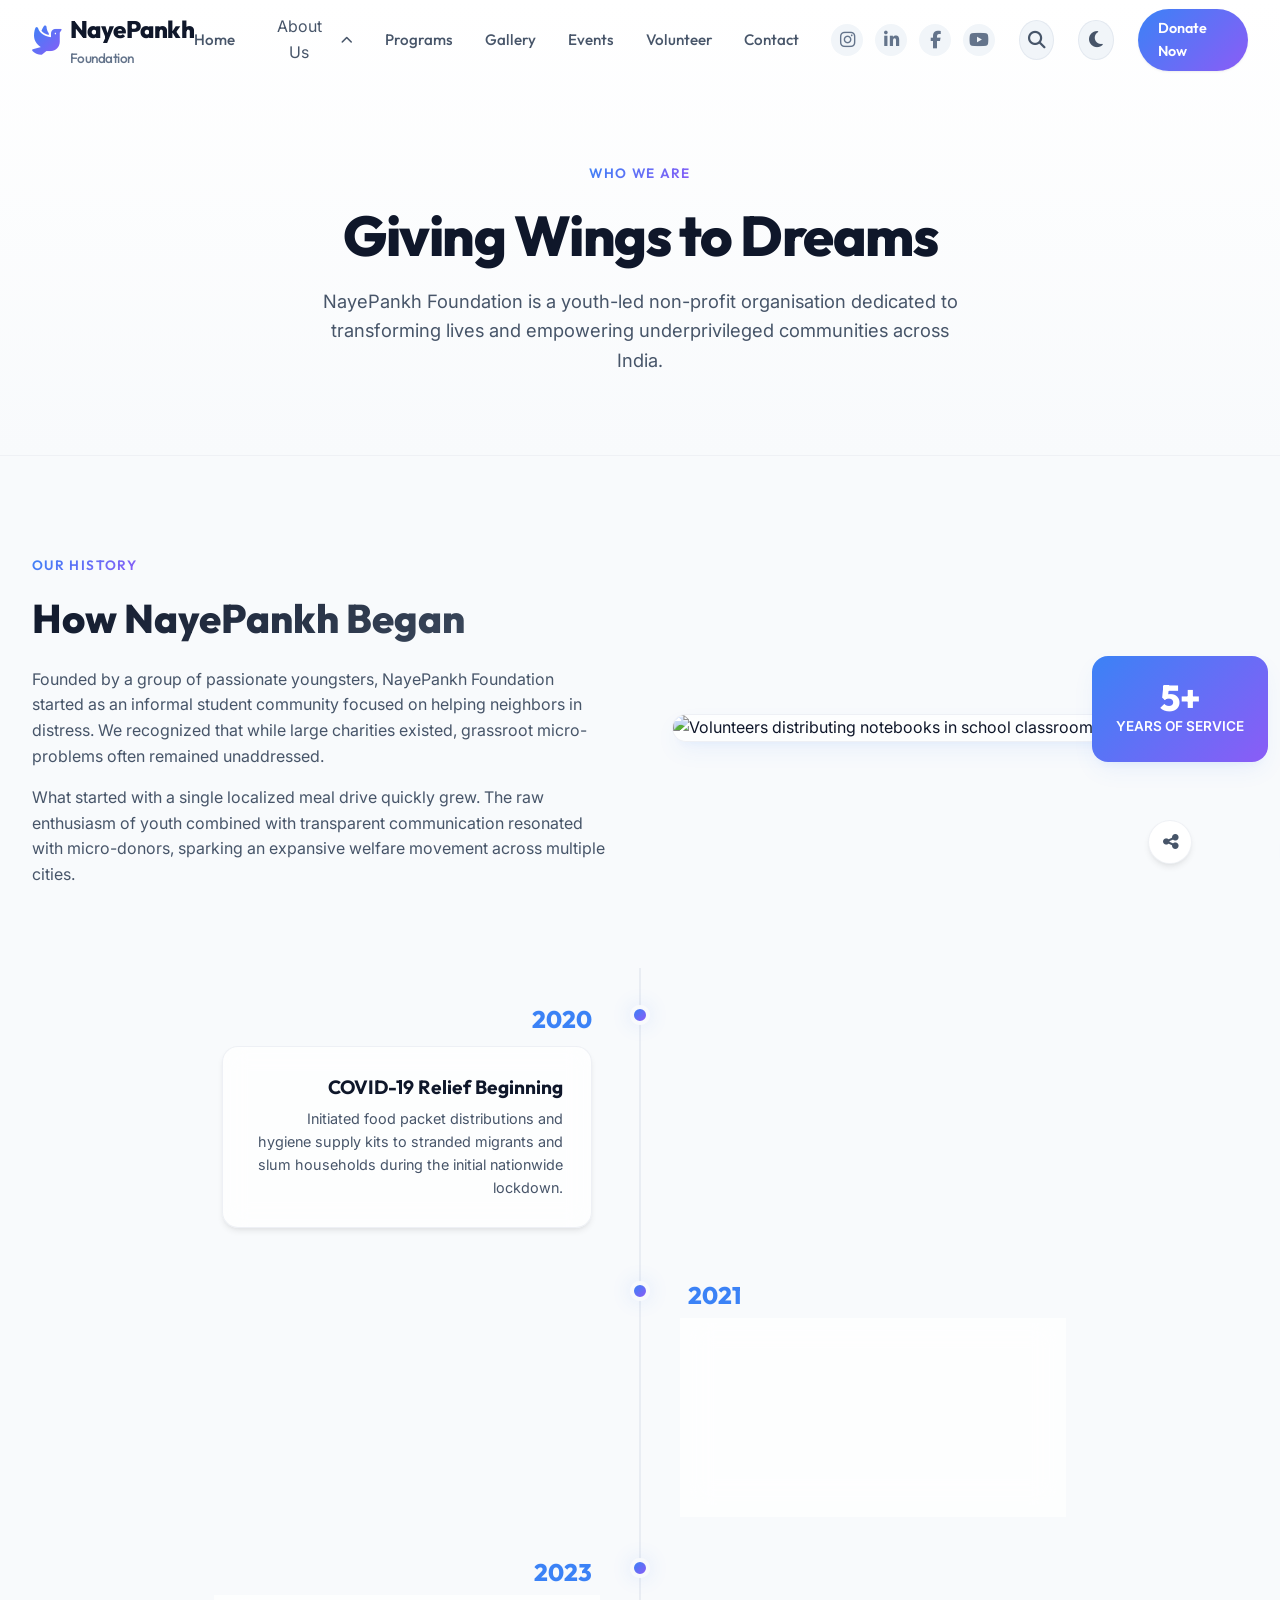
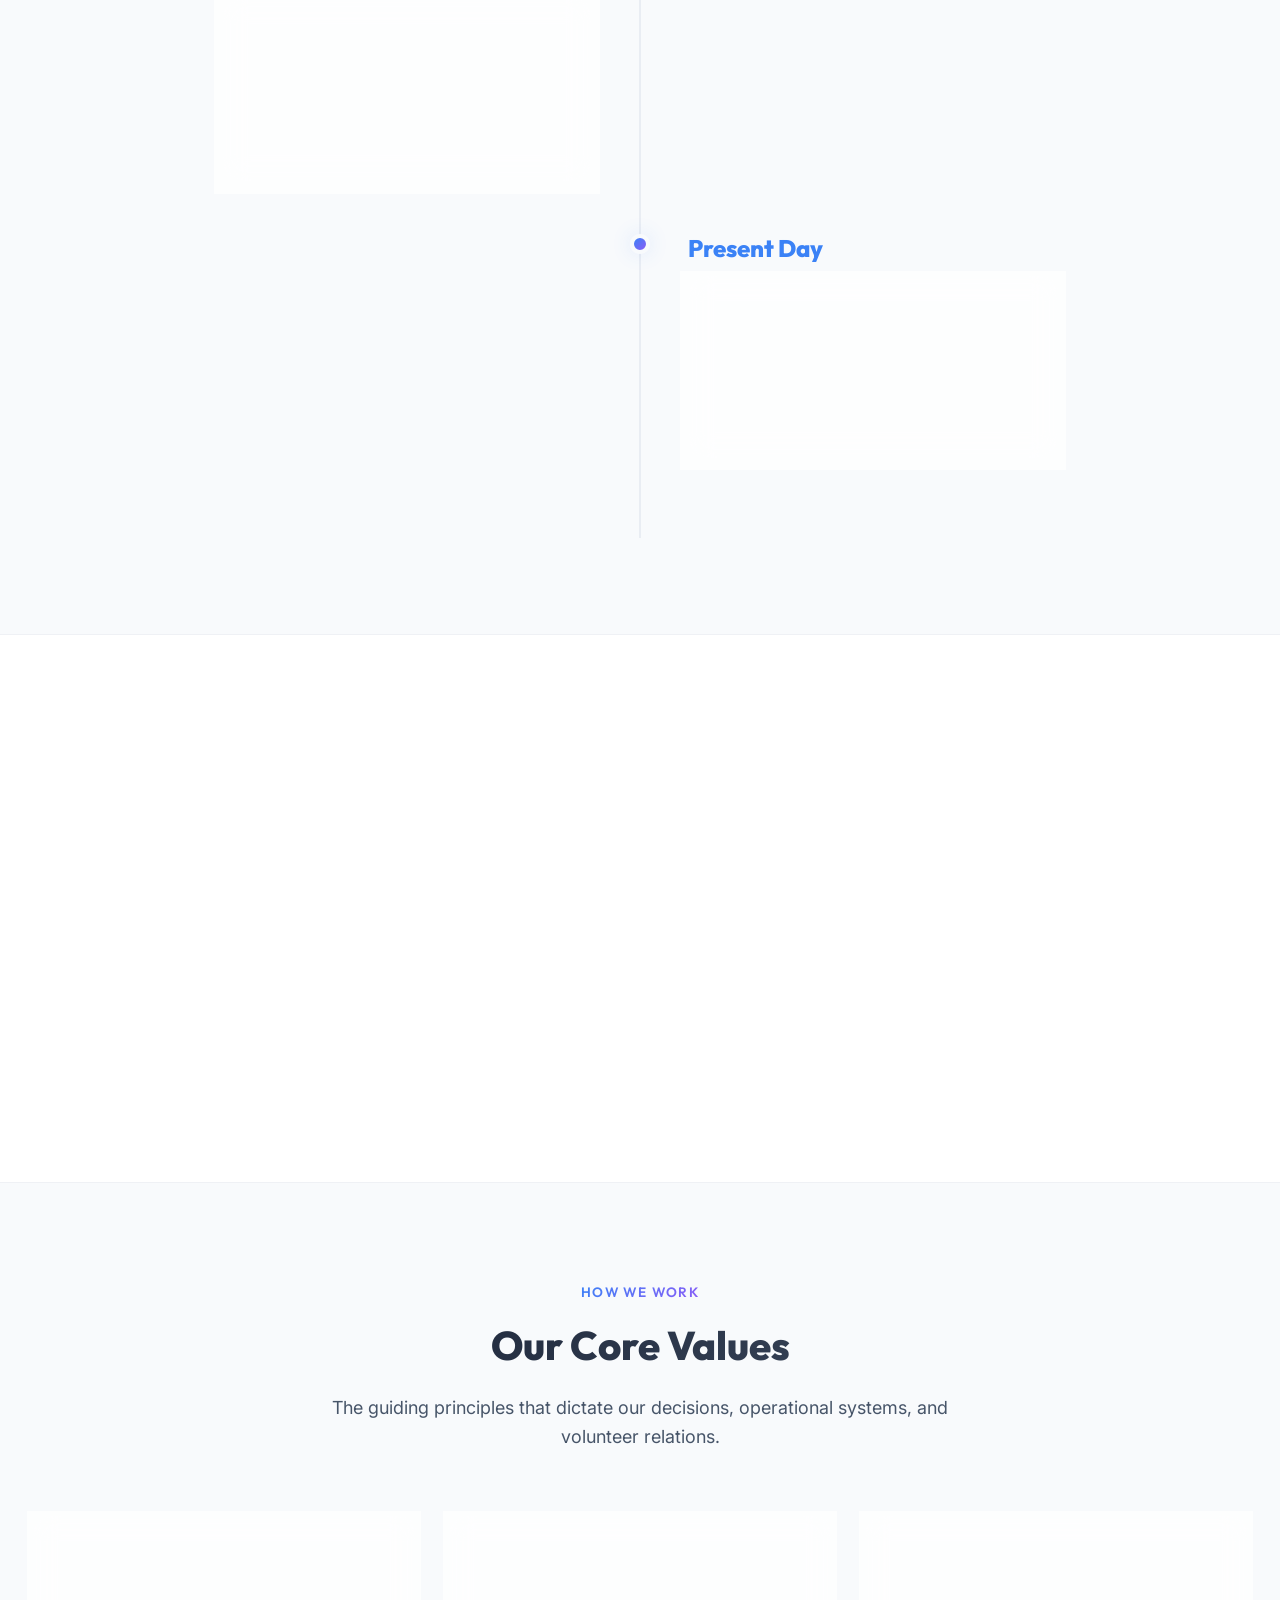
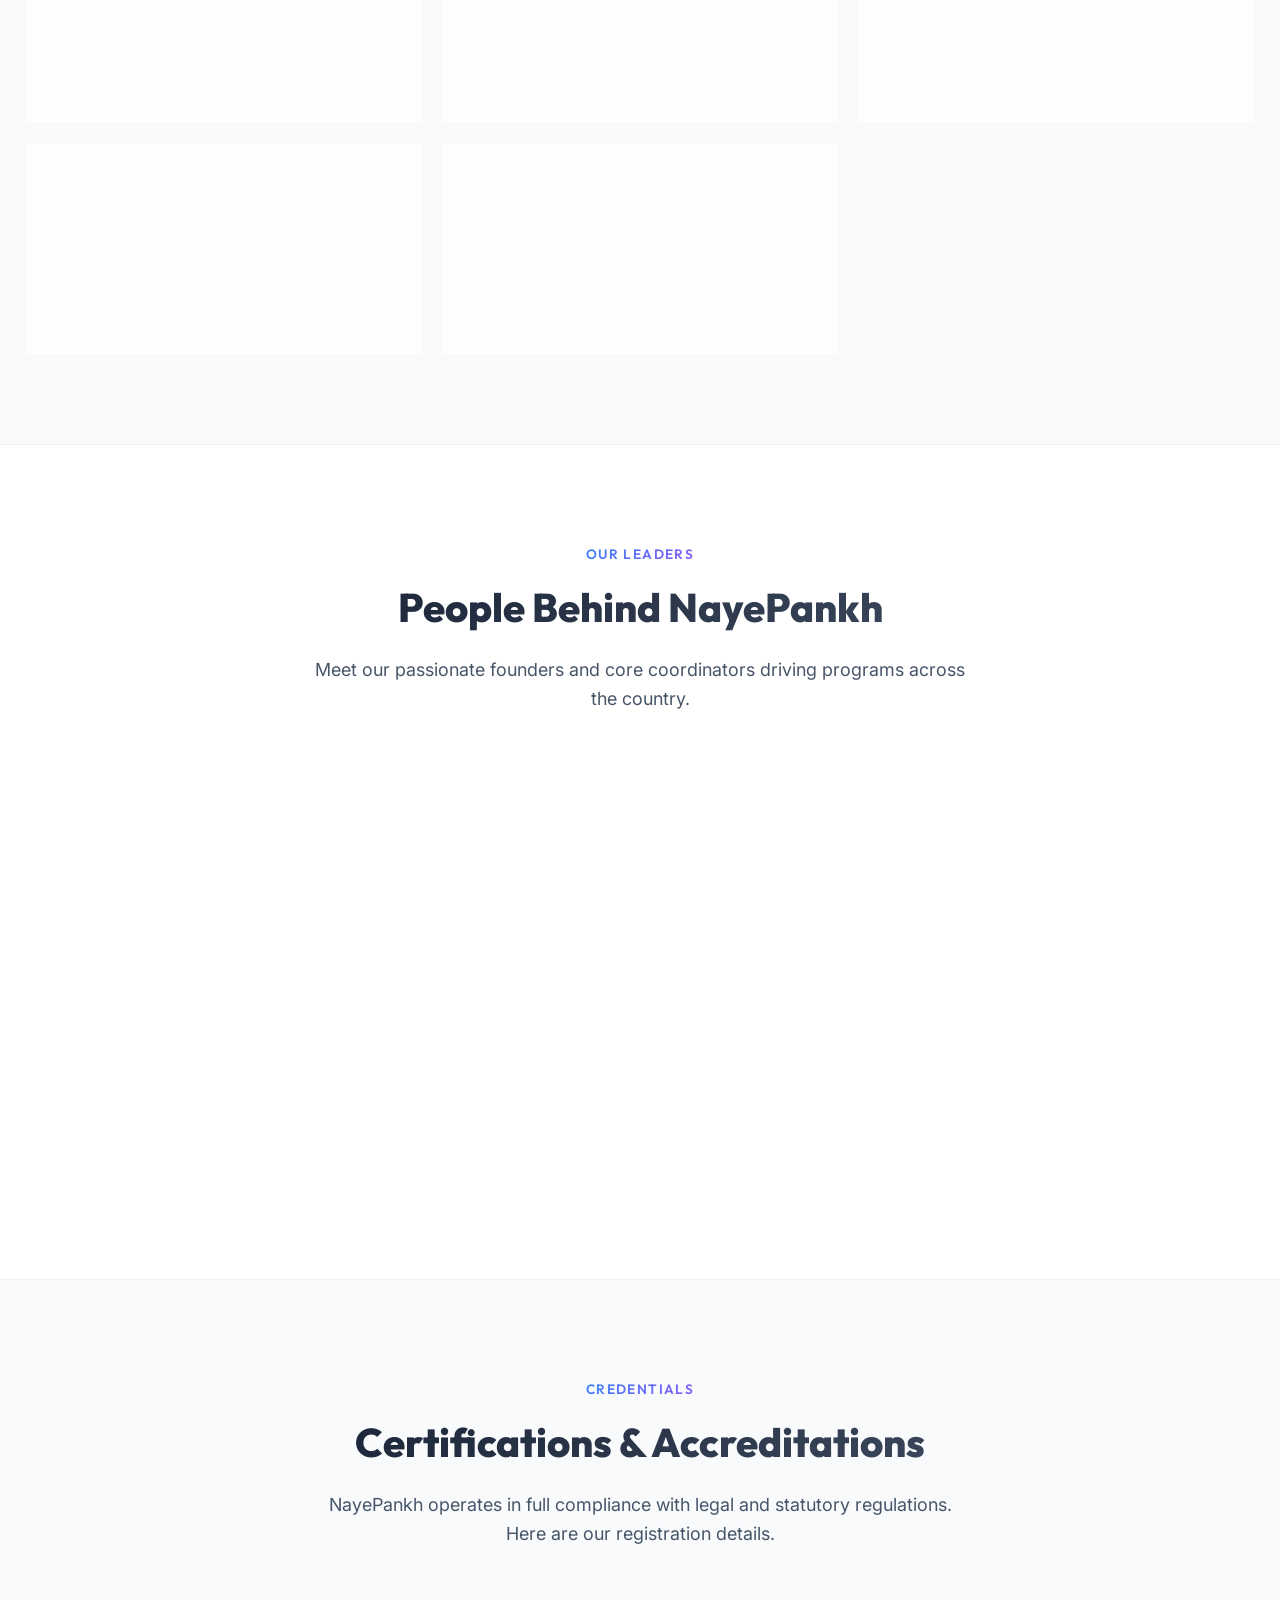
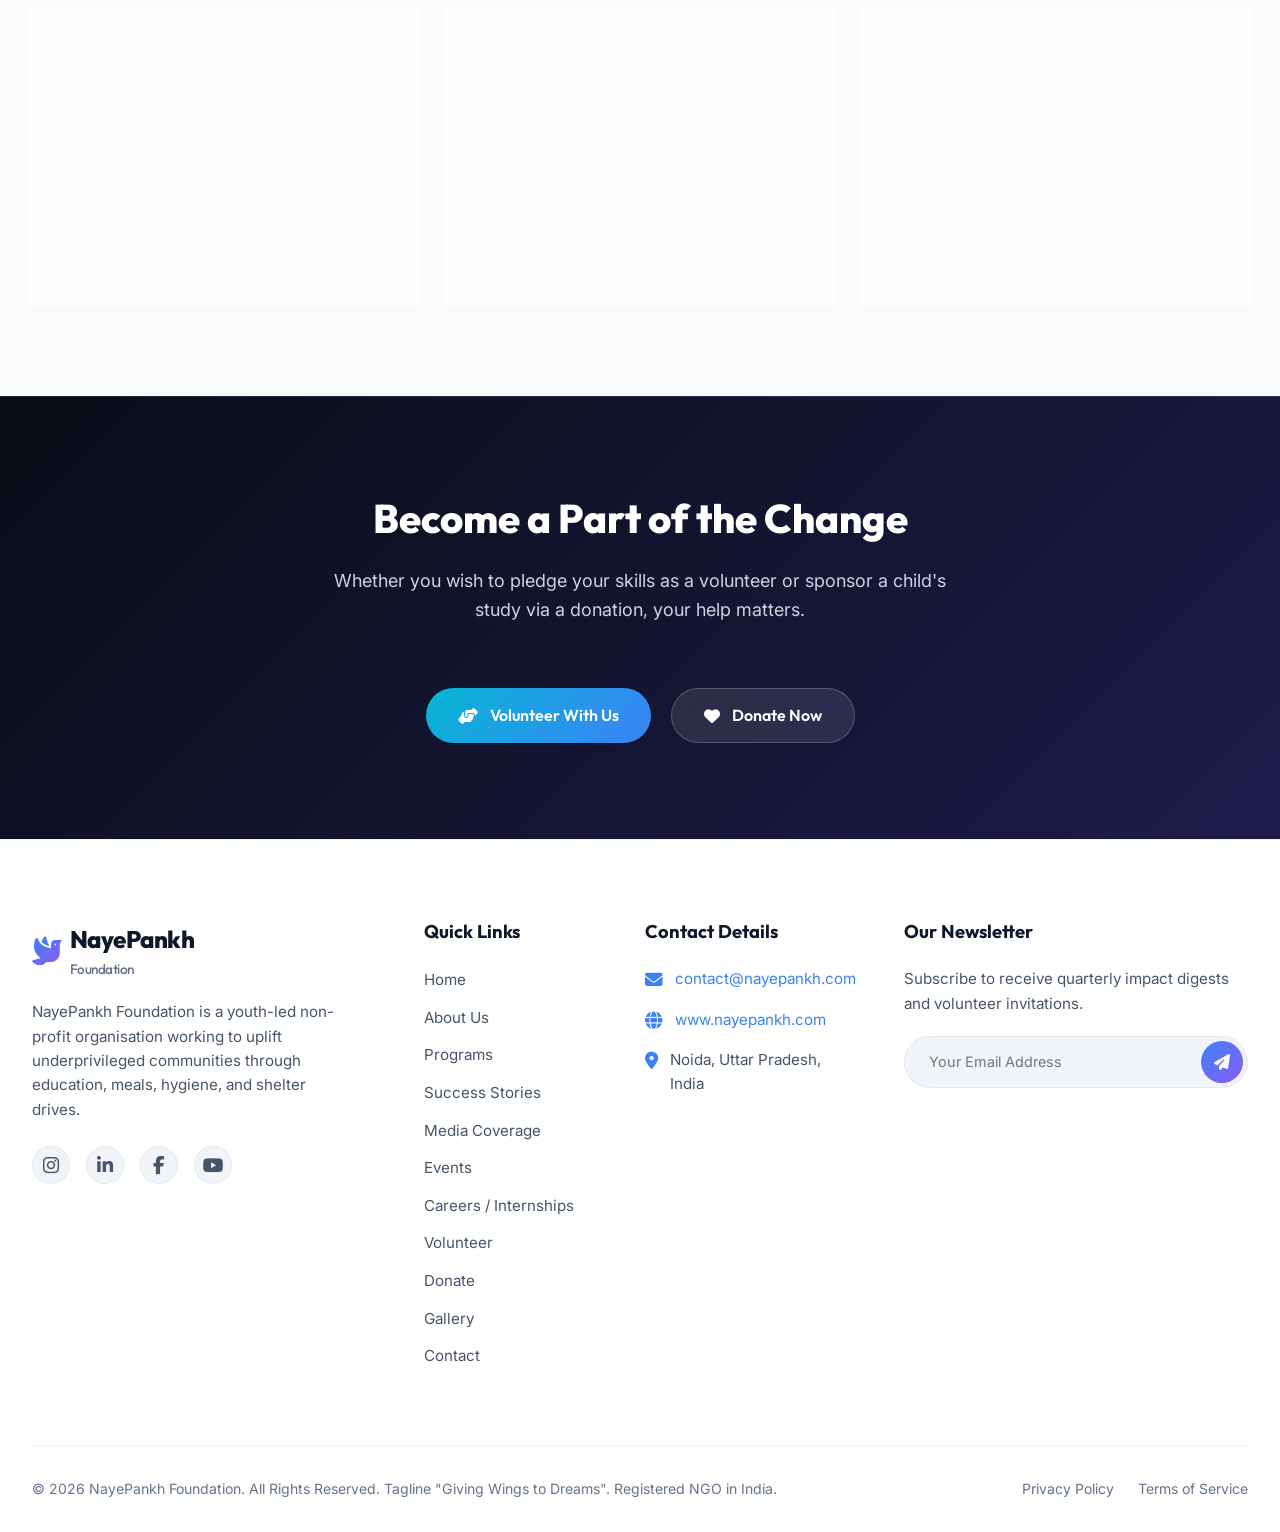
==== about.html @ 55ff9024 "feat: complete NayePankh Foundation website with responsive design and interactive features" ====
<!DOCTYPE html>
<html lang="en" data-theme="light">
<head>
    <meta charset="UTF-8">
    <meta name="viewport" content="width=device-width, initial-scale=1.0">
    <title>About Us | NayePankh Foundation - Giving Wings to Dreams</title>
    <meta name="description" content="Discover the story, mission, vision, and core values of NayePankh Foundation. Learn about our team and legal registrations that drive our community welfare programs.">
    
    <!-- Open Graph Tags (SEO) -->
    <meta property="og:title" content="About Us | NayePankh Foundation">
    <meta property="og:description" content="Learn about our youth-led movement working towards food security, kid education, and women empowerment.">
    <meta property="og:image" content="images/hero_illustration.png">
    <meta property="og:url" content="https://www.nayepankh.com/about.html">
    <meta property="og:type" content="website">

    <!-- CSS Stylesheets -->
    <link rel="stylesheet" href="css/style.css">
    <link rel="stylesheet" href="css/responsive.css">

    <!-- Font Awesome Icons (CDN) -->
    <link rel="stylesheet" href="https://cdnjs.cloudflare.com/ajax/libs/font-awesome/6.4.0/css/all.min.css">
    
    <!-- AOS Animation Library (CSS CDN) -->
    <link rel="stylesheet" href="https://cdnjs.cloudflare.com/ajax/libs/aos/2.3.4/aos.css">
</head>
<body>

    <!-- Scroll Progress Bar -->
    <div class="scroll-progress-bar"></div>

    <!-- Page Loader Screen -->
    <div id="preloader">
        <div class="loader-spinner"></div>
        <div class="loader-logo gradient-text">NayePankh</div>
    </div>

    <!-- Navigation Header -->
    <header class="header">
        <div class="container header-container">
            <a href="index.html" class="logo" id="header-logo" aria-label="NayePankh Foundation Home">
                <i class="fa-solid fa-dove"></i>
                <div>
                    <div>NayePankh</div>
                    <div class="logo-sub">Foundation</div>
                </div>
            </a>
            
            <nav class="nav-menu" id="navigation-menu" aria-label="Main navigation menu">
                <a href="index.html" class="nav-link" id="nav-home">Home</a>
                
                <div class="nav-item dropdown">
                    <button class="dropdown-toggle-btn active" aria-expanded="false" aria-controls="about-dropdown-menu" id="nav-about">
                        About Us <i class="fa-solid fa-chevron-down dropdown-arrow"></i>
                    </button>
                    <div class="dropdown-menu" id="about-dropdown-menu" aria-labelledby="nav-about">
                        <a href="about.html" class="dropdown-item active">Who We Are</a>
                        <a href="success-stories.html" class="dropdown-item">Success Stories</a>
                        <a href="media-coverage.html" class="dropdown-item">Media Coverage</a>
                        <a href="careers.html" class="dropdown-item">Careers / Internships</a>
                    </div>
                </div>

                <a href="programs.html" class="nav-link" id="nav-programs">Programs</a>
                <a href="gallery.html" class="nav-link" id="nav-gallery">Gallery</a>
                <a href="events.html" class="nav-link" id="nav-events">Events</a>
                <a href="volunteer.html" class="nav-link" id="nav-volunteer">Volunteer</a>
                <a href="contact.html" class="nav-link" id="nav-contact">Contact</a>
                
                <div class="nav-actions">
                    <div class="nav-socials">
                        <a href="https://www.instagram.com/nayepankhfoundation" target="_blank" rel="noopener noreferrer" aria-label="Instagram"><i class="fa-brands fa-instagram"></i></a>
                        <a href="https://www.linkedin.com/company/nayepankh" target="_blank" rel="noopener noreferrer" aria-label="LinkedIn"><i class="fa-brands fa-linkedin-in"></i></a>
                        <a href="https://facebook.com/nayepankhfoundation" target="_blank" rel="noopener noreferrer" aria-label="Facebook"><i class="fa-brands fa-facebook-f"></i></a>
                        <a href="https://youtube.com/@nayepankhfoundation" target="_blank" rel="noopener noreferrer" aria-label="YouTube"><i class="fa-brands fa-youtube"></i></a>
                    </div>
                    <button class="search-btn" aria-label="Search site"><i class="fa-solid fa-magnifying-glass"></i></button>
                    <button class="theme-toggle-btn" aria-label="Switch Theme"><i class="fa-solid fa-moon"></i><i class="fa-solid fa-sun"></i></button>
                    <a href="donate.html" class="btn btn-primary btn-sm ripple-btn">Donate Now</a>
                </div>
            </nav>

            <button class="hamburger-toggle" aria-controls="navigation-menu" aria-expanded="false" aria-label="Toggle mobile menu">
                <span></span>
                <span></span>
                <span></span>
            </button>
        </div>
    </header>

    <!-- Subpage Hero Section -->
    <section class="subpage-hero">
        <div class="blob-container">
            <div class="blob blob-1"></div>
        </div>
        <div class="container text-center" data-aos="fade-up">
            <span class="section-tag">Who We Are</span>
            <h1 class="subpage-hero-title">Giving Wings to Dreams</h1>
            <p class="subpage-hero-subtitle">NayePankh Foundation is a youth-led non-profit organisation dedicated to transforming lives and empowering underprivileged communities across India.</p>
        </div>
    </section>

    <!-- Organization Story & Timeline -->
    <section class="about-story-section section" id="story">
        <div class="container">
            <div class="story-grid">
                <div class="story-content-wrap" data-aos="fade-right">
                    <span class="section-tag">Our History</span>
                    <h2 class="section-title" style="text-align: left;">How NayePankh Began</h2>
                    <p>Founded by a group of passionate youngsters, NayePankh Foundation started as an informal student community focused on helping neighbors in distress. We recognized that while large charities existed, grassroot micro-problems often remained unaddressed.</p>
                    <p>What started with a single localized meal drive quickly grew. The raw enthusiasm of youth combined with transparent communication resonated with micro-donors, sparking an expansive welfare movement across multiple cities.</p>
                </div>
                
                <div class="story-image-wrap" data-aos="fade-left">
                    <img src="https://images.unsplash.com/photo-1529156069898-49953e39b3ac?auto=format&fit=crop&w=800&q=80" alt="Volunteers distributing notebooks in school classroom" class="glass-card">
                    <div class="story-image-badge">
                        <div class="badge-num">5+</div>
                        <div class="badge-text">Years of Service</div>
                    </div>
                </div>
            </div>

            <!-- Interactive Timeline -->
            <div class="timeline">
                
                <!-- Timeline Item 1 -->
                <div class="timeline-item" data-aos="fade-up">
                    <div class="timeline-dot"></div>
                    <div class="timeline-year">2020</div>
                    <div class="timeline-card glass-card">
                        <h3>COVID-19 Relief Beginning</h3>
                        <p>Initiated food packet distributions and hygiene supply kits to stranded migrants and slum households during the initial nationwide lockdown.</p>
                    </div>
                </div>
                
                <!-- Timeline Item 2 -->
                <div class="timeline-item" data-aos="fade-up">
                    <div class="timeline-dot"></div>
                    <div class="timeline-year">2021</div>
                    <div class="timeline-card glass-card">
                        <h3>Official Foundation Registration</h3>
                        <p>Registered legally as a non-profit organization under trust acts, laying structural roots and recruiting over 500 college student volunteers.</p>
                    </div>
                </div>
                
                <!-- Timeline Item 3 -->
                <div class="timeline-item" data-aos="fade-up">
                    <div class="timeline-dot"></div>
                    <div class="timeline-year">2023</div>
                    <div class="timeline-card glass-card">
                        <h3>Multi-City Community Expansion</h3>
                        <p>Launched structured sponsorship programs sponsoring education for underprivileged children and expanded relief works to 5+ major cities.</p>
                    </div>
                </div>
                
                <!-- Timeline Item 4 -->
                <div class="timeline-item" data-aos="fade-up">
                    <div class="timeline-dot"></div>
                    <div class="timeline-year">Present Day</div>
                    <div class="timeline-card glass-card">
                        <h3>200k+ Lives Touched</h3>
                        <p>Empowered by a network of 10,000+ volunteers, running regular kitchen drives, sanitary supply chains, and structured academic mentorship setups.</p>
                    </div>
                </div>
                
            </div>
        </div>
    </section>

    <!-- Mission & Vision Section -->
    <section class="section" style="background: var(--bg-secondary); border-top: 1px solid var(--card-border); border-bottom: 1px solid var(--card-border);">
        <div class="container">
            <div class="mission-vision-grid">
                <div class="mv-card glass-card" data-aos="fade-right">
                    <i class="fa-solid fa-bullseye mv-icon"></i>
                    <h3>Our Mission</h3>
                    <p>To identify underprivileged, vulnerable sections of society and empower them through sustainable education support, clean nutritional meals, basic healthcare awareness, and gender-inclusive programs, enabling them to lead independent and dignified lives.</p>
                </div>
                
                <div class="mv-card glass-card" data-aos="fade-left">
                    <i class="fa-solid fa-eye mv-icon"></i>
                    <h3>Our Vision</h3>
                    <p>To establish a society where every child gets quality schooling, no human sleeps hungry, women live with hygienic support and dignity, and the youth lead social reform programs to build self-reliant communities across the nation.</p>
                </div>
            </div>
        </div>
    </section>

    <!-- Core Values -->
    <section class="section" id="values">
        <div class="container">
            <div class="text-center">
                <span class="section-tag">How We Work</span>
                <h2 class="section-title">Our Core Values</h2>
                <p class="section-subtitle">The guiding principles that dictate our decisions, operational systems, and volunteer relations.</p>
            </div>
            
            <div class="why-grid">
                <div class="why-card glass-card hover-lift glow-border" data-aos="fade-up" data-aos-delay="0">
                    <i class="fa-solid fa-gavel why-icon"></i>
                    <div class="why-text">
                        <h3>Integrity</h3>
                        <p>Maintaining high moral standards in all programs, ensuring actions match promises made to beneficiaries and donors.</p>
                    </div>
                </div>
                <div class="why-card glass-card hover-lift glow-border" data-aos="fade-up" data-aos-delay="100">
                    <i class="fa-solid fa-hands-holding-child why-icon"></i>
                    <div class="why-text">
                        <h3>Compassion</h3>
                        <p>Upholding deep empathy and respect for the communities we serve, treating every individual with utmost kindness.</p>
                    </div>
                </div>
                <div class="why-card glass-card hover-lift glow-border" data-aos="fade-up" data-aos-delay="200">
                    <i class="fa-solid fa-chart-pie why-icon"></i>
                    <div class="why-text">
                        <h3>Transparency</h3>
                        <p>Pledging open ledger systems, visible utilization of funds, and structured periodic impact audits for high trust.</p>
                    </div>
                </div>
                <div class="why-card glass-card hover-lift glow-border" data-aos="fade-up" data-aos-delay="300">
                    <i class="fa-solid fa-users-line why-icon"></i>
                    <div class="why-text">
                        <h3>Empowerment</h3>
                        <p>Fostering self-reliance rather than perpetual dependence, helping children and women unlock their true capabilities.</p>
                    </div>
                </div>
                <div class="why-card glass-card hover-lift glow-border" data-aos="fade-up" data-aos-delay="400">
                    <i class="fa-solid fa-handshake-angle why-icon"></i>
                    <div class="why-text">
                        <h3>Service</h3>
                        <p>Selfless dedication to social reform, prioritizing community upliftment above individual gains and institutional profits.</p>
                    </div>
                </div>
            </div>
        </div>
    </section>

    <!-- Team Section -->
    <section class="section" id="team" style="background: var(--bg-secondary); border-top: 1px solid var(--card-border); border-bottom: 1px solid var(--card-border);">
        <div class="container">
            <div class="text-center">
                <span class="section-tag">Our Leaders</span>
                <h2 class="section-title">People Behind NayePankh</h2>
                <p class="section-subtitle">Meet our passionate founders and core coordinators driving programs across the country.</p>
            </div>
            
            <div class="team-grid">
                <!-- Team Member 1 -->
                <div class="team-card glass-card" data-aos="fade-up" data-aos-delay="0">
                    <div class="team-img-wrap">
                        <img src="https://images.unsplash.com/photo-1507003211169-0a1dd7228f2d?auto=format&fit=crop&w=400&q=80" alt="Prashant Shukla - Founder">
                        <div class="team-socials-overlay">
                            <a href="https://linkedin.com/company/nayepankh" target="_blank" rel="noopener noreferrer" aria-label="LinkedIn"><i class="fa-brands fa-linkedin-in"></i></a>
                            <a href="https://facebook.com/nayepankhfoundation" target="_blank" rel="noopener noreferrer" aria-label="Facebook"><i class="fa-brands fa-facebook-f"></i></a>
                            <a href="https://www.instagram.com/nayepankhfoundation" target="_blank" rel="noopener noreferrer" aria-label="Instagram"><i class="fa-brands fa-instagram"></i></a>
                        </div>
                    </div>
                    <div class="team-info">
                        <h3 class="team-name">Prashant Shukla</h3>
                        <p class="team-role">Founder & President</p>
                    </div>
                </div>
                
                <!-- Team Member 2 -->
                <div class="team-card glass-card" data-aos="fade-up" data-aos-delay="100">
                    <div class="team-img-wrap">
                        <img src="https://images.unsplash.com/photo-1573496359142-b8d87734a5a2?auto=format&fit=crop&w=400&q=80" alt="Anjali Mishra - Operations Head">
                        <div class="team-socials-overlay">
                            <a href="https://linkedin.com/company/nayepankh" target="_blank" rel="noopener noreferrer" aria-label="LinkedIn"><i class="fa-brands fa-linkedin-in"></i></a>
                            <a href="https://facebook.com/nayepankhfoundation" target="_blank" rel="noopener noreferrer" aria-label="Facebook"><i class="fa-brands fa-facebook-f"></i></a>
                            <a href="https://www.instagram.com/nayepankhfoundation" target="_blank" rel="noopener noreferrer" aria-label="Instagram"><i class="fa-brands fa-instagram"></i></a>
                        </div>
                    </div>
                    <div class="team-info">
                        <h3 class="team-name">Anjali Mishra</h3>
                        <p class="team-role">Head of Operations</p>
                    </div>
                </div>
                
                <!-- Team Member 3 -->
                <div class="team-card glass-card" data-aos="fade-up" data-aos-delay="200">
                    <div class="team-img-wrap">
                        <img src="https://images.unsplash.com/photo-1500648767791-00dcc994a43e?auto=format&fit=crop&w=400&q=80" alt="Yash Vardhan - Communications Coordinator">
                        <div class="team-socials-overlay">
                            <a href="https://linkedin.com/company/nayepankh" target="_blank" rel="noopener noreferrer" aria-label="LinkedIn"><i class="fa-brands fa-linkedin-in"></i></a>
                            <a href="https://facebook.com/nayepankhfoundation" target="_blank" rel="noopener noreferrer" aria-label="Facebook"><i class="fa-brands fa-facebook-f"></i></a>
                            <a href="https://www.instagram.com/nayepankhfoundation" target="_blank" rel="noopener noreferrer" aria-label="Instagram"><i class="fa-brands fa-instagram"></i></a>
                        </div>
                    </div>
                    <div class="team-info">
                        <h3 class="team-name">Yash Vardhan</h3>
                        <p class="team-role">Communications Coordinator</p>
                    </div>
                </div>
            </div>
        </div>
    </section>

    <!-- NGO Certifications and Registration -->
    <section class="section" id="certifications">
        <div class="container">
            <div class="text-center">
                <span class="section-tag">Credentials</span>
                <h2 class="section-title">Certifications & Accreditations</h2>
                <p class="section-subtitle">NayePankh operates in full compliance with legal and statutory regulations. Here are our registration details.</p>
            </div>
            
            <div class="certs-grid">
                <div class="cert-card glass-card" data-aos="zoom-in" data-aos-delay="0">
                    <i class="fa-solid fa-file-signature cert-icon"></i>
                    <h3>NGO Registration</h3>
                    <p>Registered under Section 60 of the Indian Trusts Act, 1882. Officially registered as a Public Charitable Trust driving social welfare.</p>
                </div>
                
                <div class="cert-card glass-card" data-aos="zoom-in" data-aos-delay="100">
                    <i class="fa-solid fa-percent cert-icon"></i>
                    <h3>80G Certification</h3>
                    <p>All donations made to NayePankh Foundation qualify for tax deductions under Section 80G of the Income Tax Act (Placeholder/Applicable).</p>
                </div>
                
                <div class="cert-card glass-card" data-aos="zoom-in" data-aos-delay="200">
                    <i class="fa-solid fa-passport cert-icon"></i>
                    <h3>12A Registration</h3>
                    <p>Approved under Section 12A of the Income Tax Act, granting public charitable status and tax-exemption privileges on spent funds.</p>
                </div>
            </div>
        </div>
    </section>

    <!-- CTA Banner -->
    <section class="cta-banner">
        <div class="blob-container">
            <div class="blob blob-1" style="opacity: 0.1;"></div>
            <div class="blob blob-2" style="opacity: 0.1;"></div>
        </div>
        <div class="container">
            <h2 class="section-title" data-aos="fade-up">Become a Part of the Change</h2>
            <p class="section-subtitle" data-aos="fade-up" data-aos-delay="100">Whether you wish to pledge your skills as a volunteer or sponsor a child's study via a donation, your help matters.</p>
            <div class="hero-btns" style="justify-content: center;" data-aos="fade-up" data-aos-delay="200">
                <a href="volunteer.html" class="btn btn-accent ripple-btn"><i class="fa-solid fa-handshake-angle"></i> Volunteer With Us</a>
                <a href="donate.html" class="btn btn-secondary ripple-btn"><i class="fa-solid fa-heart"></i> Donate Now</a>
            </div>
        </div>
    </section>

    <!-- Footer Section -->
    <footer class="footer">
        <div class="container">
            <div class="footer-grid">
                <div class="footer-brand">
                    <a href="index.html" class="logo" aria-label="NayePankh Foundation Home">
                        <i class="fa-solid fa-dove"></i>
                        <div>
                            <div>NayePankh</div>
                            <div class="logo-sub">Foundation</div>
                        </div>
                    </a>
                    <p>NayePankh Foundation is a youth-led non-profit organisation working to uplift underprivileged communities through education, meals, hygiene, and shelter drives.</p>
                    <div class="footer-socials">
                        <a href="https://www.instagram.com/nayepankhfoundation" target="_blank" rel="noopener noreferrer" aria-label="Instagram"><i class="fa-brands fa-instagram"></i></a>
                        <a href="https://www.linkedin.com/company/nayepankh" target="_blank" rel="noopener noreferrer" aria-label="LinkedIn"><i class="fa-brands fa-linkedin-in"></i></a>
                        <a href="https://facebook.com/nayepankhfoundation" target="_blank" rel="noopener noreferrer" aria-label="Facebook"><i class="fa-brands fa-facebook-f"></i></a>
                        <a href="https://youtube.com/@nayepankhfoundation" target="_blank" rel="noopener noreferrer" aria-label="YouTube"><i class="fa-brands fa-youtube"></i></a>
                    </div>
                </div>
                
                <div>
                    <h3 class="footer-heading">Quick Links</h3>
                    <ul class="footer-links">
                        <li><a href="index.html">Home</a></li>
                        <li><a href="about.html">About Us</a></li>
                        <li><a href="programs.html">Programs</a></li>
                        <li><a href="success-stories.html">Success Stories</a></li>
                        <li><a href="media-coverage.html">Media Coverage</a></li>
                        <li><a href="events.html">Events</a></li>
                        <li><a href="careers.html">Careers / Internships</a></li>
                        <li><a href="volunteer.html">Volunteer</a></li>
                        <li><a href="donate.html">Donate</a></li>
                        <li><a href="gallery.html">Gallery</a></li>
                        <li><a href="contact.html">Contact</a></li>
                    </ul>
                </div>
                
                <div>
                    <h3 class="footer-heading">Contact Details</h3>
                    <ul class="footer-contact-info">
                        <li>
                            <i class="fa-solid fa-envelope"></i>
                            <div>
                                <a href="mailto:contact@nayepankh.com">contact@nayepankh.com</a>
                            </div>
                        </li>
                        <li>
                            <i class="fa-solid fa-globe"></i>
                            <div>
                                <a href="https://www.nayepankh.com" target="_blank" rel="noopener noreferrer">www.nayepankh.com</a>
                            </div>
                        </li>
                        <li>
                            <i class="fa-solid fa-location-dot"></i>
                            <div>
                                Noida, Uttar Pradesh, India
                            </div>
                        </li>
                    </ul>
                </div>
                
                <div class="footer-newsletter">
                    <h3 class="footer-heading">Our Newsletter</h3>
                    <p>Subscribe to receive quarterly impact digests and volunteer invitations.</p>
                    <form class="newsletter-form" aria-label="Footer Newsletter Signup">
                        <input type="email" placeholder="Your Email Address" required aria-label="Email Address">
                        <button type="submit" aria-label="Submit newsletter"><i class="fa-solid fa-paper-plane"></i></button>
                    </form>
                </div>
            </div>
            
            <div class="footer-bottom">
                <p>&copy; 2026 NayePankh Foundation. All Rights Reserved. Tagline "Giving Wings to Dreams". Registered NGO in India.</p>
                <div class="footer-bottom-links">
                    <a href="#">Privacy Policy</a>
                    <a href="#">Terms of Service</a>
                </div>
            </div>
        </div>
    </footer>

    <!-- Back to Top Button -->
    <button id="back-to-top" aria-label="Back to Top"><i class="fa-solid fa-arrow-up"></i></button>

    <!-- Floating Quick CTAs -->
    <div class="floating-ctas-container">
        <a href="volunteer.html" class="floating-cta volunteer" aria-label="Become a Volunteer"><i class="fa-solid fa-handshake-angle"></i> Volunteer</a>
        <a href="donate.html" class="floating-cta donate" aria-label="Donate Now"><i class="fa-solid fa-heart"></i> Donate</a>
    </div>

    <!-- Floating Share Button & Widgets -->
    <button class="share-btn-main" aria-label="Share this website"><i class="fa-solid fa-share-nodes"></i></button>
    
    <div class="social-share-widget">
        <a href="#" class="share-btn facebook" data-platform="facebook" aria-label="Share on Facebook"><i class="fa-brands fa-facebook-f"></i></a>
        <a href="#" class="share-btn linkedin" data-platform="linkedin" aria-label="Share on LinkedIn"><i class="fa-brands fa-linkedin-in"></i></a>
        <a href="#" class="share-btn twitter" data-platform="twitter" aria-label="Share on Twitter"><i class="fa-brands fa-x-twitter"></i></a>
        <a href="#" class="share-btn whatsapp" data-platform="whatsapp" aria-label="Share on WhatsApp"><i class="fa-brands fa-whatsapp"></i></a>
        <a href="#" class="share-btn copy-link" data-platform="copy" aria-label="Copy page link"><i class="fa-solid fa-link"></i></a>
    </div>

    <div class="share-modal-overlay">
        <div class="share-modal glass-card">
            <span class="search-close" style="position: relative; float: right; top: -5px; right: -5px;">&times;</span>
            <h3>Share this website</h3>
            <div class="share-modal-options">
                <a href="#" class="share-btn facebook" data-platform="facebook" aria-label="Share on Facebook"><i class="fa-brands fa-facebook-f"></i></a>
                <a href="#" class="share-btn linkedin" data-platform="linkedin" aria-label="Share on LinkedIn"><i class="fa-brands fa-linkedin-in"></i></a>
                <a href="#" class="share-btn twitter" data-platform="twitter" aria-label="Share on Twitter"><i class="fa-brands fa-x-twitter"></i></a>
                <a href="#" class="share-btn whatsapp" data-platform="whatsapp" aria-label="Share on WhatsApp"><i class="fa-brands fa-whatsapp"></i></a>
                <a href="#" class="share-btn copy-link" data-platform="copy" aria-label="Copy page link"><i class="fa-solid fa-link"></i></a>
            </div>
        </div>
    </div>

    <!-- Search Overlay -->
    <div class="search-overlay">
        <div class="search-container">
            <span class="search-close" aria-label="Close search overlay">&times;</span>
            <div class="search-header">
                <h2>Search NayePankh website</h2>
                <p>Type keywords to find programs, volunteer opportunities, news, or careers.</p>
            </div>
            <div class="search-input-wrap">
                <i class="fa-solid fa-magnifying-glass"></i>
                <input type="text" class="search-input" placeholder="Start typing to search..." aria-label="Search input">
            </div>
            <div class="search-results"></div>
        </div>
    </div>

    <!-- JS Scripts (CDNs and Local) -->
    <script src="https://cdnjs.cloudflare.com/ajax/libs/AOS/2.3.4/aos.js"></script>
    <script src="js/main.js"></script>
    <script src="js/animations.js"></script>
</body>
</html>
---- css/style.css ----
/* ==========================================================================
   NayePankh Foundation - Design System & Global Styles
   ========================================================================== */

/* --- Import Modern Google Fonts --- */
@import url('https://fonts.googleapis.com/css2?family=Inter:wght@300;400;500;600;700&family=Outfit:wght@400;500;600;700;800&display=swap');

/* --- Root variables defining light and dark themes --- */
:root {
    /* Color Palette */
    --primary-color: #3b82f6; /* Royal Blue */
    --primary-gradient-start: #3b82f6;
    --primary-gradient-end: #8b5cf6; /* Vibrant Purple */
    --accent-color: #06b6d4; /* Cyan / Teal */
    --accent-gradient-start: #06b6d4;
    --accent-gradient-end: #3b82f6;
    
    /* Light Mode Specifics */
    --bg-primary: #f8fafc;
    --bg-secondary: #ffffff;
    --bg-tertiary: #f1f5f9;
    --text-primary: #0f172a;
    --text-secondary: #475569;
    --text-muted: #64748b;
    --card-bg: rgba(255, 255, 255, 0.75);
    --card-border: rgba(148, 163, 184, 0.15);
    --nav-bg: rgba(255, 255, 255, 0.8);
    --shadow-sm: 0 1px 3px rgba(0,0,0,0.05), 0 1px 2px rgba(0,0,0,0.03);
    --shadow-md: 0 4px 6px -1px rgba(0, 0, 0, 0.08), 0 2px 4px -1px rgba(0, 0, 0, 0.04);
    --shadow-lg: 0 10px 25px -5px rgba(59, 130, 246, 0.1), 0 8px 10px -6px rgba(59, 130, 246, 0.05);
    --shadow-glow: 0 0 20px rgba(59, 130, 246, 0.15);
    
    /* Layout & Utilities */
    --font-heading: 'Outfit', sans-serif;
    --font-body: 'Inter', sans-serif;
    --border-radius-sm: 8px;
    --border-radius-md: 16px;
    --border-radius-lg: 24px;
    --border-radius-full: 9999px;
    --transition-fast: 0.2s ease;
    --transition-normal: 0.3s ease;
    --transition-slow: 0.5s ease;
    --container-max-width: 1280px;
    --scroll-progress: 0%;
}

/* --- Dark Mode Variables overrides --- */
[data-theme="dark"] {
    --bg-primary: #090d16;
    --bg-secondary: #0f172a;
    --bg-tertiary: #1e293b;
    --text-primary: #f8fafc;
    --text-secondary: #cbd5e1;
    --text-muted: #94a3b8;
    --card-bg: rgba(15, 23, 42, 0.65);
    --card-border: rgba(255, 255, 255, 0.08);
    --nav-bg: rgba(9, 13, 22, 0.8);
    --shadow-sm: 0 1px 3px rgba(0,0,0,0.2);
    --shadow-md: 0 4px 6px -1px rgba(0, 0, 0, 0.3);
    --shadow-lg: 0 10px 25px -5px rgba(0, 0, 0, 0.5), 0 8px 10px -6px rgba(0, 0, 0, 0.3);
    --shadow-glow: 0 0 25px rgba(139, 92, 246, 0.25);
}

/* ==========================================================================
   1. Reset & Base Configurations
   ========================================================================== */
*, *::before, *::after {
    box-sizing: border-box;
    margin: 0;
    padding: 0;
}

html {
    scroll-behavior: smooth;
    font-size: 16px;
    -webkit-tap-highlight-color: transparent;
}

body {
    font-family: var(--font-body);
    font-size: 1rem;
    line-height: 1.6;
    background-color: var(--bg-primary);
    color: var(--text-primary);
    transition: background-color var(--transition-normal), color var(--transition-normal);
    overflow-x: hidden;
}

h1, h2, h3, h4, h5, h6 {
    font-family: var(--font-heading);
    color: var(--text-primary);
    font-weight: 700;
    line-height: 1.25;
}

p {
    color: var(--text-secondary);
    margin-bottom: 1rem;
}

a {
    color: var(--primary-color);
    text-decoration: none;
    transition: color var(--transition-fast);
}

ul {
    list-style: none;
}

img {
    max-width: 100%;
    height: auto;
    display: block;
}

button, input, textarea, select {
    font-family: inherit;
    font-size: inherit;
    color: inherit;
    outline: none;
    border: none;
}

button {
    cursor: pointer;
    background: none;
}

/* ==========================================================================
   2. Utility Classes
   ========================================================================== */
.container {
    width: 100%;
    max-width: var(--container-max-width);
    margin: 0 auto;
    padding: 0 2rem;
}

.section {
    padding: 6rem 0;
    position: relative;
}

.text-center { text-align: center; }
.flex { display: flex; }
.grid { display: grid; }

.section-tag {
    display: inline-block;
    font-family: var(--font-heading);
    font-size: 0.85rem;
    font-weight: 600;
    letter-spacing: 0.1em;
    text-transform: uppercase;
    background: linear-gradient(135deg, var(--primary-gradient-start), var(--primary-gradient-end));
    -webkit-background-clip: text;
    -webkit-text-fill-color: transparent;
    margin-bottom: 1rem;
}

.section-title {
    font-size: 2.5rem;
    font-weight: 800;
    margin-bottom: 1.5rem;
    background: linear-gradient(135deg, var(--text-primary), var(--text-secondary));
    -webkit-background-clip: text;
    -webkit-text-fill-color: transparent;
}

.section-subtitle {
    font-size: 1.125rem;
    color: var(--text-secondary);
    max-width: 650px;
    margin: 0 auto 4rem auto;
}

/* Gradient text */
.gradient-text {
    background: linear-gradient(135deg, var(--primary-gradient-start), var(--primary-gradient-end));
    -webkit-background-clip: text;
    -webkit-text-fill-color: transparent;
}

.accent-gradient-text {
    background: linear-gradient(135deg, var(--accent-gradient-start), var(--accent-gradient-end));
    -webkit-background-clip: text;
    -webkit-text-fill-color: transparent;
}

/* Glassmorphism base style */
.glass-card {
    background: var(--card-bg);
    backdrop-filter: blur(12px);
    -webkit-backdrop-filter: blur(12px);
    border: 1px solid var(--card-border);
    border-radius: var(--border-radius-md);
    box-shadow: var(--shadow-sm);
    transition: transform var(--transition-normal), box-shadow var(--transition-normal), border-color var(--transition-normal);
}

.glass-card:hover {
    box-shadow: var(--shadow-lg), var(--shadow-glow);
    border-color: rgba(139, 92, 246, 0.25);
}

/* Hover Lift Effect */
.hover-lift {
    transition: transform var(--transition-normal), box-shadow var(--transition-normal);
}
.hover-lift:hover {
    transform: translateY(-8px);
}

/* Glow Border Effect */
.glow-border {
    position: relative;
    overflow: hidden;
}
.glow-border::before {
    content: '';
    position: absolute;
    top: 0; left: -100%;
    width: 50%; height: 100%;
    background: linear-gradient(to right, transparent, rgba(255,255,255,0.15), transparent);
    transform: skewX(-25deg);
    transition: 0.75s;
}
.glow-border:hover::before {
    left: 150%;
}

/* Ripple Button effect base */
.ripple-btn {
    position: relative;
    overflow: hidden;
}

/* Custom Page Scroll Progress Bar */
.scroll-progress-bar {
    position: fixed;
    top: 0;
    left: 0;
    height: 4px;
    width: var(--scroll-progress);
    background: linear-gradient(to right, var(--primary-gradient-start), var(--accent-gradient-start), var(--primary-gradient-end));
    z-index: 1002;
    transition: width 0.05s linear;
}

/* Page Preloader */
#preloader {
    position: fixed;
    top: 0; left: 0;
    width: 100%; height: 100%;
    background: var(--bg-primary);
    z-index: 9999;
    display: flex;
    flex-direction: column;
    justify-content: center;
    align-items: center;
    transition: opacity var(--transition-slow) ease, visibility var(--transition-slow) ease;
}

.loader-spinner {
    width: 60px;
    height: 60px;
    border: 4px solid var(--card-border);
    border-top: 4px solid var(--primary-gradient-end);
    border-radius: var(--border-radius-full);
    animation: spin 1s linear infinite;
    margin-bottom: 1.5rem;
}

.loader-logo {
    font-family: var(--font-heading);
    font-size: 1.75rem;
    font-weight: 800;
    letter-spacing: -0.5px;
    animation: pulse 1.5s ease-in-out infinite;
}

@keyframes spin {
    0% { transform: rotate(0deg); }
    100% { transform: rotate(360deg); }
}

@keyframes pulse {
    0%, 100% { opacity: 0.6; transform: scale(0.98); }
    50% { opacity: 1; transform: scale(1.02); }
}

/* ==========================================================================
   3. Floating Background Shapes & Blobs
   ========================================================================== */
.blob-container {
    position: absolute;
    top: 0; left: 0;
    width: 100%; height: 100%;
    overflow: hidden;
    z-index: -1;
    pointer-events: none;
}

.blob {
    position: absolute;
    background: linear-gradient(135deg, rgba(59, 130, 246, 0.15), rgba(139, 92, 246, 0.15));
    border-radius: 50%;
    filter: blur(80px);
    animation: floatBlob 20s infinite alternate ease-in-out;
}

.blob-1 {
    width: 400px; height: 400px;
    top: -100px; right: -50px;
}

.blob-2 {
    width: 500px; height: 500px;
    bottom: -150px; left: -100px;
    animation-delay: -5s;
    animation-duration: 25s;
}

.blob-3 {
    width: 300px; height: 300px;
    top: 45%; left: 50%;
    transform: translate(-50%, -50%);
    animation-delay: -10s;
    animation-duration: 18s;
}

@keyframes floatBlob {
    0% { transform: translate(0, 0) scale(1); }
    50% { transform: translate(50px, -30px) scale(1.1); }
    100% { transform: translate(-30px, 40px) scale(0.95); }
}

/* ==========================================================================
   4. Buttons
   ========================================================================== */
.btn {
    display: inline-flex;
    align-items: center;
    justify-content: center;
    gap: 0.75rem;
    font-family: var(--font-heading);
    font-weight: 600;
    padding: 0.85rem 2rem;
    border-radius: var(--border-radius-full);
    transition: transform var(--transition-fast), box-shadow var(--transition-fast), background-color var(--transition-fast), filter var(--transition-fast);
    box-shadow: var(--shadow-sm);
}

.btn:active {
    transform: scale(0.97);
}

.btn-primary {
    background: linear-gradient(135deg, var(--primary-gradient-start), var(--primary-gradient-end));
    color: #ffffff;
}
.btn-primary:hover {
    box-shadow: 0 8px 20px rgba(139, 92, 246, 0.3);
    filter: brightness(1.08);
}

.btn-secondary {
    background: var(--bg-secondary);
    color: var(--text-primary);
    border: 1px solid var(--card-border);
}
.btn-secondary:hover {
    background: var(--bg-tertiary);
    box-shadow: var(--shadow-md);
}

.btn-outline {
    background: transparent;
    color: var(--text-primary);
    border: 2px solid var(--primary-gradient-start);
}
.btn-outline:hover {
    background: linear-gradient(135deg, var(--primary-gradient-start), var(--primary-gradient-end));
    color: #ffffff;
    border-color: transparent;
    box-shadow: 0 8px 20px rgba(59, 130, 246, 0.2);
}

.btn-accent {
    background: linear-gradient(135deg, var(--accent-gradient-start), var(--accent-gradient-end));
    color: #ffffff;
}
.btn-accent:hover {
    box-shadow: 0 8px 20px rgba(6, 182, 212, 0.3);
    filter: brightness(1.08);
}

.btn-sm {
    padding: 0.5rem 1.25rem;
    font-size: 0.9rem;
}

/* ==========================================================================
   5. Header & Navigation
   ========================================================================== */
.header {
    position: fixed;
    top: 0; left: 0;
    width: 100%;
    z-index: 1000;
    background: transparent;
    border-bottom: 1px solid transparent;
    transition: background-color var(--transition-normal), border var(--transition-normal), backdrop-filter var(--transition-normal);
}

.header.sticky {
    background: var(--nav-bg);
    backdrop-filter: blur(12px);
    -webkit-backdrop-filter: blur(12px);
    border-bottom: 1px solid var(--card-border);
    box-shadow: var(--shadow-sm);
}

.header-container {
    display: flex;
    justify-content: space-between;
    align-items: center;
    height: 80px;
    transition: height var(--transition-normal);
}

.header.sticky .header-container {
    height: 70px;
}

/* Logo */
.logo {
    display: flex;
    align-items: center;
    gap: 0.5rem;
    font-family: var(--font-heading);
    font-size: 1.5rem;
    font-weight: 800;
    color: var(--text-primary);
    letter-spacing: -0.5px;
}

.logo i {
    background: linear-gradient(135deg, var(--primary-gradient-start), var(--primary-gradient-end));
    -webkit-background-clip: text;
    -webkit-text-fill-color: transparent;
    font-size: 1.85rem;
}

.logo-sub {
    font-size: 0.85rem;
    font-weight: 500;
    color: var(--text-muted);
}

/* Desktop Nav Menu */
.nav-menu {
    display: flex;
    align-items: center;
    gap: 2rem;
}

.nav-link {
    font-family: var(--font-heading);
    font-weight: 500;
    font-size: 0.95rem;
    color: var(--text-secondary);
    position: relative;
    padding: 0.5rem 0;
}

.nav-link::after {
    content: '';
    position: absolute;
    bottom: 0; left: 0;
    width: 0; height: 2px;
    background: linear-gradient(to right, var(--primary-gradient-start), var(--primary-gradient-end));
    transition: width var(--transition-normal);
}

.nav-link:hover, .nav-link.active {
    color: var(--text-primary);
}

.nav-link.active::after, .nav-link:hover::after {
    width: 100%;
}

/* Action Controls (Theme Toggle & Social Links & Donate Button) */
.nav-actions {
    display: flex;
    align-items: center;
    gap: 1.5rem;
} 

/* Navigation Dropdown Styles */
.nav-item.dropdown {
    position: relative;
}
.dropdown-toggle-btn {
    background: none;
    border: none;
    font: inherit;
    color: var(--text-secondary);
    cursor: pointer;
    display: flex;
    align-items: center;
    gap: 0.25rem;
}
.dropdown-toggle-btn .dropdown-arrow {
    transition: transform var(--transition-normal);
}
.dropdown-toggle-btn.active .dropdown-arrow {
    transform: rotate(180deg);
}
.dropdown-menu {
    display: none;
    position: absolute;
    top: 100%;
    left: 0;
    min-width: 180px;
    background: var(--bg-secondary);
    border: 1px solid var(--card-border);
    border-radius: var(--border-radius-sm);
    box-shadow: var(--shadow-md);
    padding: 0.5rem 0;
    z-index: 1000;
}
.dropdown-menu.active {
    display: block;
}
.dropdown-item {
    padding: 0.5rem 1rem;
    color: var(--text-secondary);
    font-size: 0.9rem;
    display: block;
    transition: background var(--transition-fast), color var(--transition-fast);
}
.dropdown-item:hover {
    background: var(--bg-tertiary);
    color: var(--text-primary);
}

/* Social Icon Box */
.nav-socials {
    display: flex;
    align-items: center;
    gap: 0.75rem;
}

.nav-socials a {
    color: var(--text-muted);
    font-size: 1.1rem;
    display: flex;
    justify-content: center;
    align-items: center;
    width: 32px;
    height: 32px;
    border-radius: 50%;
    background: var(--bg-tertiary);
    transition: background var(--transition-fast), color var(--transition-fast), transform var(--transition-fast);
}

.nav-socials a:hover {
    background: linear-gradient(135deg, var(--primary-gradient-start), var(--primary-gradient-end));
    color: #ffffff;
    transform: translateY(-3px);
}

/* Theme Toggle Button styling */
.theme-toggle-btn {
    width: 40px;
    height: 40px;
    border-radius: 50%;
    background: var(--bg-tertiary);
    display: flex;
    justify-content: center;
    align-items: center;
    color: var(--text-secondary);
    font-size: 1.15rem;
    border: 1px solid var(--card-border);
    transition: background var(--transition-fast), color var(--transition-fast), transform var(--transition-fast);
}

.theme-toggle-btn:hover {
    transform: rotate(15deg) scale(1.05);
    background: var(--card-border);
    color: var(--text-primary);
}

.theme-toggle-btn .fa-sun {
    display: none;
}

[data-theme="dark"] .theme-toggle-btn .fa-moon {
    display: none;
}

[data-theme="dark"] .theme-toggle-btn .fa-sun {
    display: block;
    color: #fbbf24;
}

/* Hamburger toggle for mobile */
.hamburger-toggle {
    display: none;
    flex-direction: column;
    justify-content: space-between;
    width: 26px;
    height: 18px;
    background: transparent;
    cursor: pointer;
    z-index: 1001;
}

.hamburger-toggle span {
    width: 100%;
    height: 2px;
    background: var(--text-primary);
    border-radius: 4px;
    transition: transform 0.3s ease, opacity 0.3s ease;
}

/* Hamburger Active / Menu open states */
.hamburger-toggle.active span:nth-child(1) {
    transform: translateY(8px) rotate(45deg);
}

.hamburger-toggle.active span:nth-child(2) {
    opacity: 0;
}

.hamburger-toggle.active span:nth-child(3) {
    transform: translateY(-8px) rotate(-45deg);
}

/* ==========================================================================
   6. Footer Section
   ========================================================================== */
.footer {
    background: var(--bg-secondary);
    border-top: 1px solid var(--card-border);
    padding: 5rem 0 2rem 0;
    position: relative;
    overflow: hidden;
}

.footer-grid {
    display: grid;
    grid-template-columns: 2fr 1fr 1fr 2fr;
    gap: 3rem;
    margin-bottom: 4rem;
}

.footer-brand .logo {
    margin-bottom: 1.25rem;
}

.footer-brand p {
    font-size: 0.95rem;
    margin-bottom: 1.5rem;
    max-width: 320px;
}

.footer-socials {
    display: flex;
    gap: 1rem;
}

.footer-socials a {
    width: 38px;
    height: 38px;
    border-radius: 50%;
    background: var(--bg-tertiary);
    color: var(--text-secondary);
    display: flex;
    justify-content: center;
    align-items: center;
    font-size: 1.15rem;
    border: 1px solid var(--card-border);
    transition: all var(--transition-fast);
}

.footer-socials a:hover {
    background: linear-gradient(135deg, var(--primary-gradient-start), var(--primary-gradient-end));
    color: #ffffff;
    transform: translateY(-3px) scale(1.05);
    box-shadow: 0 5px 15px rgba(139, 92, 246, 0.2);
}

.footer-heading {
    font-size: 1.15rem;
    font-weight: 700;
    margin-bottom: 1.5rem;
    position: relative;
}

.footer-links li {
    margin-bottom: 0.75rem;
}

.footer-links a {
    color: var(--text-secondary);
    font-size: 0.95rem;
    transition: transform var(--transition-fast), color var(--transition-fast);
    display: inline-block;
}

.footer-links a:hover {
    color: var(--primary-color);
    transform: translateX(4px);
}

.footer-contact-info li {
    display: flex;
    align-items: flex-start;
    gap: 0.75rem;
    margin-bottom: 1rem;
    color: var(--text-secondary);
    font-size: 0.95rem;
}

.footer-contact-info i {
    color: var(--primary-color);
    font-size: 1.1rem;
    margin-top: 0.25rem;
}

/* Footer Newsletter Form */
.footer-newsletter {
    max-width: 360px;
}

.footer-newsletter p {
    font-size: 0.95rem;
    margin-bottom: 1.25rem;
}

.newsletter-form {
    display: flex;
    background: var(--bg-tertiary);
    border: 1px solid var(--card-border);
    border-radius: var(--border-radius-full);
    padding: 4px;
    overflow: hidden;
    transition: border-color var(--transition-fast);
}

.newsletter-form:focus-within {
    border-color: var(--primary-color);
}

.newsletter-form input {
    flex: 1;
    background: transparent;
    padding: 0.75rem 1.25rem;
    font-size: 0.9rem;
    color: var(--text-primary);
}

.newsletter-form button {
    background: linear-gradient(135deg, var(--primary-gradient-start), var(--primary-gradient-end));
    color: #ffffff;
    width: 42px;
    height: 42px;
    border-radius: 50%;
    display: flex;
    justify-content: center;
    align-items: center;
    transition: transform var(--transition-fast);
}

.newsletter-form button:hover {
    transform: scale(1.05);
}

/* Footer Bottom Copyright */
.footer-bottom {
    border-top: 1px solid var(--card-border);
    padding-top: 2rem;
    display: flex;
    justify-content: space-between;
    align-items: center;
    flex-wrap: wrap;
    gap: 1rem;
}

.footer-bottom p {
    font-size: 0.88rem;
    color: var(--text-muted);
    margin: 0;
}

.footer-bottom-links {
    display: flex;
    gap: 1.5rem;
}

.footer-bottom-links a {
    color: var(--text-muted);
    font-size: 0.88rem;
}

.footer-bottom-links a:hover {
    color: var(--primary-color);
}

/* ==========================================================================
   7. Back To Top Button
   ========================================================================== */
#back-to-top {
    position: fixed;
    bottom: 30px;
    right: -60px; /* Hidden initially offscreen */
    width: 46px;
    height: 46px;
    background: linear-gradient(135deg, var(--primary-gradient-start), var(--primary-gradient-end));
    color: #ffffff;
    border-radius: 50%;
    display: flex;
    justify-content: center;
    align-items: center;
    font-size: 1.2rem;
    box-shadow: 0 4px 15px rgba(139, 92, 246, 0.3);
    z-index: 999;
    cursor: pointer;
    transition: right 0.4s cubic-bezier(0.175, 0.885, 0.32, 1.275), transform var(--transition-fast), box-shadow var(--transition-fast);
}

#back-to-top.show {
    right: 30px;
}

#back-to-top:hover {
    transform: translateY(-5px);
    box-shadow: 0 8px 25px rgba(139, 92, 246, 0.5);
}

/* ==========================================================================
   8. Custom Toast Alerts
   ========================================================================== */
#toast-container {
    position: fixed;
    bottom: 30px;
    left: 30px;
    z-index: 9999;
    display: flex;
    flex-direction: column;
    gap: 0.75rem;
    pointer-events: none;
}

.toast {
    display: flex;
    align-items: center;
    gap: 0.75rem;
    padding: 1rem 1.5rem;
    background: var(--bg-secondary);
    border-left: 4px solid var(--primary-color);
    color: var(--text-primary);
    box-shadow: var(--shadow-lg);
    border-radius: var(--border-radius-sm);
    pointer-events: auto;
    animation: slideInLeft var(--transition-normal) cubic-bezier(0.175, 0.885, 0.32, 1.275), fadeOut 0.5s var(--transition-slow) forwards;
    animation-delay: 0s, 4s;
    max-width: 350px;
    border: 1px solid var(--card-border);
    border-left-width: 4px;
}

.toast.success {
    border-left-color: #10b981;
}

.toast.error {
    border-left-color: #ef4444;
}

.toast i {
    font-size: 1.25rem;
}

.toast.success i { color: #10b981; }
.toast.error i { color: #ef4444; }

@keyframes slideInLeft {
    from { transform: translateX(-100%); opacity: 0; }
    to { transform: translateX(0); opacity: 1; }
}

@keyframes fadeOut {
    to { transform: translateY(20px); opacity: 0; visibility: hidden; }
}

/* ==========================================================================
   9. Page-Specific Styled Sections
   ========================================================================== */

/* --- Hero Banner (Index) --- */
.hero {
    min-height: 100vh;
    padding-top: 100px;
    display: flex;
    align-items: center;
    position: relative;
    overflow: hidden;
}

.hero-grid {
    display: grid;
    grid-template-columns: 1.1fr 0.9fr;
    gap: 4rem;
    align-items: center;
}

.hero-content {
    position: relative;
    z-index: 10;
}

.hero-tag {
    display: inline-flex;
    align-items: center;
    gap: 0.5rem;
    padding: 0.5rem 1rem;
    background: var(--bg-tertiary);
    border: 1px solid var(--card-border);
    border-radius: var(--border-radius-full);
    font-family: var(--font-heading);
    font-weight: 600;
    font-size: 0.88rem;
    color: var(--text-secondary);
    margin-bottom: 1.5rem;
    box-shadow: var(--shadow-sm);
}

.hero-tag span {
    width: 8px;
    height: 8px;
    border-radius: 50%;
    background: var(--accent-color);
    box-shadow: 0 0 10px var(--accent-color);
    animation: pulseGlow 1.5s infinite;
}

@keyframes pulseGlow {
    0%, 100% { opacity: 0.4; }
    50% { opacity: 1; }
}

.hero-title {
    font-size: 3.75rem;
    font-weight: 800;
    line-height: 1.15;
    letter-spacing: -1.5px;
    margin-bottom: 1.5rem;
}

.hero-subtitle {
    font-size: 1.25rem;
    color: var(--text-secondary);
    margin-bottom: 2.5rem;
    max-width: 550px;
}

.hero-btns {
    display: flex;
    flex-wrap: wrap;
    gap: 1.25rem;
}

/* Premium Dynamic Hero Illustration Card */
.hero-illustration {
    position: relative;
    display: flex;
    justify-content: center;
    align-items: center;
}

.hero-illustration-bg {
    position: absolute;
    width: 100%;
    height: 100%;
    background: radial-gradient(circle, rgba(139, 92, 246, 0.2) 0%, transparent 70%);
    z-index: 1;
}

.illustration-card {
    position: relative;
    z-index: 2;
    padding: 1.5rem;
    border-radius: var(--border-radius-lg);
    overflow: hidden;
    box-shadow: var(--shadow-lg);
    background: linear-gradient(135deg, rgba(255,255,255,0.08), rgba(255,255,255,0.02));
    border: 1px solid var(--card-border);
}

.illustration-card img {
    border-radius: var(--border-radius-md);
    filter: drop-shadow(0 15px 30px rgba(0,0,0,0.15));
}

/* Floating Small Widget Card over Illustration */
.floating-widget {
    position: absolute;
    z-index: 3;
    display: flex;
    align-items: center;
    gap: 1rem;
    padding: 1rem 1.25rem;
    border-radius: var(--border-radius-md);
    animation: floatWidget 6s infinite alternate ease-in-out;
}

.widget-1 {
    top: 10%;
    left: -20px;
    animation-delay: 0s;
}

.widget-2 {
    bottom: 12%;
    right: -20px;
    animation-delay: -3s;
}

.widget-icon {
    width: 44px;
    height: 44px;
    border-radius: 50%;
    background: linear-gradient(135deg, var(--primary-gradient-start), var(--primary-gradient-end));
    display: flex;
    justify-content: center;
    align-items: center;
    color: #ffffff;
    font-size: 1.15rem;
}

.widget-1 .widget-icon {
    background: linear-gradient(135deg, #10b981, #059669);
}

.widget-info h4 {
    font-size: 1rem;
    font-weight: 700;
}

.widget-info p {
    font-size: 0.8rem;
    color: var(--text-muted);
    margin: 0;
}

@keyframes floatWidget {
    0% { transform: translateY(0px) rotate(0deg); }
    100% { transform: translateY(-15px) rotate(2deg); }
}

/* Scroll indicator link */
.scroll-indicator {
    position: absolute;
    bottom: 30px;
    left: 50%;
    transform: translateX(-50%);
    color: var(--text-muted);
    font-size: 1.5rem;
    animation: bounceIndicator 2s infinite;
    z-index: 5;
}

@keyframes bounceIndicator {
    0%, 20%, 50%, 80%, 100% { transform: translate(-50%, 0); }
    40% { transform: translate(-50%, -10px); }
    60% { transform: translate(-50%, -5px); }
}

/* --- Counter Statistics (Index) --- */
.stats-section {
    background: var(--bg-secondary);
    border-top: 1px solid var(--card-border);
    border-bottom: 1px solid var(--card-border);
    position: relative;
    z-index: 10;
}

.stats-grid {
    display: grid;
    grid-template-columns: repeat(4, 1fr);
    gap: 2rem;
}

.stat-item {
    text-align: center;
    padding: 1.5rem;
}

.stat-number {
    font-family: var(--font-heading);
    font-size: 3.5rem;
    font-weight: 800;
    line-height: 1;
    margin-bottom: 0.5rem;
    background: linear-gradient(135deg, var(--primary-gradient-start), var(--primary-gradient-end));
    -webkit-background-clip: text;
    -webkit-text-fill-color: transparent;
}

.stat-label {
    font-size: 1rem;
    font-weight: 500;
    color: var(--text-secondary);
}

/* --- Impact Cards Grid (Index & Programs page preview) --- */
.impact-grid {
    display: grid;
    grid-template-columns: repeat(3, 1fr);
    gap: 2rem;
}

.impact-card {
    padding: 2.5rem;
    height: 100%;
    display: flex;
    flex-direction: column;
}

.impact-icon-wrapper {
    width: 60px;
    height: 60px;
    border-radius: var(--border-radius-md);
    background: rgba(59, 130, 246, 0.1);
    color: var(--primary-color);
    display: flex;
    justify-content: center;
    align-items: center;
    font-size: 1.75rem;
    margin-bottom: 1.75rem;
    transition: all var(--transition-normal);
}

.impact-card:nth-child(2n) .impact-icon-wrapper {
    background: rgba(139, 92, 246, 0.1);
    color: var(--primary-gradient-end);
}

.impact-card:nth-child(3n) .impact-icon-wrapper {
    background: rgba(6, 182, 212, 0.1);
    color: var(--accent-color);
}

.impact-card:hover .impact-icon-wrapper {
    transform: scale(1.1) rotate(5deg);
    color: #ffffff;
}

.impact-card:hover:nth-child(1) .impact-icon-wrapper { background: var(--primary-color); }
.impact-card:hover:nth-child(2) .impact-icon-wrapper { background: var(--primary-gradient-end); }
.impact-card:hover:nth-child(3) .impact-icon-wrapper { background: var(--accent-color); }
.impact-card:hover:nth-child(4) .impact-icon-wrapper { background: var(--primary-color); }
.impact-card:hover:nth-child(5) .impact-icon-wrapper { background: var(--primary-gradient-end); }
.impact-card:hover:nth-child(6) .impact-icon-wrapper { background: var(--accent-color); }

.impact-card h3 {
    font-size: 1.35rem;
    font-weight: 700;
    margin-bottom: 1rem;
}

.impact-card p {
    font-size: 0.95rem;
    color: var(--text-secondary);
    flex-grow: 1;
    margin: 0;
}

/* --- Why Choose Us (Index) --- */
.why-section {
    background: var(--bg-secondary);
    border-top: 1px solid var(--card-border);
    border-bottom: 1px solid var(--card-border);
}

.why-grid {
    display: grid;
    grid-template-columns: repeat(3, 1fr);
    gap: 2rem;
}

.why-card {
    padding: 2.25rem;
    display: flex;
    align-items: flex-start;
    gap: 1.25rem;
}

.why-icon {
    font-size: 1.75rem;
    background: linear-gradient(135deg, var(--primary-gradient-start), var(--primary-gradient-end));
    -webkit-background-clip: text;
    -webkit-text-fill-color: transparent;
    margin-top: 0.25rem;
}

.why-text h3 {
    font-size: 1.2rem;
    margin-bottom: 0.5rem;
}

.why-text p {
    font-size: 0.92rem;
    margin: 0;
}

/* --- Success Stories Cards --- */
.stories-grid {
    display: grid;
    grid-template-columns: repeat(3, 1fr);
    gap: 2.5rem;
}

.story-card {
    border-radius: var(--border-radius-md);
    overflow: hidden;
    box-shadow: var(--shadow-sm);
    display: flex;
    flex-direction: column;
    height: 100%;
}

.story-img {
    height: 220px;
    overflow: hidden;
    position: relative;
}

.story-img img {
    width: 100%;
    height: 100%;
    object-fit: cover;
    transition: transform var(--transition-slow);
}

.story-card:hover .story-img img {
    transform: scale(1.1);
}

.story-category {
    position: absolute;
    top: 15px; left: 15px;
    background: rgba(15, 23, 42, 0.7);
    backdrop-filter: blur(4px);
    -webkit-backdrop-filter: blur(4px);
    color: #ffffff;
    font-family: var(--font-heading);
    font-size: 0.75rem;
    font-weight: 600;
    text-transform: uppercase;
    padding: 0.35rem 0.85rem;
    border-radius: var(--border-radius-full);
}

.story-content {
    padding: 2rem;
    display: flex;
    flex-direction: column;
    flex-grow: 1;
}

.story-content h3 {
    font-size: 1.3rem;
    margin-bottom: 0.85rem;
    line-height: 1.3;
}

.story-content p {
    font-size: 0.95rem;
    color: var(--text-secondary);
    margin-bottom: 1.5rem;
    flex-grow: 1;
}

.story-meta {
    display: flex;
    justify-content: space-between;
    align-items: center;
    border-top: 1px solid var(--card-border);
    padding-top: 1.25rem;
    margin-top: auto;
}

.story-meta span {
    font-size: 0.85rem;
    color: var(--text-muted);
}

.story-meta span i {
    margin-right: 0.4rem;
    color: var(--primary-color);
}

/* --- Testimonials Slider / Carousel --- */
.testimonials-section {
    background: var(--bg-secondary);
    border-top: 1px solid var(--card-border);
    overflow: hidden;
}

.slider-container {
    position: relative;
    max-width: 900px;
    margin: 0 auto;
}

.testimonials-slider {
    display: flex;
    transition: transform 0.5s cubic-bezier(0.4, 0, 0.2, 1);
}

.testimonial-slide {
    min-width: 100%;
    padding: 1rem;
    box-sizing: border-box;
}

.testimonial-box {
    padding: 3.5rem;
    text-align: center;
    position: relative;
}

.quote-icon {
    font-size: 3rem;
    color: rgba(139, 92, 246, 0.15);
    position: absolute;
    top: 2rem;
    left: 3.5rem;
}

.testimonial-text {
    font-size: 1.25rem;
    font-style: italic;
    color: var(--text-primary);
    margin-bottom: 2rem;
    line-height: 1.7;
    position: relative;
    z-index: 2;
}

.testimonial-avatar {
    width: 70px;
    height: 70px;
    border-radius: 50%;
    margin: 0 auto 1rem auto;
    border: 3px solid var(--primary-color);
    object-fit: cover;
}

.testimonial-name {
    font-family: var(--font-heading);
    font-size: 1.15rem;
    font-weight: 700;
    margin-bottom: 0.25rem;
}

.testimonial-role {
    font-size: 0.88rem;
    color: var(--text-muted);
}

/* Slider Navigation dot indicators */
.slider-dots {
    display: flex;
    justify-content: center;
    gap: 0.75rem;
    margin-top: 2rem;
}

.slider-dot {
    width: 10px;
    height: 10px;
    border-radius: 50%;
    background: var(--card-border);
    cursor: pointer;
    transition: all var(--transition-fast);
}

.slider-dot.active {
    background: var(--primary-color);
    width: 28px;
    border-radius: var(--border-radius-full);
}

.slider-arrow {
    position: absolute;
    top: 50%;
    transform: translateY(-50%);
    width: 44px;
    height: 44px;
    border-radius: 50%;
    background: var(--bg-secondary);
    border: 1px solid var(--card-border);
    display: flex;
    justify-content: center;
    align-items: center;
    font-size: 1.1rem;
    color: var(--text-secondary);
    cursor: pointer;
    box-shadow: var(--shadow-sm);
    z-index: 10;
    transition: all var(--transition-fast);
}

.slider-arrow:hover {
    background: var(--primary-color);
    color: #ffffff;
    border-color: transparent;
    box-shadow: var(--shadow-md);
}

.slider-arrow.prev { left: -60px; }
.slider-arrow.next { right: -60px; }

/* --- CTA Banner --- */
.cta-banner {
    position: relative;
    padding: 6rem 0;
    background: linear-gradient(135deg, #090d16 0%, #1e1b4b 100%);
    color: #ffffff;
    overflow: hidden;
    text-align: center;
    border-top: 1px solid var(--card-border);
}

.cta-banner .section-title {
    color: #ffffff;
    background: none;
    -webkit-text-fill-color: initial;
}

.cta-banner .section-subtitle {
    color: #cbd5e1;
}

.cta-banner .btn-secondary {
    background: rgba(255, 255, 255, 0.1);
    color: #ffffff;
    border: 1px solid rgba(255, 255, 255, 0.2);
    backdrop-filter: blur(10px);
}

.cta-banner .btn-secondary:hover {
    background: #ffffff;
    color: #0f172a;
}

/* ==========================================================================
   10. Page Specific Pages (About, Programs, Volunteer, Donate, Gallery, Contact)
   ========================================================================== */

/* Subpage Hero headers */
.subpage-hero {
    padding: 10rem 0 5rem 0;
    background: linear-gradient(180deg, var(--bg-secondary) 0%, var(--bg-primary) 100%);
    border-bottom: 1px solid var(--card-border);
    position: relative;
    overflow: hidden;
}

.subpage-hero-title {
    font-size: 3.5rem;
    font-weight: 800;
    margin-bottom: 1rem;
    letter-spacing: -1.5px;
}

.subpage-hero-subtitle {
    font-size: 1.15rem;
    color: var(--text-secondary);
    max-width: 650px;
    margin: 0 auto;
}

/* --- ABOUT PAGE Layout --- */
.about-story-section {
    padding: 6rem 0;
}

.story-grid {
    display: grid;
    grid-template-columns: 1fr 1fr;
    gap: 4rem;
    align-items: center;
}

.story-image-wrap {
    position: relative;
}

.story-image-wrap img {
    border-radius: var(--border-radius-md);
    box-shadow: var(--shadow-lg);
}

.story-image-badge {
    position: absolute;
    bottom: -20px;
    right: -20px;
    background: linear-gradient(135deg, var(--primary-gradient-start), var(--primary-gradient-end));
    color: #ffffff;
    padding: 1.5rem;
    border-radius: var(--border-radius-md);
    box-shadow: var(--shadow-lg);
    text-align: center;
}

.story-image-badge .badge-num {
    font-size: 2.25rem;
    font-weight: 800;
    font-family: var(--font-heading);
    line-height: 1;
}

.story-image-badge .badge-text {
    font-size: 0.85rem;
    text-transform: uppercase;
    font-weight: 600;
}

/* Timeline Layout */
.timeline {
    position: relative;
    max-width: 800px;
    margin: 4rem auto 0 auto;
    padding: 2rem 0;
}

.timeline::before {
    content: '';
    position: absolute;
    top: 0; bottom: 0; left: 50%;
    width: 2px;
    background: var(--card-border);
    transform: translateX(-50%);
}

.timeline-item {
    position: relative;
    width: 50%;
    padding: 2rem;
    box-sizing: border-box;
}

.timeline-item:nth-child(odd) {
    left: 0;
    text-align: right;
    padding-right: 3rem;
}

.timeline-item:nth-child(even) {
    left: 50%;
    text-align: left;
    padding-left: 3rem;
}

.timeline-dot {
    position: absolute;
    top: 2.5rem;
    width: 18px;
    height: 18px;
    border-radius: 50%;
    background: linear-gradient(135deg, var(--primary-gradient-start), var(--primary-gradient-end));
    border: 4px solid var(--bg-primary);
    z-index: 2;
    box-shadow: 0 0 10px rgba(139, 92, 246, 0.5);
}

.timeline-item:nth-child(odd) .timeline-dot {
    right: -9px;
}

.timeline-item:nth-child(even) .timeline-dot {
    left: -9px;
}

.timeline-year {
    font-family: var(--font-heading);
    font-size: 1.5rem;
    font-weight: 800;
    color: var(--primary-color);
    margin-bottom: 0.5rem;
}

.timeline-card {
    padding: 1.5rem;
}

.timeline-card h3 {
    font-size: 1.2rem;
    margin-bottom: 0.5rem;
}

.timeline-card p {
    font-size: 0.9rem;
    margin: 0;
}

/* Mission & Vision cards */
.mission-vision-grid {
    display: grid;
    grid-template-columns: 1fr 1fr;
    gap: 3rem;
}

.mv-card {
    padding: 3rem;
    text-align: center;
}

.mv-icon {
    font-size: 3rem;
    background: linear-gradient(135deg, var(--primary-gradient-start), var(--accent-gradient-start));
    -webkit-background-clip: text;
    -webkit-text-fill-color: transparent;
    margin-bottom: 1.5rem;
}

.mv-card h3 {
    font-size: 1.75rem;
    margin-bottom: 1rem;
}

.mv-card p {
    font-size: 1.05rem;
    margin: 0;
}

/* Team Grid (About) */
.team-grid {
    display: grid;
    grid-template-columns: repeat(3, 1fr);
    gap: 2.5rem;
}

.team-card {
    text-align: center;
    overflow: hidden;
}

.team-img-wrap {
    height: 280px;
    overflow: hidden;
    position: relative;
    border-radius: var(--border-radius-md) var(--border-radius-md) 0 0;
}

.team-img-wrap img {
    width: 100%;
    height: 100%;
    object-fit: cover;
    transition: transform var(--transition-slow);
}

.team-card:hover .team-img-wrap img {
    transform: scale(1.08);
}

.team-socials-overlay {
    position: absolute;
    bottom: -50px;
    left: 0;
    width: 100%;
    height: 50px;
    background: rgba(15, 23, 42, 0.85);
    backdrop-filter: blur(4px);
    -webkit-backdrop-filter: blur(4px);
    display: flex;
    justify-content: center;
    align-items: center;
    gap: 1.25rem;
    transition: bottom var(--transition-normal);
}

.team-card:hover .team-socials-overlay {
    bottom: 0;
}

.team-socials-overlay a {
    color: #ffffff;
    font-size: 1.1rem;
    transition: color var(--transition-fast);
}

.team-socials-overlay a:hover {
    color: var(--accent-color);
}

.team-info {
    padding: 1.75rem;
    border-top: none;
    border-radius: 0 0 var(--border-radius-md) var(--border-radius-md);
}

.team-name {
    font-size: 1.25rem;
    font-weight: 700;
    margin-bottom: 0.25rem;
}

.team-role {
    font-size: 0.9rem;
    color: var(--text-muted);
}

/* Certifications Placeholders */
.certs-grid {
    display: grid;
    grid-template-columns: repeat(3, 1fr);
    gap: 2rem;
}

.cert-card {
    padding: 2.5rem;
    text-align: center;
}

.cert-icon {
    font-size: 2.5rem;
    color: var(--primary-color);
    margin-bottom: 1.25rem;
}

.cert-card h3 {
    font-size: 1.25rem;
    margin-bottom: 0.75rem;
}

.cert-card p {
    font-size: 0.9rem;
    color: var(--text-secondary);
}

/* --- PROGRAMS PAGE Layout --- */
.programs-grid {
    display: grid;
    grid-template-columns: 1fr;
    gap: 4rem;
}

.program-card {
    display: grid;
    grid-template-columns: 1.1fr 0.9fr;
    gap: 3.5rem;
    align-items: center;
    padding: 3rem;
}

.program-card:nth-child(even) {
    grid-template-columns: 0.9fr 1.1fr;
}

.program-card:nth-child(even) .program-image-wrap {
    order: 2;
}

.program-image-wrap {
    position: relative;
    border-radius: var(--border-radius-md);
    overflow: hidden;
    height: 380px;
    box-shadow: var(--shadow-md);
}

.program-image-wrap img {
    width: 100%;
    height: 100%;
    object-fit: cover;
}

.program-metrics {
    position: absolute;
    top: 20px; left: 20px;
    background: rgba(15, 23, 42, 0.75);
    backdrop-filter: blur(4px);
    -webkit-backdrop-filter: blur(4px);
    color: #ffffff;
    padding: 0.6rem 1.25rem;
    border-radius: var(--border-radius-full);
    font-size: 0.85rem;
    font-family: var(--font-heading);
    font-weight: 600;
    box-shadow: var(--shadow-sm);
}

.program-details h3 {
    font-size: 2rem;
    margin-bottom: 1rem;
}

.program-details .program-desc {
    font-size: 1.05rem;
    margin-bottom: 1.5rem;
}

.program-objectives {
    margin-bottom: 2rem;
}

.program-objectives h4 {
    font-size: 1.1rem;
    margin-bottom: 0.75rem;
}

.program-objectives ul {
    display: flex;
    flex-direction: column;
    gap: 0.5rem;
}

.program-objectives li {
    font-size: 0.95rem;
    color: var(--text-secondary);
    display: flex;
    align-items: center;
    gap: 0.6rem;
}

.program-objectives li i {
    color: #10b981;
    font-size: 0.9rem;
}

/* Secondary collapsible content for Programs */
.program-extra-content {
    max-height: 0;
    overflow: hidden;
    transition: max-height 0.4s ease-out;
}

.program-extra-content.open {
    max-height: 300px;
}

.program-extra-inner {
    padding-top: 1.5rem;
    margin-top: 1.5rem;
    border-top: 1px dashed var(--card-border);
}

.program-extra-inner p {
    font-size: 0.95rem;
    margin-bottom: 0.5rem;
}

/* --- VOLUNTEER PAGE Layout --- */
.volunteer-opps-grid {
    display: grid;
    grid-template-columns: repeat(4, 1fr);
    gap: 1.5rem;
}

.opp-card {
    padding: 2rem;
    text-align: center;
}

.opp-icon {
    width: 50px;
    height: 50px;
    border-radius: 50%;
    background: rgba(139, 92, 246, 0.1);
    color: var(--primary-gradient-end);
    display: flex;
    justify-content: center;
    align-items: center;
    font-size: 1.35rem;
    margin: 0 auto 1.25rem auto;
}

.opp-card h3 {
    font-size: 1.15rem;
    margin-bottom: 0.5rem;
}

.opp-card p {
    font-size: 0.88rem;
    color: var(--text-muted);
    margin: 0;
}

/* Benefits Grid */
.benefits-grid {
    display: grid;
    grid-template-columns: repeat(4, 1fr);
    gap: 2rem;
}

.benefit-card {
    padding: 2.25rem;
    text-align: center;
}

.benefit-icon {
    font-size: 2.5rem;
    color: var(--accent-color);
    margin-bottom: 1rem;
}

.benefit-card h3 {
    font-size: 1.2rem;
    margin-bottom: 0.5rem;
}

.benefit-card p {
    font-size: 0.9rem;
    color: var(--text-secondary);
    margin: 0;
}

/* Registration Form layout */
.form-section {
    position: relative;
}

.form-grid {
    display: grid;
    grid-template-columns: 0.9fr 1.1fr;
    gap: 4rem;
    align-items: stretch;
}

.form-info-card {
    padding: 3.5rem;
    display: flex;
    flex-direction: column;
    justify-content: space-between;
}

.form-info-top h2 {
    font-size: 2.25rem;
    margin-bottom: 1.25rem;
}

.form-info-top p {
    font-size: 1.05rem;
    margin-bottom: 2.5rem;
}

.form-contact-row {
    display: flex;
    align-items: center;
    gap: 1rem;
    margin-bottom: 1.5rem;
}

.form-contact-icon {
    width: 44px;
    height: 44px;
    border-radius: 50%;
    background: rgba(59, 130, 246, 0.1);
    color: var(--primary-color);
    display: flex;
    justify-content: center;
    align-items: center;
    font-size: 1.1rem;
}

.form-contact-details h4 {
    font-size: 0.9rem;
    color: var(--text-muted);
    text-transform: uppercase;
    font-weight: 600;
}

.form-contact-details p {
    font-size: 1rem;
    margin: 0;
    color: var(--text-primary);
}

/* Input Fields Styles */
.form-container {
    padding: 3.5rem;
}

.form-group-row {
    display: grid;
    grid-template-columns: 1fr 1fr;
    gap: 1.5rem;
}

.form-group {
    margin-bottom: 1.5rem;
    position: relative;
}

.form-group label {
    display: block;
    font-family: var(--font-heading);
    font-size: 0.9rem;
    font-weight: 600;
    color: var(--text-secondary);
    margin-bottom: 0.5rem;
}

.form-control {
    width: 100%;
    background: var(--bg-tertiary);
    border: 1px solid var(--card-border);
    border-radius: var(--border-radius-sm);
    padding: 0.85rem 1.25rem;
    font-size: 0.95rem;
    color: var(--text-primary);
    transition: border-color var(--transition-fast), box-shadow var(--transition-fast);
}

.form-control:focus {
    border-color: var(--primary-color);
    box-shadow: 0 0 0 3px rgba(59, 130, 246, 0.15);
    background: var(--bg-secondary);
}

/* Form validation feedback */
.form-group.error .form-control {
    border-color: #ef4444;
}

.form-group.success .form-control {
    border-color: #10b981;
}

.form-error-msg {
    color: #ef4444;
    font-size: 0.8rem;
    margin-top: 0.35rem;
    display: none;
}

.form-group.error .form-error-msg {
    display: block;
}

/* --- DONATE PAGE Layout --- */
.donation-grid {
    display: grid;
    grid-template-columns: 1.1fr 0.9fr;
    gap: 4rem;
    align-items: flex-start;
}

.donate-tier-grid {
    display: grid;
    grid-template-columns: repeat(2, 1fr);
    gap: 1.5rem;
    margin-bottom: 2.5rem;
}

.tier-card {
    padding: 2rem;
    text-align: center;
    cursor: pointer;
    position: relative;
    overflow: hidden;
}

.tier-card::after {
    content: '';
    position: absolute;
    bottom: 0; left: 0;
    width: 100%; height: 4px;
    background: transparent;
    transition: background var(--transition-fast);
}

.tier-card.selected {
    border-color: var(--primary-color);
    box-shadow: var(--shadow-md), var(--shadow-glow);
}

.tier-card.selected::after {
    background: linear-gradient(to right, var(--primary-gradient-start), var(--primary-gradient-end));
}

.tier-amt {
    font-family: var(--font-heading);
    font-size: 2.25rem;
    font-weight: 800;
    margin-bottom: 0.5rem;
    background: linear-gradient(135deg, var(--primary-gradient-start), var(--primary-gradient-end));
    -webkit-background-clip: text;
    -webkit-text-fill-color: transparent;
}

.tier-desc {
    font-size: 0.95rem;
    font-weight: 600;
    color: var(--text-primary);
    margin-bottom: 0.5rem;
}

.tier-impact {
    font-size: 0.85rem;
    color: var(--text-muted);
    margin: 0;
}

/* Donation Form fields */
.donation-form-wrap {
    padding: 3.5rem;
}

.donation-form-title {
    font-size: 1.75rem;
    margin-bottom: 0.5rem;
}

.donation-form-sub {
    font-size: 0.95rem;
    color: var(--text-muted);
    margin-bottom: 2rem;
}

.payment-methods-grid {
    display: grid;
    grid-template-columns: repeat(3, 1fr);
    gap: 1rem;
    margin-bottom: 2rem;
}

.pay-method-btn {
    display: flex;
    flex-direction: column;
    align-items: center;
    gap: 0.5rem;
    padding: 1rem;
    border: 1px solid var(--card-border);
    border-radius: var(--border-radius-sm);
    font-family: var(--font-heading);
    font-weight: 600;
    font-size: 0.85rem;
    cursor: pointer;
    background: var(--bg-tertiary);
    transition: all var(--transition-fast);
}

.pay-method-btn i {
    font-size: 1.5rem;
    color: var(--text-muted);
}

.pay-method-btn:hover {
    border-color: var(--primary-color);
    background: var(--bg-secondary);
}

.pay-method-btn.active {
    border-color: var(--primary-color);
    background: rgba(59, 130, 246, 0.08);
    color: var(--primary-color);
}

.pay-method-btn.active i {
    color: var(--primary-color);
}

/* FAQ Accordion Styles */
.faq-section {
    background: var(--bg-secondary);
    border-top: 1px solid var(--card-border);
}

.faq-container {
    max-width: 800px;
    margin: 0 auto;
    display: flex;
    flex-direction: column;
    gap: 1.25rem;
}

.faq-item {
    overflow: hidden;
}

.faq-header {
    width: 100%;
    display: flex;
    justify-content: space-between;
    align-items: center;
    padding: 1.5rem 2rem;
    text-align: left;
    font-family: var(--font-heading);
    font-size: 1.15rem;
    font-weight: 700;
    color: var(--text-primary);
    cursor: pointer;
    transition: background var(--transition-fast);
}

.faq-icon-toggle {
    width: 24px;
    height: 24px;
    border-radius: 50%;
    background: var(--bg-tertiary);
    display: flex;
    justify-content: center;
    align-items: center;
    color: var(--text-secondary);
    font-size: 0.8rem;
    transition: all var(--transition-normal);
}

.faq-item.active .faq-icon-toggle {
    transform: rotate(180deg);
    background: var(--primary-color);
    color: #ffffff;
}

.faq-content {
    max-height: 0;
    overflow: hidden;
    transition: max-height var(--transition-normal) cubic-bezier(0, 1, 0, 1);
    background: transparent;
}

.faq-item.active .faq-content {
    max-height: 500px; /* high value for smooth reveal */
    transition: max-height var(--transition-normal) cubic-bezier(0.5, 0, 1, 0);
}

.faq-content-inner {
    padding: 0 2rem 1.5rem 2rem;
    color: var(--text-secondary);
    font-size: 0.98rem;
    line-height: 1.6;
}

/* --- GALLERY PAGE Layout --- */
.gallery-filters {
    display: flex;
    justify-content: center;
    flex-wrap: wrap;
    gap: 0.75rem;
    margin-bottom: 3.5rem;
}

.filter-btn {
    font-family: var(--font-heading);
    font-weight: 600;
    font-size: 0.9rem;
    padding: 0.6rem 1.5rem;
    border-radius: var(--border-radius-full);
    border: 1px solid var(--card-border);
    background: var(--bg-secondary);
    color: var(--text-secondary);
    transition: all var(--transition-fast);
}

.filter-btn:hover, .filter-btn.active {
    background: linear-gradient(135deg, var(--primary-gradient-start), var(--primary-gradient-end));
    color: #ffffff;
    border-color: transparent;
    box-shadow: 0 5px 15px rgba(139, 92, 246, 0.2);
}

/* Gallery Grid using Masonry or Grid Auto-rows spacing style */
.gallery-grid {
    display: grid;
    grid-template-columns: repeat(3, 1fr);
    gap: 1.5rem;
}

.gallery-item {
    position: relative;
    border-radius: var(--border-radius-md);
    overflow: hidden;
    height: 280px;
    box-shadow: var(--shadow-sm);
    cursor: pointer;
    display: block;
    transition: transform var(--transition-normal), box-shadow var(--transition-normal);
}

.gallery-item:hover {
    transform: translateY(-5px);
    box-shadow: var(--shadow-lg);
}

.gallery-item img {
    width: 100%;
    height: 100%;
    object-fit: cover;
    transition: transform var(--transition-slow);
}

.gallery-item:hover img {
    transform: scale(1.08);
}

.gallery-overlay {
    position: absolute;
    top: 0; left: 0;
    width: 100%; height: 100%;
    background: linear-gradient(180deg, transparent 40%, rgba(15, 23, 42, 0.85) 100%);
    display: flex;
    flex-direction: column;
    justify-content: flex-end;
    padding: 1.5rem;
    opacity: 0;
    transition: opacity var(--transition-normal);
}

.gallery-item:hover .gallery-overlay {
    opacity: 1;
}

.gallery-overlay h3 {
    color: #ffffff;
    font-size: 1.15rem;
    font-weight: 700;
    margin-bottom: 0.25rem;
    transform: translateY(10px);
    transition: transform var(--transition-normal);
}

.gallery-overlay p {
    color: var(--accent-color);
    font-size: 0.85rem;
    font-weight: 600;
    margin: 0;
    text-transform: uppercase;
    transform: translateY(10px);
    transition: transform var(--transition-normal) 0.05s;
}

.gallery-item:hover .gallery-overlay h3,
.gallery-item:hover .gallery-overlay p {
    transform: translateY(0);
}

/* Lightbox Preview popup styling */
.lightbox {
    position: fixed;
    top: 0; left: 0;
    width: 100%; height: 100%;
    background: rgba(9, 13, 22, 0.95);
    backdrop-filter: blur(8px);
    -webkit-backdrop-filter: blur(8px);
    z-index: 9999;
    display: none;
    justify-content: center;
    align-items: center;
    opacity: 0;
    transition: opacity var(--transition-normal) ease;
}

.lightbox.open {
    display: flex;
    opacity: 1;
}

.lightbox-content-wrapper {
    position: relative;
    max-width: 90%;
    max-height: 80%;
}

.lightbox-img {
    max-width: 100%;
    max-height: 80vh;
    border-radius: var(--border-radius-sm);
    box-shadow: 0 10px 50px rgba(0,0,0,0.5);
    object-fit: contain;
}

.lightbox-caption {
    color: #ffffff;
    text-align: center;
    margin-top: 1rem;
    font-family: var(--font-heading);
    font-size: 1.2rem;
    font-weight: 600;
}

.lightbox-close {
    position: absolute;
    top: -50px;
    right: 0;
    color: #ffffff;
    font-size: 2rem;
    cursor: pointer;
    transition: color var(--transition-fast);
}

.lightbox-close:hover {
    color: var(--accent-color);
}

.lightbox-arrow {
    position: absolute;
    top: 50%;
    transform: translateY(-50%);
    color: #ffffff;
    font-size: 2.5rem;
    cursor: pointer;
    background: rgba(255,255,255,0.1);
    width: 50px;
    height: 50px;
    border-radius: 50%;
    display: flex;
    justify-content: center;
    align-items: center;
    transition: background var(--transition-fast), color var(--transition-fast);
}

.lightbox-arrow:hover {
    background: rgba(255,255,255,0.2);
    color: var(--accent-color);
}

.lightbox-arrow.prev { left: -75px; }
.lightbox-arrow.next { right: -75px; }

/* --- CONTACT PAGE Layout --- */
.contact-grid {
    display: grid;
    grid-template-columns: 0.9fr 1.1fr;
    gap: 4rem;
    align-items: flex-start;
}

.contact-info-cards {
    display: flex;
    flex-direction: column;
    gap: 1.5rem;
}

.contact-info-card {
    padding: 2rem;
    display: flex;
    align-items: flex-start;
    gap: 1.25rem;
}

.contact-icon {
    width: 52px;
    height: 52px;
    border-radius: var(--border-radius-md);
    background: rgba(59, 130, 246, 0.15);
    color: var(--primary-color);
    display: flex;
    justify-content: center;
    align-items: center;
    font-size: 1.35rem;
}

.contact-info-card:nth-child(2) .contact-icon {
    background: rgba(139, 92, 246, 0.15);
    color: var(--primary-gradient-end);
}

.contact-info-card:nth-child(3) .contact-icon {
    background: rgba(6, 182, 212, 0.15);
    color: var(--accent-color);
}

.contact-details h3 {
    font-size: 1.15rem;
    margin-bottom: 0.5rem;
}

.contact-details p {
    font-size: 0.95rem;
    margin: 0;
}

/* Social media cards follow us section */
.socials-cards-grid {
    display: grid;
    grid-template-columns: repeat(4, 1fr);
    gap: 1.25rem;
    margin-top: 3.5rem;
}

.social-card {
    padding: 2rem;
    text-align: center;
    border-radius: var(--border-radius-md);
    display: flex;
    flex-direction: column;
    align-items: center;
    gap: 0.75rem;
    transition: transform 0.4s cubic-bezier(0.175, 0.885, 0.32, 1.275), box-shadow 0.4s, border-color 0.4s;
}

.social-card i {
    font-size: 2.25rem;
    margin-bottom: 0.5rem;
    transition: transform var(--transition-normal);
}

.social-card h4 {
    font-family: var(--font-heading);
    font-size: 1.1rem;
    font-weight: 700;
}

.social-card span {
    font-size: 0.8rem;
    color: var(--text-muted);
}

.social-card.instagram i { color: #e1306c; }
.social-card.linkedin i { color: #0077b5; }
.social-card.facebook i { color: #1877f2; }
.social-card.youtube i { color: #ff0000; }

.social-card:hover {
    transform: translateY(-10px) scale(1.03);
}

.social-card.instagram:hover {
    border-color: rgba(225, 48, 108, 0.3);
    box-shadow: 0 10px 25px rgba(225, 48, 108, 0.15);
}

.social-card.linkedin:hover {
    border-color: rgba(0, 119, 181, 0.3);
    box-shadow: 0 10px 25px rgba(0, 119, 181, 0.15);
}

.social-card.facebook:hover {
    border-color: rgba(24, 119, 242, 0.3);
    box-shadow: 0 10px 25px rgba(24, 119, 242, 0.15);
}

.social-card.youtube:hover {
    border-color: rgba(255, 0, 0, 0.3);
    box-shadow: 0 10px 25px rgba(255, 0, 0, 0.15);
}

.social-card:hover i {
    transform: scale(1.15) rotate(5deg);
}

/* Map interactive frame styling */
.map-section {
    padding: 0;
    line-height: 0;
    border-top: 1px solid var(--card-border);
    border-bottom: 1px solid var(--card-border);
}

.map-container {
    height: 450px;
    width: 100%;
    position: relative;
}

.map-container iframe {
    width: 100%;
    height: 100%;
    border: none;
}

/* ==========================================================================
   New Redesign Components (Dropdowns, Search, Floating CTAs, Social Share, Sliders, Timeline)
   ========================================================================== */

/* Navbar Dropdown styling (Desktop) */
@media (min-width: 992px) {
    .nav-item.dropdown {
        position: relative;
        display: flex;
        align-items: center;
    }
    
    .dropdown-menu {
        position: absolute;
        top: 100%;
        left: 50%;
        transform: translateX(-50%) translateY(15px);
        background: var(--card-bg);
        border: 1px solid var(--card-border);
        border-radius: var(--border-radius-md);
        box-shadow: var(--shadow-lg);
        padding: 0.75rem 0;
        min-width: 230px;
        opacity: 0;
        visibility: hidden;
        transition: opacity var(--transition-normal), transform var(--transition-normal), visibility var(--transition-normal);
        z-index: 100;
        backdrop-filter: blur(15px);
        -webkit-backdrop-filter: blur(15px);
    }
    
    .nav-item.dropdown:hover .dropdown-menu,
    .nav-item.dropdown:focus-within .dropdown-menu {
        opacity: 1;
        visibility: visible;
        transform: translateX(-50%) translateY(0);
    }
    
    .dropdown-item {
        display: flex;
        align-items: center;
        padding: 0.65rem 1.5rem;
        font-family: var(--font-heading);
        font-weight: 500;
        font-size: 0.9rem;
        color: var(--text-secondary);
        transition: background var(--transition-fast), color var(--transition-fast), padding-left var(--transition-fast);
        border-bottom: none !important;
    }
    
    .dropdown-item:hover {
        background: var(--bg-tertiary);
        color: var(--primary-color);
        padding-left: 1.75rem;
    }
    
    .dropdown-arrow {
        font-size: 0.75rem;
        margin-left: 0.35rem;
        transition: transform var(--transition-fast);
        display: inline-block;
    }
    
    .nav-item.dropdown:hover .dropdown-arrow {
        transform: rotate(180deg);
    }
}

/* Mobile Dropdown styling */
@media (max-width: 991px) {
    .nav-item.dropdown {
        width: 100%;
    }
    
    .dropdown-toggle-btn {
        display: flex;
        justify-content: space-between;
        align-items: center;
        width: 100%;
        font-family: var(--font-heading);
        font-weight: 500;
        font-size: 1.15rem;
        color: var(--text-secondary);
        padding: 0.75rem 0;
        border-bottom: 1px solid var(--card-border);
        text-align: left;
    }
    
    .dropdown-toggle-btn.active {
        color: var(--primary-color);
        border-bottom-color: var(--primary-color);
    }
    
    .dropdown-toggle-btn .dropdown-arrow {
        font-size: 0.85rem;
        transition: transform var(--transition-fast);
    }
    
    .dropdown-toggle-btn.active .dropdown-arrow {
        transform: rotate(180deg);
    }
    
    .dropdown-menu {
        max-height: 0;
        overflow: hidden;
        transition: max-height 0.4s ease-out, padding 0.4s ease-out;
        padding: 0;
        display: flex;
        flex-direction: column;
        gap: 0.5rem;
        width: 100%;
        background: rgba(0, 0, 0, 0.02);
        border-radius: var(--border-radius-sm);
    }
    
    .dropdown-menu.active {
        max-height: 300px;
        padding: 0.5rem 0 0.5rem 1rem;
    }
    
    .dropdown-item {
        font-size: 1rem;
        padding: 0.5rem 0;
        color: var(--text-secondary);
        border: none;
        display: block;
        width: 100%;
    }
    
    .dropdown-item:hover, .dropdown-item.active {
        color: var(--primary-color);
    }
}

/* Search Trigger & Overlay */
.search-btn {
    font-size: 1.1rem;
    color: var(--text-secondary);
    display: flex;
    justify-content: center;
    align-items: center;
    width: 40px;
    height: 40px;
    border-radius: 50%;
    background: var(--bg-tertiary);
    border: 1px solid var(--card-border);
    transition: background var(--transition-fast), color var(--transition-fast), transform var(--transition-fast);
}

.search-btn:hover {
    transform: scale(1.05);
    background: var(--card-border);
    color: var(--text-primary);
}

.search-overlay {
    position: fixed;
    top: 0; left: 0;
    width: 100%; height: 100%;
    background: rgba(9, 13, 22, 0.9);
    backdrop-filter: blur(15px);
    -webkit-backdrop-filter: blur(15px);
    z-index: 10000;
    opacity: 0;
    visibility: hidden;
    transition: opacity var(--transition-normal), visibility var(--transition-normal);
    display: flex;
    justify-content: center;
    align-items: flex-start;
    padding-top: 10vh;
}

.search-overlay.active {
    opacity: 1;
    visibility: visible;
}

.search-container {
    width: 90%;
    max-width: 700px;
    position: relative;
    background: var(--card-bg);
    border: 1px solid var(--card-border);
    border-radius: var(--border-radius-lg);
    padding: 2rem;
    box-shadow: var(--shadow-lg);
    transform: translateY(-50px);
    transition: transform var(--transition-normal);
}

[data-theme="light"] .search-overlay {
    background: rgba(248, 250, 252, 0.85);
}

.search-overlay.active .search-container {
    transform: translateY(0);
}

.search-close {
    position: absolute;
    top: 1.5rem; right: 1.5rem;
    font-size: 1.75rem;
    color: var(--text-muted);
    cursor: pointer;
    transition: color var(--transition-fast);
}

.search-close:hover {
    color: var(--text-primary);
}

.search-header {
    margin-bottom: 1.5rem;
}

.search-header h2 {
    font-size: 1.5rem;
    margin-bottom: 0.75rem;
}

.search-input-wrap {
    position: relative;
    display: flex;
    align-items: center;
}

.search-input-wrap i {
    position: absolute;
    left: 1.25rem;
    color: var(--text-muted);
    font-size: 1.25rem;
}

.search-input {
    width: 100%;
    background: var(--bg-primary);
    border: 1px solid var(--card-border);
    border-radius: var(--border-radius-md);
    padding: 1rem 1.25rem 1rem 3.25rem;
    font-size: 1.1rem;
    color: var(--text-primary);
    transition: border-color var(--transition-fast);
}

.search-input:focus {
    border-color: var(--primary-color);
}

.search-results {
    max-height: 400px;
    overflow-y: auto;
    margin-top: 1rem;
    padding-right: 0.5rem;
}

.search-results::-webkit-scrollbar {
    width: 6px;
}

.search-results::-webkit-scrollbar-thumb {
    background: var(--card-border);
    border-radius: var(--border-radius-full);
}

.search-item {
    display: block;
    padding: 1rem;
    border-radius: var(--border-radius-md);
    border: 1px solid transparent;
    transition: background var(--transition-fast), border var(--transition-fast);
    margin-bottom: 0.75rem;
}

.search-item:hover {
    background: var(--bg-tertiary);
    border-color: var(--card-border);
}

.search-item h4 {
    font-size: 1.05rem;
    color: var(--primary-color);
    margin-bottom: 0.25rem;
}

.search-item p {
    font-size: 0.85rem;
    color: var(--text-secondary);
    margin: 0;
}

.search-empty {
    text-align: center;
    padding: 2rem 0;
    color: var(--text-muted);
}

/* Floating CTAs Widget */
.floating-ctas-container {
    position: fixed;
    bottom: 2rem;
    left: 2rem;
    display: flex;
    flex-direction: column;
    gap: 0.75rem;
    z-index: 999;
    transform: translateY(100px);
    opacity: 0;
    visibility: hidden;
    transition: transform 0.4s cubic-bezier(0.16, 1, 0.3, 1), opacity 0.4s, visibility 0.4s;
}

.floating-ctas-container.active {
    transform: translateY(0);
    opacity: 1;
    visibility: visible;
}

.floating-cta {
    display: flex;
    align-items: center;
    justify-content: center;
    gap: 0.5rem;
    padding: 0.75rem 1.25rem;
    border-radius: var(--border-radius-full);
    font-family: var(--font-heading);
    font-weight: 600;
    font-size: 0.85rem;
    color: #ffffff;
    box-shadow: var(--shadow-md);
    transition: transform var(--transition-fast), box-shadow var(--transition-fast);
}

.floating-cta:hover {
    transform: translateY(-3px) scale(1.03);
}

.floating-cta.volunteer {
    background: linear-gradient(135deg, var(--accent-gradient-start), var(--accent-gradient-end));
    box-shadow: 0 4px 15px rgba(6, 182, 212, 0.3);
}

.floating-cta.volunteer:hover {
    box-shadow: 0 8px 20px rgba(6, 182, 212, 0.4);
}

.floating-cta.donate {
    background: linear-gradient(135deg, var(--primary-gradient-start), var(--primary-gradient-end));
    box-shadow: 0 4px 15px rgba(59, 130, 246, 0.3);
}

.floating-cta.donate:hover {
    box-shadow: 0 8px 20px rgba(59, 130, 246, 0.4);
}

/* Social Share Widget */
.social-share-widget {
    position: fixed;
    top: 50%;
    left: 2rem;
    transform: translateY(-50%) translateX(-100px);
    display: flex;
    flex-direction: column;
    gap: 0.5rem;
    z-index: 999;
    background: var(--card-bg);
    border: 1px solid var(--card-border);
    padding: 0.75rem;
    border-radius: var(--border-radius-lg);
    box-shadow: var(--shadow-lg);
    backdrop-filter: blur(10px);
    -webkit-backdrop-filter: blur(10px);
    opacity: 0;
    visibility: hidden;
    transition: transform 0.4s cubic-bezier(0.16, 1, 0.3, 1), opacity 0.4s, visibility 0.4s;
}

.social-share-widget.active {
    transform: translateY(-50%) translateX(0);
    opacity: 1;
    visibility: visible;
}

.share-btn {
    width: 36px;
    height: 36px;
    border-radius: 50%;
    display: flex;
    justify-content: center;
    align-items: center;
    color: #ffffff;
    font-size: 1rem;
    transition: transform var(--transition-fast);
}

.share-btn:hover {
    transform: scale(1.1);
}

.share-btn.facebook { background: #1877f2; }
.share-btn.linkedin { background: #0077b5; }
.share-btn.twitter { background: #1da1f2; }
.share-btn.whatsapp { background: #25d366; }
.share-btn.copy-link { background: var(--text-muted); color: #ffffff; }

.share-btn-main {
    position: fixed;
    bottom: 2.25rem;
    right: 5.5rem;
    width: 44px;
    height: 44px;
    border-radius: 50%;
    background: var(--bg-secondary);
    border: 1px solid var(--card-border);
    box-shadow: var(--shadow-md);
    color: var(--text-secondary);
    display: flex;
    justify-content: center;
    align-items: center;
    z-index: 999;
    font-size: 1.1rem;
    transition: transform var(--transition-fast), background var(--transition-fast), color var(--transition-fast);
}

.share-btn-main:hover {
    transform: scale(1.05);
    background: var(--card-border);
    color: var(--text-primary);
}

/* Sub-share Modal (Overlay trigger for mobile) */
.share-modal-overlay {
    position: fixed;
    top: 0; left: 0;
    width: 100%; height: 100%;
    background: rgba(9, 13, 22, 0.6);
    backdrop-filter: blur(5px);
    -webkit-backdrop-filter: blur(5px);
    z-index: 10001;
    opacity: 0;
    visibility: hidden;
    transition: opacity var(--transition-fast), visibility var(--transition-fast);
    display: flex;
    justify-content: center;
    align-items: center;
}

.share-modal-overlay.active {
    opacity: 1;
    visibility: visible;
}

.share-modal {
    background: var(--bg-secondary);
    border: 1px solid var(--card-border);
    border-radius: var(--border-radius-md);
    padding: 1.5rem;
    width: 90%;
    max-width: 320px;
    box-shadow: var(--shadow-lg);
    text-align: center;
}

.share-modal h3 {
    font-size: 1.15rem;
    margin-bottom: 1rem;
}

.share-modal-options {
    display: grid;
    grid-template-columns: repeat(5, 1fr);
    gap: 0.75rem;
}

.share-modal-options .share-btn {
    margin: 0 auto;
}

@media (max-width: 991px) {
    .social-share-widget {
        display: none; /* Hide sticky sidebar share on tablet/mobile and use the main float share btn */
    }
}

/* ==========================================================================
   Events Page Styles
   ========================================================================== */
.events-section {
    padding: 5rem 0;
}

.events-tabs {
    display: flex;
    justify-content: center;
    gap: 1rem;
    margin-bottom: 3rem;
}

.events-tab-btn {
    padding: 0.6rem 1.5rem;
    font-family: var(--font-heading);
    font-weight: 600;
    border-radius: var(--border-radius-full);
    background: var(--bg-tertiary);
    color: var(--text-secondary);
    border: 1px solid var(--card-border);
    transition: all var(--transition-fast);
}

.events-tab-btn:hover, .events-tab-btn.active {
    background: linear-gradient(135deg, var(--primary-gradient-start), var(--primary-gradient-end));
    color: #ffffff;
    box-shadow: var(--shadow-glow);
}

.event-register-modal {
    position: fixed;
    top: 0; left: 0;
    width: 100%; height: 100%;
    background: rgba(9, 13, 22, 0.75);
    backdrop-filter: blur(10px);
    -webkit-backdrop-filter: blur(10px);
    z-index: 10002;
    opacity: 0;
    visibility: hidden;
    transition: opacity var(--transition-normal), visibility var(--transition-normal);
    display: flex;
    justify-content: center;
    align-items: center;
}

.event-register-modal.active {
    opacity: 1;
    visibility: visible;
}

.event-modal-content {
    background: var(--bg-secondary);
    border: 1px solid var(--card-border);
    border-radius: var(--border-radius-lg);
    width: 90%;
    max-width: 500px;
    padding: 2.5rem;
    position: relative;
    box-shadow: var(--shadow-lg);
}

.event-modal-close {
    position: absolute;
    top: 1.25rem; right: 1.25rem;
    font-size: 1.75rem;
    color: var(--text-muted);
    cursor: pointer;
    transition: color var(--transition-fast);
}

.event-modal-close:hover {
    color: var(--text-primary);
}

/* Event timeline styling */
.timeline {
    position: relative;
    max-width: 900px;
    margin: 4rem auto 0 auto;
}

.timeline::before {
    content: '';
    position: absolute;
    top: 0; bottom: 0; left: 50%;
    width: 2px;
    background: var(--card-border);
    transform: translateX(-50%);
}

.timeline-item {
    position: relative;
    width: 50%;
    padding: 0 2rem;
    margin-bottom: 3rem;
}

.timeline-item:nth-child(odd) {
    left: 0;
    text-align: right;
}

.timeline-item:nth-child(even) {
    left: 50%;
    text-align: left;
}

.timeline-dot {
    position: absolute;
    top: 5px;
    width: 20px;
    height: 20px;
    border-radius: 50%;
    background: linear-gradient(135deg, var(--primary-gradient-start), var(--primary-gradient-end));
    box-shadow: var(--shadow-glow);
    z-index: 1;
}

.timeline-item:nth-child(odd) .timeline-dot {
    right: -10px;
}

.timeline-item:nth-child(even) .timeline-dot {
    left: -10px;
}

.timeline-card {
    padding: 1.75rem;
    background: var(--card-bg);
    border: 1px solid var(--card-border);
    border-radius: var(--border-radius-md);
    box-shadow: var(--shadow-md);
}

.timeline-date {
    font-family: var(--font-heading);
    font-weight: 700;
    color: var(--primary-color);
    margin-bottom: 0.5rem;
}

.timeline-card h3 {
    font-size: 1.2rem;
    margin-bottom: 0.5rem;
}

.timeline-card p {
    font-size: 0.9rem;
    margin: 0;
}

/* ==========================================================================
   Success Stories Page Styles
   ========================================================================== */
.stories-tabs {
    display: flex;
    justify-content: center;
    gap: 1rem;
    margin-bottom: 3.5rem;
}

/* Before / After Slider container styles */
.ba-section {
    padding: 5rem 0;
}

.ba-slider-container {
    width: 100%;
    max-width: 800px;
    height: 450px;
    margin: 2rem auto 0 auto;
    position: relative;
    border-radius: var(--border-radius-lg);
    overflow: hidden;
    box-shadow: var(--shadow-lg);
    border: 2px solid var(--card-border);
    user-select: none;
    -webkit-user-select: none;
}

.ba-img {
    position: absolute;
    top: 0; left: 0;
    width: 100%; height: 100%;
    background-size: cover;
    background-position: center;
}

.ba-before {
    background-image: url('https://images.unsplash.com/photo-1542810634-71277d95dcbb?auto=format&fit=crop&w=1200&q=80');
    z-index: 1;
}

.ba-after {
    background-image: url('https://images.unsplash.com/photo-1509062522246-3755977927d7?auto=format&fit=crop&w=1200&q=80');
    z-index: 2;
    width: 50%; /* Initial width clip */
}

.ba-handle {
    position: absolute;
    top: 0; bottom: 0;
    left: 50%;
    width: 4px;
    background: #ffffff;
    z-index: 3;
    cursor: ew-resize;
    box-shadow: 0 0 10px rgba(0,0,0,0.5);
    transform: translateX(-50%);
}

.ba-handle-button {
    position: absolute;
    top: 50%; left: 50%;
    transform: translate(-50%, -50%);
    width: 48px;
    height: 48px;
    border-radius: 50%;
    background: #ffffff;
    border: 2px solid var(--primary-color);
    display: flex;
    justify-content: space-between;
    align-items: center;
    padding: 0 0.6rem;
    box-shadow: var(--shadow-lg);
    color: var(--primary-color);
    font-size: 0.9rem;
}

.ba-label {
    position: absolute;
    bottom: 1.5rem;
    padding: 0.5rem 1rem;
    background: rgba(0, 0, 0, 0.7);
    color: #ffffff;
    font-family: var(--font-heading);
    font-size: 0.85rem;
    font-weight: 600;
    border-radius: var(--border-radius-sm);
    z-index: 4;
}

.ba-before-label { right: 1.5rem; }
.ba-after-label { left: 1.5rem; }

@media (max-width: 768px) {
    .ba-slider-container {
        height: 300px;
    }
}

/* ==========================================================================
   Media Coverage Page Styles
   ========================================================================== */
.media-grid {
    display: grid;
    grid-template-columns: repeat(3, 1fr);
    gap: 2rem;
    margin-bottom: 4rem;
}

.news-card {
    background: var(--card-bg);
    border: 1px solid var(--card-border);
    border-radius: var(--border-radius-md);
    overflow: hidden;
    box-shadow: var(--shadow-md);
    transition: transform var(--transition-normal), box-shadow var(--transition-normal);
}

.news-card:hover {
    transform: translateY(-5px);
    box-shadow: var(--shadow-lg);
}

.news-img {
    height: 200px;
    overflow: hidden;
    position: relative;
}

.news-img img {
    width: 100%;
    height: 100%;
    object-fit: cover;
    transition: transform var(--transition-slow);
}

.news-card:hover .news-img img {
    transform: scale(1.08);
}

.news-source {
    position: absolute;
    top: 1rem; left: 1rem;
    background: linear-gradient(135deg, var(--primary-gradient-start), var(--primary-gradient-end));
    color: #ffffff;
    font-size: 0.75rem;
    font-weight: 600;
    padding: 0.35rem 0.75rem;
    border-radius: var(--border-radius-full);
}

.news-content {
    padding: 1.5rem;
}

.news-date {
    font-size: 0.8rem;
    color: var(--text-muted);
    margin-bottom: 0.5rem;
}

.news-content h3 {
    font-size: 1.15rem;
    line-height: 1.4;
    margin-bottom: 0.75rem;
}

.news-link {
    font-size: 0.9rem;
    font-weight: 600;
    color: var(--primary-color);
    display: inline-flex;
    align-items: center;
    gap: 0.35rem;
}

.news-link:hover i {
    transform: translateX(3px);
}

.news-link i {
    transition: transform var(--transition-fast);
}

/* Awards Showcase */
.awards-section {
    padding: 5rem 0;
    background: var(--bg-secondary);
    border-top: 1px solid var(--card-border);
    border-bottom: 1px solid var(--card-border);
}

.awards-grid {
    display: grid;
    grid-template-columns: repeat(3, 1fr);
    gap: 2rem;
    margin-top: 3rem;
}

.award-card {
    text-align: center;
    padding: 2.5rem 2rem;
    border-radius: var(--border-radius-lg);
}

.award-icon-wrap {
    width: 80px;
    height: 80px;
    border-radius: 50%;
    background: rgba(251, 191, 36, 0.15);
    color: #fbbf24;
    display: flex;
    justify-content: center;
    align-items: center;
    font-size: 2.25rem;
    margin: 0 auto 1.5rem auto;
    box-shadow: 0 0 20px rgba(251, 191, 36, 0.1);
}

.award-card h3 {
    font-size: 1.25rem;
    margin-bottom: 0.75rem;
}

.award-card p {
    font-size: 0.9rem;
    margin: 0;
}

@media (max-width: 991px) {
    .media-grid, .awards-grid {
        grid-template-columns: repeat(2, 1fr);
    }
}

@media (max-width: 767px) {
    .media-grid, .awards-grid {
        grid-template-columns: 1fr;
    }
}

/* ==========================================================================
   Careers / Internships Page Styles
   ========================================================================== */
.careers-grid {
    display: grid;
    grid-template-columns: repeat(2, 1fr);
    gap: 2rem;
    margin-top: 3rem;
}

.role-card {
    padding: 2rem;
    display: flex;
    flex-direction: column;
    justify-content: space-between;
}

.role-header {
    display: flex;
    justify-content: space-between;
    align-items: flex-start;
    margin-bottom: 1rem;
}

.role-badge {
    padding: 0.25rem 0.75rem;
    border-radius: var(--border-radius-full);
    font-size: 0.75rem;
    font-weight: 600;
}

.role-badge.internship { background: rgba(59, 130, 246, 0.15); color: var(--primary-color); }
.role-badge.volunteer { background: rgba(6, 182, 212, 0.15); color: var(--accent-color); }

.role-card h3 {
    font-size: 1.35rem;
    margin-bottom: 0.75rem;
}

.role-meta {
    display: flex;
    gap: 1rem;
    font-size: 0.8rem;
    color: var(--text-muted);
    margin-bottom: 1.25rem;
}

.role-meta span i {
    margin-right: 0.35rem;
}

.role-card p {
    font-size: 0.95rem;
    margin-bottom: 1.5rem;
}

.role-footer {
    display: flex;
    justify-content: space-between;
    align-items: center;
    margin-top: auto;
    border-top: 1px solid var(--card-border);
    padding-top: 1.25rem;
}

.role-stipend {
    font-size: 0.9rem;
    font-weight: 600;
    color: var(--text-primary);
}

.career-apply-modal {
    position: fixed;
    top: 0; left: 0;
    width: 100%; height: 100%;
    background: rgba(9, 13, 22, 0.75);
    backdrop-filter: blur(10px);
    -webkit-backdrop-filter: blur(10px);
    z-index: 10002;
    opacity: 0;
    visibility: hidden;
    transition: opacity var(--transition-normal), visibility var(--transition-normal);
    display: flex;
    justify-content: center;
    align-items: center;
}

.career-apply-modal.active {
    opacity: 1;
    visibility: visible;
}

.career-modal-content {
    background: var(--bg-secondary);
    border: 1px solid var(--card-border);
    border-radius: var(--border-radius-lg);
    width: 90%;
    max-width: 550px;
    padding: 2.5rem;
    position: relative;
    box-shadow: var(--shadow-lg);
}

.career-modal-close {
    position: absolute;
    top: 1.25rem; right: 1.25rem;
    font-size: 1.75rem;
    color: var(--text-muted);
    cursor: pointer;
    transition: color var(--transition-fast);
}

.career-modal-close:hover {
    color: var(--text-primary);
}

@media (max-width: 767px) {
    .careers-grid {
        grid-template-columns: 1fr;
    }
}
---- css/responsive.css ----
/* ==========================================================================
   NayePankh Foundation - Responsive Styles
   ========================================================================== */

/* --- Media Query: Large Screen Scale (Laptops / Small Desktops) --- */
@media (max-width: 1200px) {
    .container {
        padding: 0 1.5rem;
    }
    
    .hero-title {
        font-size: 3.25rem;
    }
    
    .stats-grid {
        gap: 1.5rem;
    }
    
    .stat-number {
        font-size: 3rem;
    }
}

/* --- Media Query: Tablet Landscape / Small Laptops (992px to 1023px) --- */
@media (max-width: 1023px) {
    .section {
        padding: 5rem 0;
    }
    
    .hero-grid {
        grid-template-columns: 1fr;
        gap: 3rem;
        text-align: center;
    }
    
    .hero-content {
        display: flex;
        flex-direction: column;
        align-items: center;
    }
    
    .hero-subtitle {
        margin-left: auto;
        margin-right: auto;
    }
    
    .hero-btns {
        justify-content: center;
    }
    
    .floating-widget {
        display: none; /* Hide floating widgets on smaller screens to prevent overlap */
    }
    
    .impact-grid, .why-grid, .stories-grid {
        grid-template-columns: repeat(2, 1fr);
        gap: 1.5rem;
    }
    
    .footer-grid {
        grid-template-columns: repeat(2, 1fr);
        gap: 2.5rem;
    }
    
    .timeline::before {
        left: 20px;
    }
    
    .timeline-item {
        width: 100%;
        padding-left: 3.5rem !important;
        padding-right: 0 !important;
        text-align: left !important;
    }
    
    .timeline-dot {
        left: 11px !important;
        right: auto !important;
    }
    
    .timeline-item:nth-child(even) {
        left: 0;
    }
    
    .program-card {
        grid-template-columns: 1fr !important;
        gap: 2rem;
        padding: 2rem;
    }
    
    .program-image-wrap {
        height: 300px;
        order: 1 !important;
    }
    
    .program-details {
        order: 2 !important;
    }
    
    .team-grid {
        grid-template-columns: repeat(2, 1fr);
    }
    
    .volunteer-opps-grid, .benefits-grid {
        grid-template-columns: repeat(2, 1fr);
    }
    
    .form-grid, .donation-grid, .contact-grid {
        grid-template-columns: 1fr;
        gap: 3rem;
    }
    
    .gallery-grid {
        grid-template-columns: repeat(2, 1fr);
    }
    
    .socials-cards-grid {
        grid-template-columns: repeat(2, 1fr);
    }
}

/* --- Media Query: Mobile & Navigation Toggle (under 991px) --- */
@media (max-width: 991px) {
    /* Main Navigation Responsive Drawer */
    .hamburger-toggle {
        display: flex;
    }
    
    .nav-menu {
        position: fixed;
        top: 0;
        right: -100%;
        width: 320px;
        height: 100vh;
        background: var(--bg-secondary);
        border-left: 1px solid var(--card-border);
        box-shadow: var(--shadow-lg);
        flex-direction: column;
        align-items: flex-start;
        justify-content: flex-start;
        padding: 6rem 2.5rem 3rem 2.5rem;
        gap: 1.5rem;
        z-index: 1000;
        transition: right var(--transition-normal) cubic-bezier(0.16, 1, 0.3, 1);
        backdrop-filter: blur(15px);
        -webkit-backdrop-filter: blur(15px);
        background: var(--nav-bg);
    }
    
    .nav-menu.active {
        right: 0;
    }
    
    .nav-link {
        font-size: 1.15rem;
        width: 100%;
        padding: 0.75rem 0;
        border-bottom: 1px solid var(--card-border);
    }
    
    .nav-link::after {
        display: none; /* Hide custom underline and use active border/color instead */
    }
    
    .nav-link.active {
        border-bottom-color: var(--primary-color);
        color: var(--primary-color);
    }
    
    .nav-actions {
        margin-top: 1.5rem;
        flex-direction: column;
        align-items: stretch;
        width: 100%;
        gap: 1.5rem;
    }
    
    .nav-socials {
        justify-content: center;
    }
    
    .theme-toggle-btn {
        align-self: center;
    }
    
    .nav-actions .btn {
        width: 100%;
        text-align: center;
    }
    
    /* Lightbox adjust */
    .lightbox-arrow.prev { left: -45px; }
    .lightbox-arrow.next { right: -45px; }
}

/* --- Media Query: Small Mobile / Handset Portrait (< 768px) --- */
@media (max-width: 767px) {
    .section-title {
        font-size: 2rem;
    }
    
    .hero-title {
        font-size: 2.5rem;
    }
    
    .hero-subtitle {
        font-size: 1.1rem;
    }
    
    .stats-grid {
        grid-template-columns: repeat(2, 1fr);
        gap: 1.5rem;
    }
    
    .stat-number {
        font-size: 2.5rem;
    }
    
    .impact-grid, .why-grid, .stories-grid, .team-grid, .certs-grid {
        grid-template-columns: 1fr;
    }
    
    .testimonial-box {
        padding: 2.5rem 1.5rem;
    }
    
    .quote-icon {
        left: 1.5rem;
        font-size: 2.25rem;
    }
    
    .testimonial-text {
        font-size: 1.1rem;
    }
    
    .slider-arrow {
        display: none; /* Hide arrows on mobile and rely on swipe and dots */
    }
    
    .about-story-section {
        padding: 4rem 0;
    }
    
    .story-grid {
        grid-template-columns: 1fr;
        gap: 2.5rem;
    }
    
    .story-image-wrap {
        max-width: 90%;
    }
    
    .mission-vision-grid {
        grid-template-columns: 1fr;
        gap: 2rem;
    }
    
    .mv-card {
        padding: 2rem;
    }
    
    .volunteer-opps-grid, .benefits-grid {
        grid-template-columns: 1fr;
    }
    
    .form-info-card, .form-container, .donation-form-wrap {
        padding: 2rem 1.5rem;
    }
    
    .form-group-row {
        grid-template-columns: 1fr;
        gap: 0;
    }
    
    .donate-tier-grid {
        grid-template-columns: 1fr;
    }
    
    .payment-methods-grid {
        grid-template-columns: 1fr;
    }
    
    .faq-header {
        padding: 1.25rem 1.5rem;
        font-size: 1rem;
    }
    
    .faq-content-inner {
        padding: 0 1.5rem 1.25rem 1.5rem;
    }
    
    .gallery-grid {
        grid-template-columns: 1fr;
    }
    
    .contact-info-card {
        padding: 1.5rem;
    }
    
    .socials-cards-grid {
        grid-template-columns: repeat(2, 1fr);
    }
    
    .footer-grid {
        grid-template-columns: 1fr;
        gap: 2rem;
    }
    
    .footer-bottom {
        flex-direction: column;
        text-align: center;
    }
    
    .footer-bottom-links {
        justify-content: center;
    }
    
    .map-container {
        height: 300px;
    }
}

/* --- Media Query: Extra Small Screen (< 480px) --- */
@media (max-width: 480px) {
    .socials-cards-grid {
        grid-template-columns: 1fr;
    }
    
    .hero-title {
        font-size: 2.15rem;
    }
    
    .stats-grid {
        grid-template-columns: 1fr;
    }
    
    .nav-menu {
        width: 100%; /* Full screen menu drawer on very small mobile devices */
    }
}
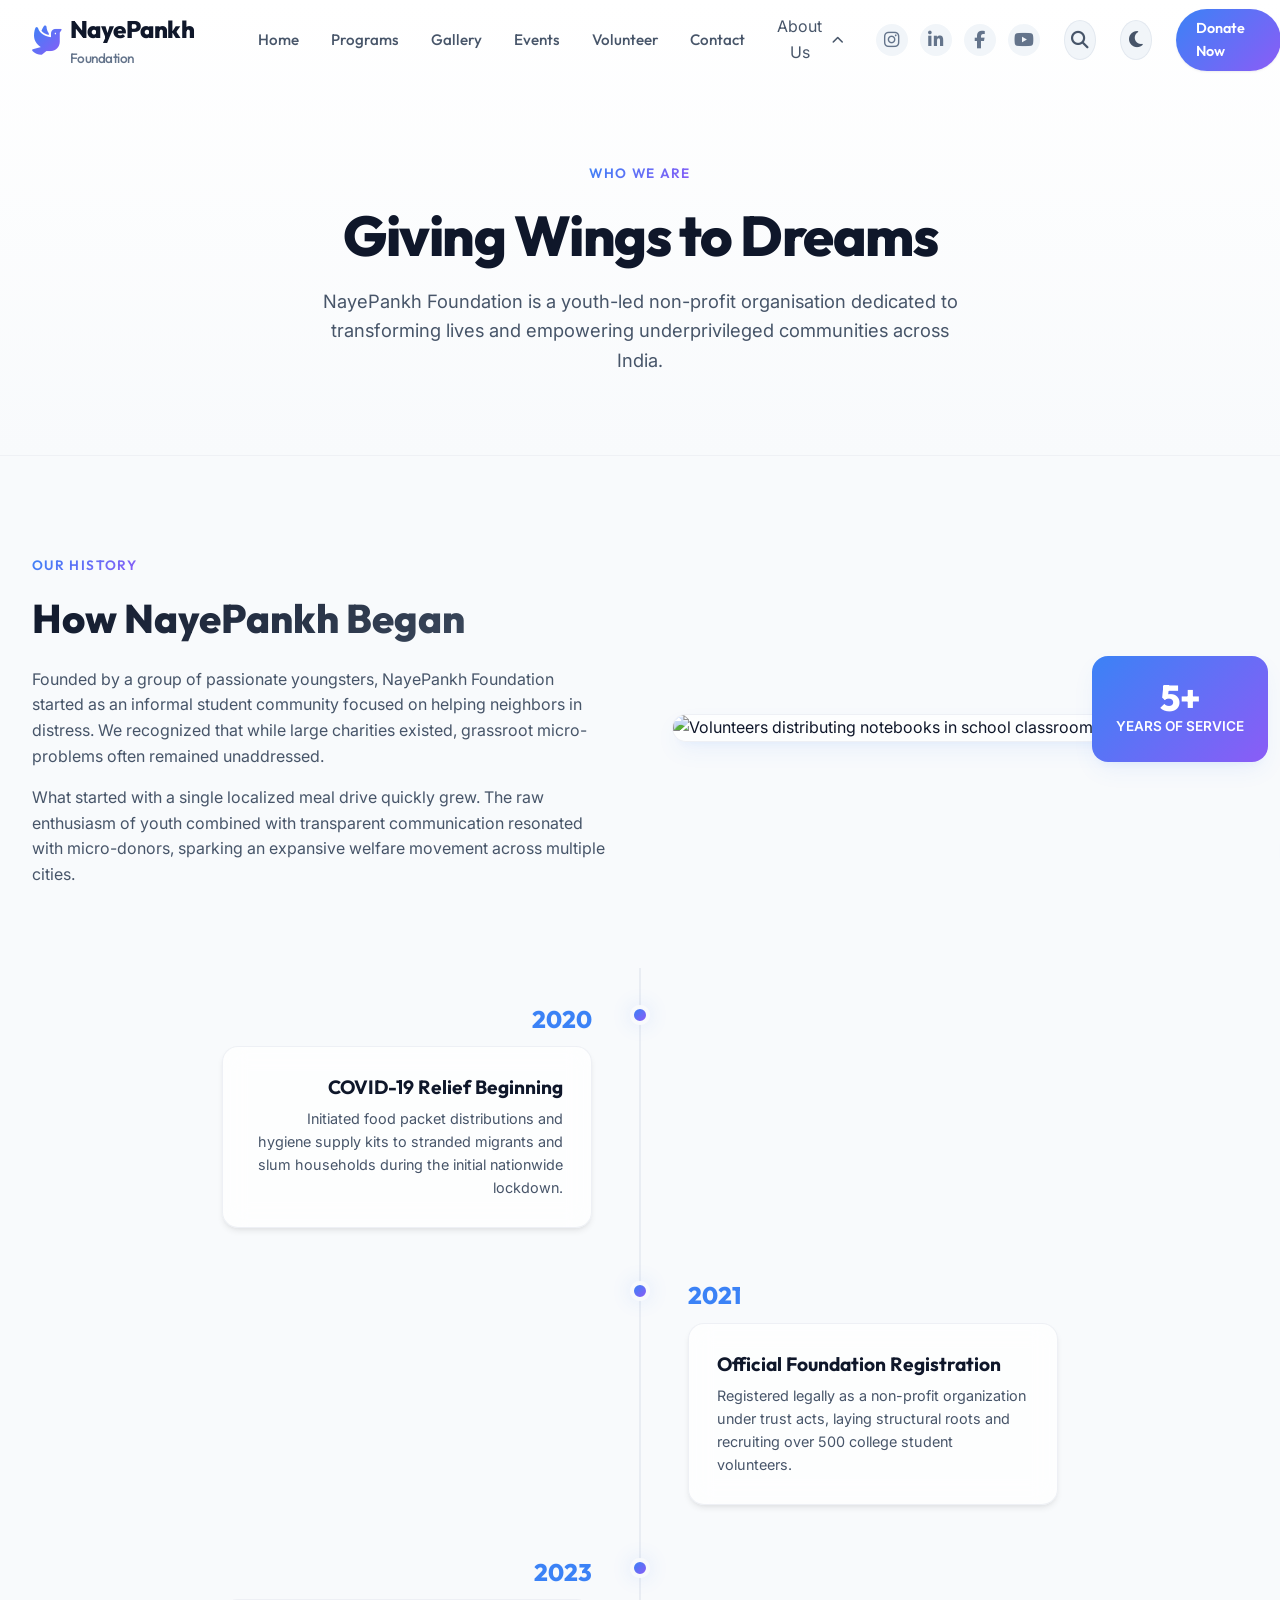
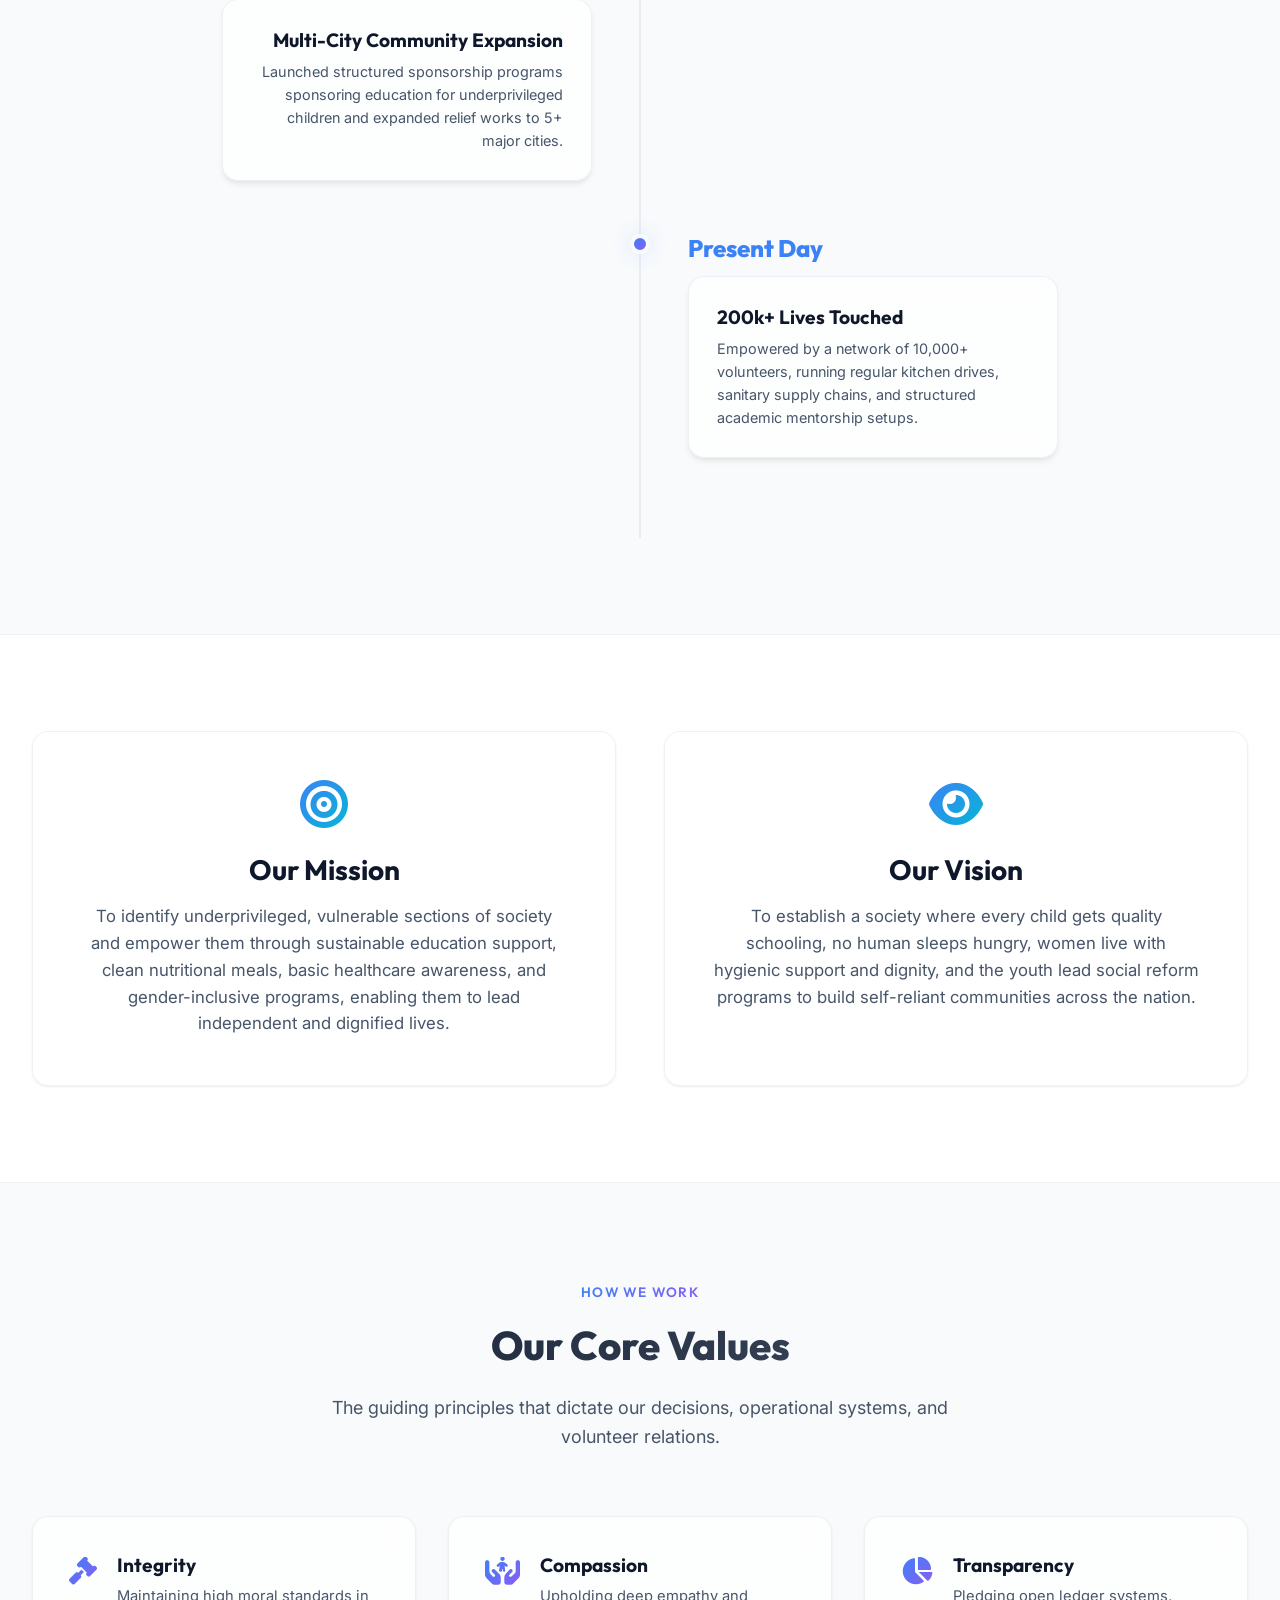
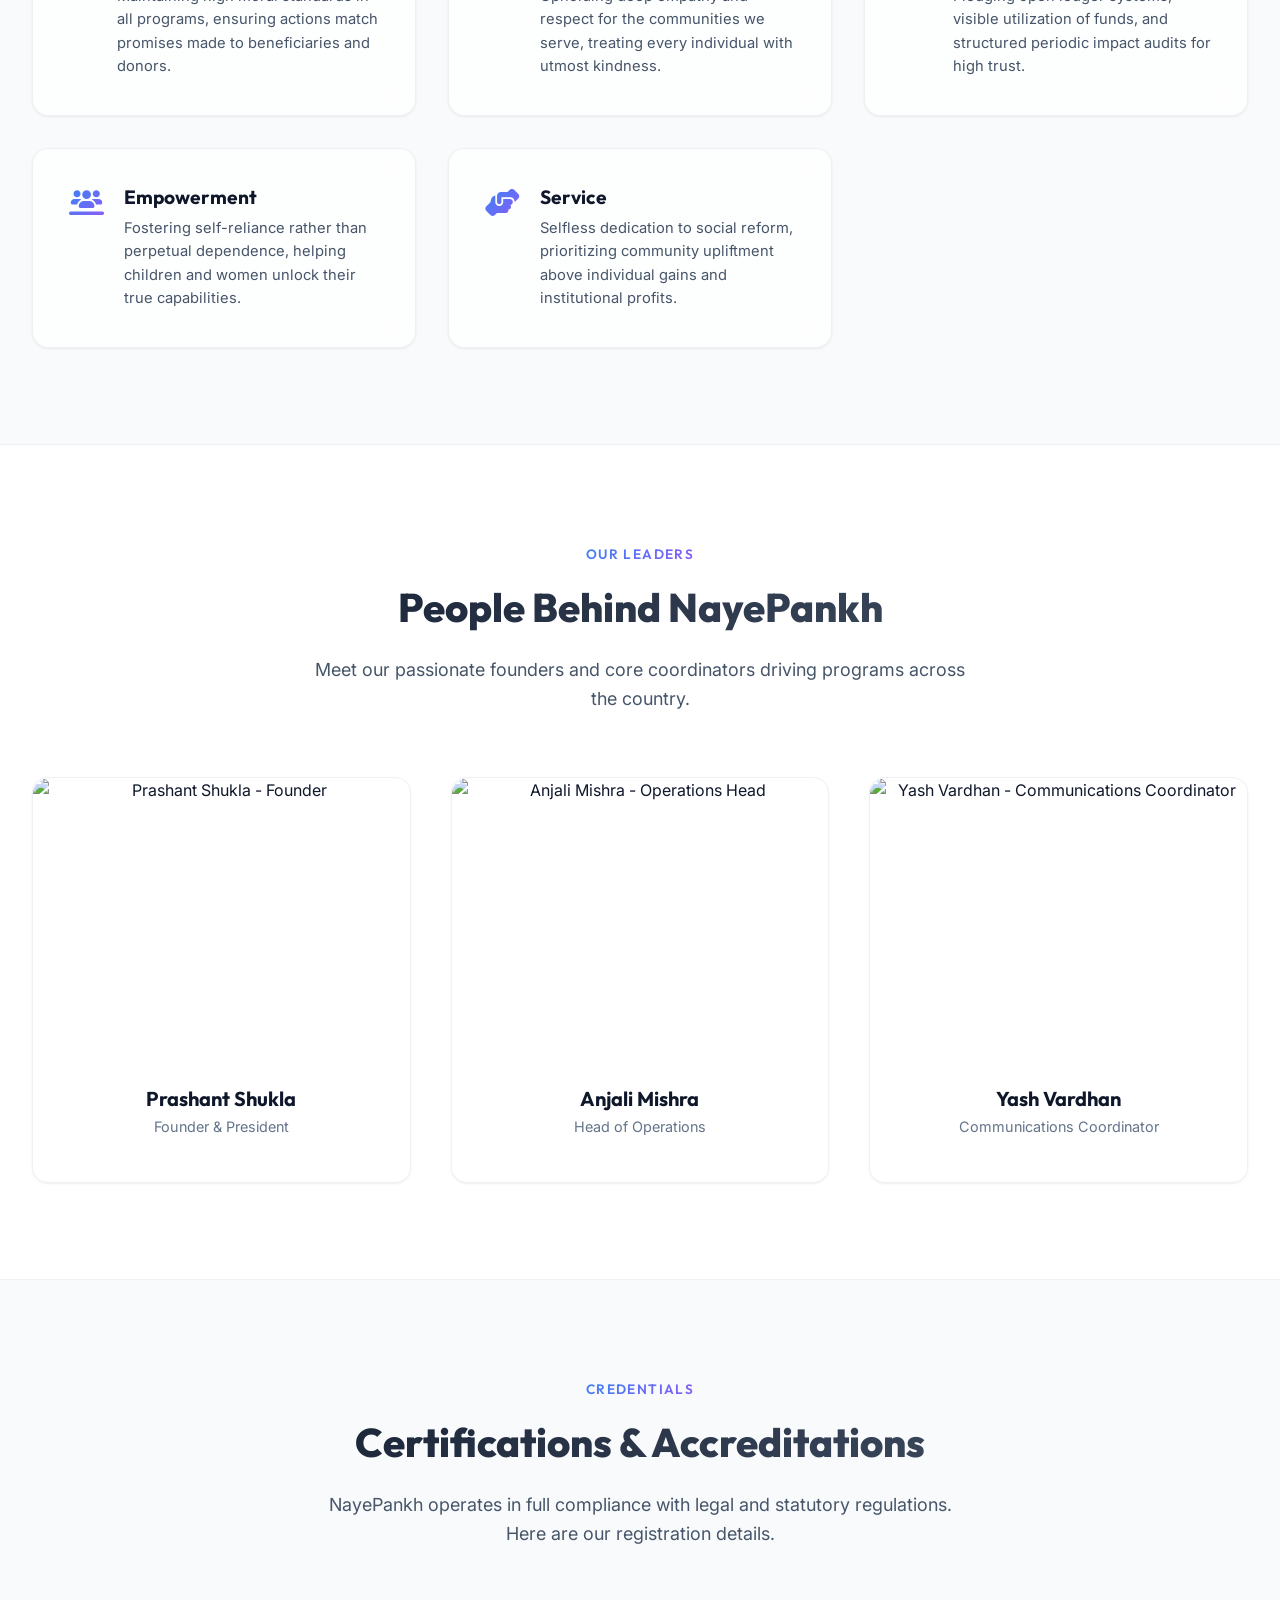
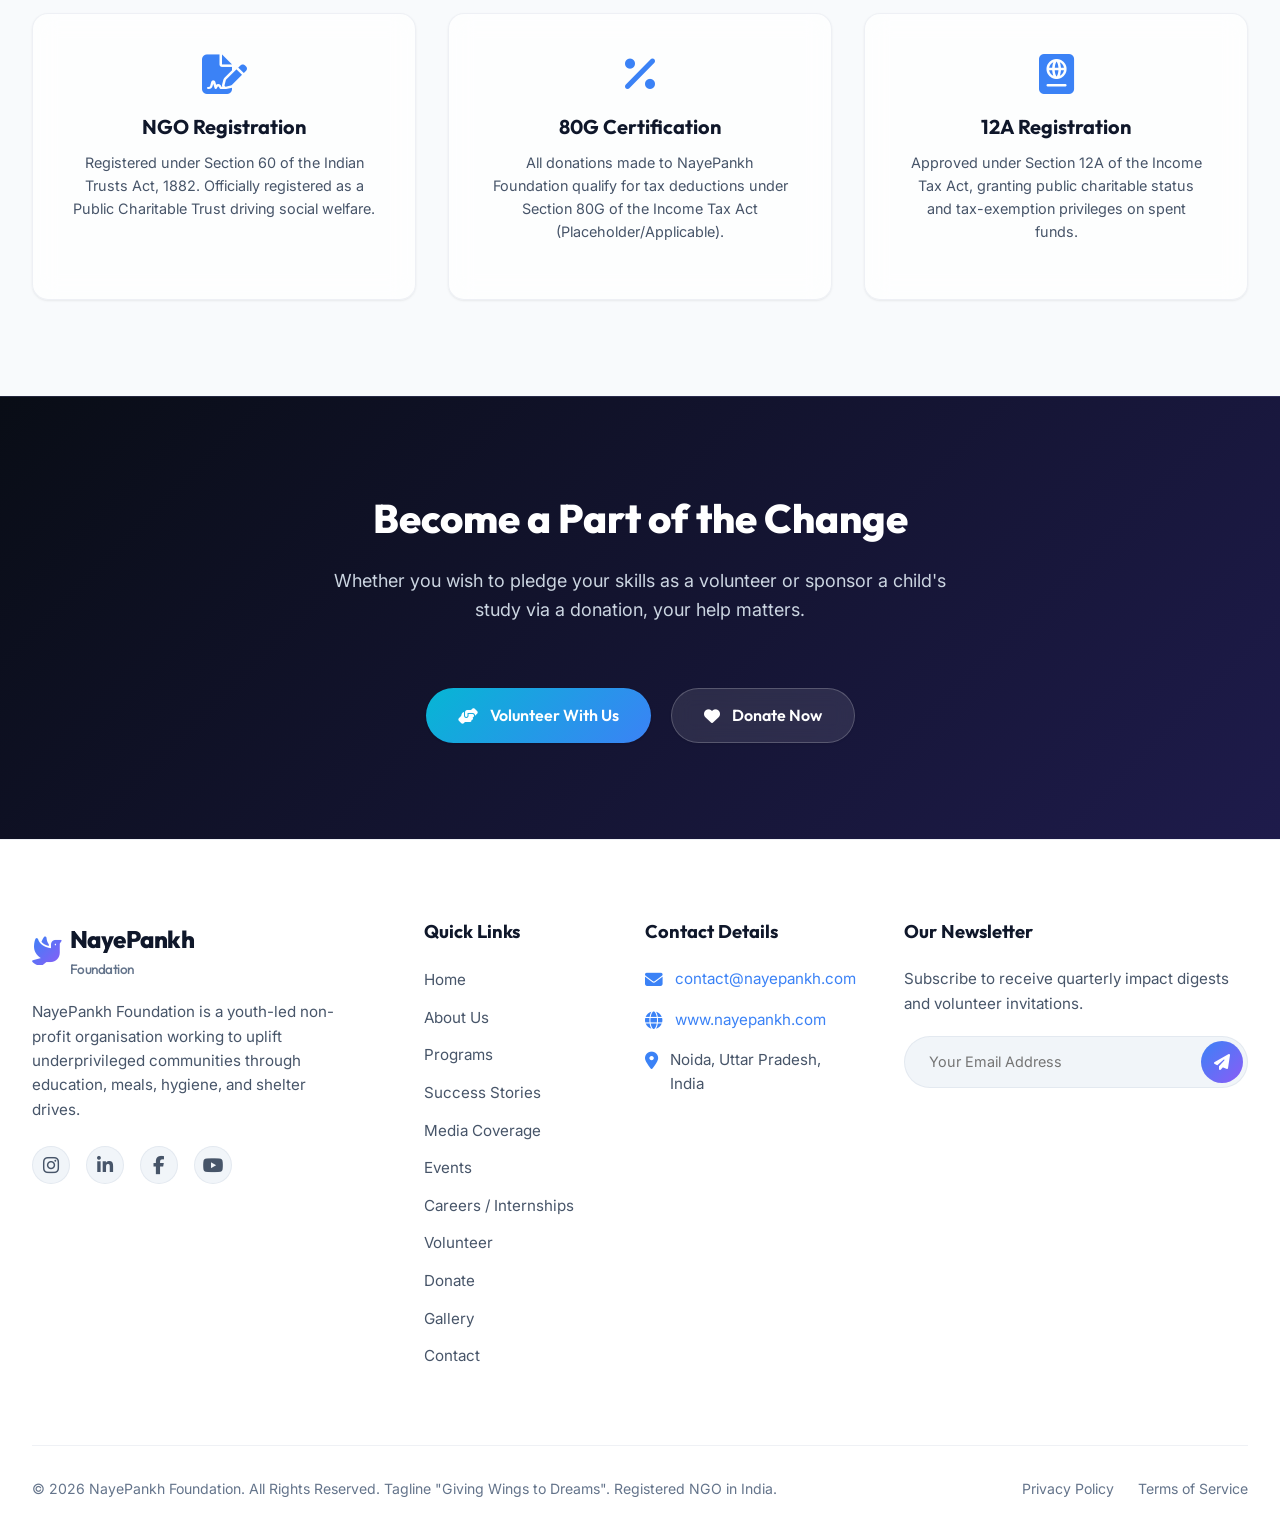
==== commit d66f354c: "final code" ====
--- a/about.html
+++ b/about.html
@@ -1,14 +1,17 @@
 <!DOCTYPE html>
 <html lang="en" data-theme="light">
+
 <head>
     <meta charset="UTF-8">
     <meta name="viewport" content="width=device-width, initial-scale=1.0">
     <title>About Us | NayePankh Foundation - Giving Wings to Dreams</title>
-    <meta name="description" content="Discover the story, mission, vision, and core values of NayePankh Foundation. Learn about our team and legal registrations that drive our community welfare programs.">
-    
+    <meta name="description"
+        content="Discover the story, mission, vision, and core values of NayePankh Foundation. Learn about our team and legal registrations that drive our community welfare programs.">
+
     <!-- Open Graph Tags (SEO) -->
     <meta property="og:title" content="About Us | NayePankh Foundation">
-    <meta property="og:description" content="Learn about our youth-led movement working towards food security, kid education, and women empowerment.">
+    <meta property="og:description"
+        content="Learn about our youth-led movement working towards food security, kid education, and women empowerment.">
     <meta property="og:image" content="images/hero_illustration.png">
     <meta property="og:url" content="https://www.nayepankh.com/about.html">
     <meta property="og:type" content="website">
@@ -19,10 +22,11 @@
 
     <!-- Font Awesome Icons (CDN) -->
     <link rel="stylesheet" href="https://cdnjs.cloudflare.com/ajax/libs/font-awesome/6.4.0/css/all.min.css">
-    
+
     <!-- AOS Animation Library (CSS CDN) -->
     <link rel="stylesheet" href="https://cdnjs.cloudflare.com/ajax/libs/aos/2.3.4/aos.css">
 </head>
+
 <body>
 
     <!-- Scroll Progress Bar -->
@@ -44,12 +48,17 @@
                     <div class="logo-sub">Foundation</div>
                 </div>
             </a>
-            
+
             <nav class="nav-menu" id="navigation-menu" aria-label="Main navigation menu">
                 <a href="index.html" class="nav-link" id="nav-home">Home</a>
-                
+                <a href="programs.html" class="nav-link" id="nav-programs">Programs</a>
+                <a href="gallery.html" class="nav-link" id="nav-gallery">Gallery</a>
+                <a href="events.html" class="nav-link" id="nav-events">Events</a>
+                <a href="volunteer.html" class="nav-link" id="nav-volunteer">Volunteer</a>
+                <a href="contact.html" class="nav-link" id="nav-contact">Contact</a>
                 <div class="nav-item dropdown">
-                    <button class="dropdown-toggle-btn active" aria-expanded="false" aria-controls="about-dropdown-menu" id="nav-about">
+                    <button class="dropdown-toggle-btn active" aria-expanded="false" aria-controls="about-dropdown-menu"
+                        id="nav-about">
                         About Us <i class="fa-solid fa-chevron-down dropdown-arrow"></i>
                     </button>
                     <div class="dropdown-menu" id="about-dropdown-menu" aria-labelledby="nav-about">
@@ -60,26 +69,29 @@
                     </div>
                 </div>
 
-                <a href="programs.html" class="nav-link" id="nav-programs">Programs</a>
-                <a href="gallery.html" class="nav-link" id="nav-gallery">Gallery</a>
-                <a href="events.html" class="nav-link" id="nav-events">Events</a>
-                <a href="volunteer.html" class="nav-link" id="nav-volunteer">Volunteer</a>
-                <a href="contact.html" class="nav-link" id="nav-contact">Contact</a>
                 
+
                 <div class="nav-actions">
                     <div class="nav-socials">
-                        <a href="https://www.instagram.com/nayepankhfoundation" target="_blank" rel="noopener noreferrer" aria-label="Instagram"><i class="fa-brands fa-instagram"></i></a>
-                        <a href="https://www.linkedin.com/company/nayepankh" target="_blank" rel="noopener noreferrer" aria-label="LinkedIn"><i class="fa-brands fa-linkedin-in"></i></a>
-                        <a href="https://facebook.com/nayepankhfoundation" target="_blank" rel="noopener noreferrer" aria-label="Facebook"><i class="fa-brands fa-facebook-f"></i></a>
-                        <a href="https://youtube.com/@nayepankhfoundation" target="_blank" rel="noopener noreferrer" aria-label="YouTube"><i class="fa-brands fa-youtube"></i></a>
-                    </div>
-                    <button class="search-btn" aria-label="Search site"><i class="fa-solid fa-magnifying-glass"></i></button>
-                    <button class="theme-toggle-btn" aria-label="Switch Theme"><i class="fa-solid fa-moon"></i><i class="fa-solid fa-sun"></i></button>
+                        <a href="https://www.instagram.com/nayepankhfoundation" target="_blank"
+                            rel="noopener noreferrer" aria-label="Instagram"><i class="fa-brands fa-instagram"></i></a>
+                        <a href="https://www.linkedin.com/company/nayepankh" target="_blank" rel="noopener noreferrer"
+                            aria-label="LinkedIn"><i class="fa-brands fa-linkedin-in"></i></a>
+                        <a href="https://facebook.com/nayepankhfoundation" target="_blank" rel="noopener noreferrer"
+                            aria-label="Facebook"><i class="fa-brands fa-facebook-f"></i></a>
+                        <a href="https://youtube.com/@nayepankhfoundation" target="_blank" rel="noopener noreferrer"
+                            aria-label="YouTube"><i class="fa-brands fa-youtube"></i></a>
+                    </div>
+                    <button class="search-btn" aria-label="Search site"><i
+                            class="fa-solid fa-magnifying-glass"></i></button>
+                    <button class="theme-toggle-btn" aria-label="Switch Theme"><i class="fa-solid fa-moon"></i><i
+                            class="fa-solid fa-sun"></i></button>
                     <a href="donate.html" class="btn btn-primary btn-sm ripple-btn">Donate Now</a>
                 </div>
             </nav>
 
-            <button class="hamburger-toggle" aria-controls="navigation-menu" aria-expanded="false" aria-label="Toggle mobile menu">
+            <button class="hamburger-toggle" aria-controls="navigation-menu" aria-expanded="false"
+                aria-label="Toggle mobile menu">
                 <span></span>
                 <span></span>
                 <span></span>
@@ -95,7 +107,8 @@
         <div class="container text-center" data-aos="fade-up">
             <span class="section-tag">Who We Are</span>
             <h1 class="subpage-hero-title">Giving Wings to Dreams</h1>
-            <p class="subpage-hero-subtitle">NayePankh Foundation is a youth-led non-profit organisation dedicated to transforming lives and empowering underprivileged communities across India.</p>
+            <p class="subpage-hero-subtitle">NayePankh Foundation is a youth-led non-profit organisation dedicated to
+                transforming lives and empowering underprivileged communities across India.</p>
         </div>
     </section>
 
@@ -106,12 +119,17 @@
                 <div class="story-content-wrap" data-aos="fade-right">
                     <span class="section-tag">Our History</span>
                     <h2 class="section-title" style="text-align: left;">How NayePankh Began</h2>
-                    <p>Founded by a group of passionate youngsters, NayePankh Foundation started as an informal student community focused on helping neighbors in distress. We recognized that while large charities existed, grassroot micro-problems often remained unaddressed.</p>
-                    <p>What started with a single localized meal drive quickly grew. The raw enthusiasm of youth combined with transparent communication resonated with micro-donors, sparking an expansive welfare movement across multiple cities.</p>
-                </div>
-                
+                    <p>Founded by a group of passionate youngsters, NayePankh Foundation started as an informal student
+                        community focused on helping neighbors in distress. We recognized that while large charities
+                        existed, grassroot micro-problems often remained unaddressed.</p>
+                    <p>What started with a single localized meal drive quickly grew. The raw enthusiasm of youth
+                        combined with transparent communication resonated with micro-donors, sparking an expansive
+                        welfare movement across multiple cities.</p>
+                </div>
+
                 <div class="story-image-wrap" data-aos="fade-left">
-                    <img src="https://images.unsplash.com/photo-1529156069898-49953e39b3ac?auto=format&fit=crop&w=800&q=80" alt="Volunteers distributing notebooks in school classroom" class="glass-card">
+                    <img src="https://images.unsplash.com/photo-1529156069898-49953e39b3ac?auto=format&fit=crop&w=800&q=80"
+                        alt="Volunteers distributing notebooks in school classroom" class="glass-card">
                     <div class="story-image-badge">
                         <div class="badge-num">5+</div>
                         <div class="badge-text">Years of Service</div>
@@ -121,65 +139,74 @@
 
             <!-- Interactive Timeline -->
             <div class="timeline">
-                
+
                 <!-- Timeline Item 1 -->
                 <div class="timeline-item" data-aos="fade-up">
                     <div class="timeline-dot"></div>
                     <div class="timeline-year">2020</div>
                     <div class="timeline-card glass-card">
                         <h3>COVID-19 Relief Beginning</h3>
-                        <p>Initiated food packet distributions and hygiene supply kits to stranded migrants and slum households during the initial nationwide lockdown.</p>
-                    </div>
-                </div>
-                
+                        <p>Initiated food packet distributions and hygiene supply kits to stranded migrants and slum
+                            households during the initial nationwide lockdown.</p>
+                    </div>
+                </div>
+
                 <!-- Timeline Item 2 -->
                 <div class="timeline-item" data-aos="fade-up">
                     <div class="timeline-dot"></div>
                     <div class="timeline-year">2021</div>
                     <div class="timeline-card glass-card">
                         <h3>Official Foundation Registration</h3>
-                        <p>Registered legally as a non-profit organization under trust acts, laying structural roots and recruiting over 500 college student volunteers.</p>
-                    </div>
-                </div>
-                
+                        <p>Registered legally as a non-profit organization under trust acts, laying structural roots and
+                            recruiting over 500 college student volunteers.</p>
+                    </div>
+                </div>
+
                 <!-- Timeline Item 3 -->
                 <div class="timeline-item" data-aos="fade-up">
                     <div class="timeline-dot"></div>
                     <div class="timeline-year">2023</div>
                     <div class="timeline-card glass-card">
                         <h3>Multi-City Community Expansion</h3>
-                        <p>Launched structured sponsorship programs sponsoring education for underprivileged children and expanded relief works to 5+ major cities.</p>
-                    </div>
-                </div>
-                
+                        <p>Launched structured sponsorship programs sponsoring education for underprivileged children
+                            and expanded relief works to 5+ major cities.</p>
+                    </div>
+                </div>
+
                 <!-- Timeline Item 4 -->
                 <div class="timeline-item" data-aos="fade-up">
                     <div class="timeline-dot"></div>
                     <div class="timeline-year">Present Day</div>
                     <div class="timeline-card glass-card">
                         <h3>200k+ Lives Touched</h3>
-                        <p>Empowered by a network of 10,000+ volunteers, running regular kitchen drives, sanitary supply chains, and structured academic mentorship setups.</p>
-                    </div>
-                </div>
-                
+                        <p>Empowered by a network of 10,000+ volunteers, running regular kitchen drives, sanitary supply
+                            chains, and structured academic mentorship setups.</p>
+                    </div>
+                </div>
+
             </div>
         </div>
     </section>
 
     <!-- Mission & Vision Section -->
-    <section class="section" style="background: var(--bg-secondary); border-top: 1px solid var(--card-border); border-bottom: 1px solid var(--card-border);">
+    <section class="section"
+        style="background: var(--bg-secondary); border-top: 1px solid var(--card-border); border-bottom: 1px solid var(--card-border);">
         <div class="container">
             <div class="mission-vision-grid">
                 <div class="mv-card glass-card" data-aos="fade-right">
                     <i class="fa-solid fa-bullseye mv-icon"></i>
                     <h3>Our Mission</h3>
-                    <p>To identify underprivileged, vulnerable sections of society and empower them through sustainable education support, clean nutritional meals, basic healthcare awareness, and gender-inclusive programs, enabling them to lead independent and dignified lives.</p>
-                </div>
-                
+                    <p>To identify underprivileged, vulnerable sections of society and empower them through sustainable
+                        education support, clean nutritional meals, basic healthcare awareness, and gender-inclusive
+                        programs, enabling them to lead independent and dignified lives.</p>
+                </div>
+
                 <div class="mv-card glass-card" data-aos="fade-left">
                     <i class="fa-solid fa-eye mv-icon"></i>
                     <h3>Our Vision</h3>
-                    <p>To establish a society where every child gets quality schooling, no human sleeps hungry, women live with hygienic support and dignity, and the youth lead social reform programs to build self-reliant communities across the nation.</p>
+                    <p>To establish a society where every child gets quality schooling, no human sleeps hungry, women
+                        live with hygienic support and dignity, and the youth lead social reform programs to build
+                        self-reliant communities across the nation.</p>
                 </div>
             </div>
         </div>
@@ -191,43 +218,49 @@
             <div class="text-center">
                 <span class="section-tag">How We Work</span>
                 <h2 class="section-title">Our Core Values</h2>
-                <p class="section-subtitle">The guiding principles that dictate our decisions, operational systems, and volunteer relations.</p>
-            </div>
-            
+                <p class="section-subtitle">The guiding principles that dictate our decisions, operational systems, and
+                    volunteer relations.</p>
+            </div>
+
             <div class="why-grid">
                 <div class="why-card glass-card hover-lift glow-border" data-aos="fade-up" data-aos-delay="0">
                     <i class="fa-solid fa-gavel why-icon"></i>
                     <div class="why-text">
                         <h3>Integrity</h3>
-                        <p>Maintaining high moral standards in all programs, ensuring actions match promises made to beneficiaries and donors.</p>
+                        <p>Maintaining high moral standards in all programs, ensuring actions match promises made to
+                            beneficiaries and donors.</p>
                     </div>
                 </div>
                 <div class="why-card glass-card hover-lift glow-border" data-aos="fade-up" data-aos-delay="100">
                     <i class="fa-solid fa-hands-holding-child why-icon"></i>
                     <div class="why-text">
                         <h3>Compassion</h3>
-                        <p>Upholding deep empathy and respect for the communities we serve, treating every individual with utmost kindness.</p>
+                        <p>Upholding deep empathy and respect for the communities we serve, treating every individual
+                            with utmost kindness.</p>
                     </div>
                 </div>
                 <div class="why-card glass-card hover-lift glow-border" data-aos="fade-up" data-aos-delay="200">
                     <i class="fa-solid fa-chart-pie why-icon"></i>
                     <div class="why-text">
                         <h3>Transparency</h3>
-                        <p>Pledging open ledger systems, visible utilization of funds, and structured periodic impact audits for high trust.</p>
+                        <p>Pledging open ledger systems, visible utilization of funds, and structured periodic impact
+                            audits for high trust.</p>
                     </div>
                 </div>
                 <div class="why-card glass-card hover-lift glow-border" data-aos="fade-up" data-aos-delay="300">
                     <i class="fa-solid fa-users-line why-icon"></i>
                     <div class="why-text">
                         <h3>Empowerment</h3>
-                        <p>Fostering self-reliance rather than perpetual dependence, helping children and women unlock their true capabilities.</p>
+                        <p>Fostering self-reliance rather than perpetual dependence, helping children and women unlock
+                            their true capabilities.</p>
                     </div>
                 </div>
                 <div class="why-card glass-card hover-lift glow-border" data-aos="fade-up" data-aos-delay="400">
                     <i class="fa-solid fa-handshake-angle why-icon"></i>
                     <div class="why-text">
                         <h3>Service</h3>
-                        <p>Selfless dedication to social reform, prioritizing community upliftment above individual gains and institutional profits.</p>
+                        <p>Selfless dedication to social reform, prioritizing community upliftment above individual
+                            gains and institutional profits.</p>
                     </div>
                 </div>
             </div>
@@ -235,23 +268,30 @@
     </section>
 
     <!-- Team Section -->
-    <section class="section" id="team" style="background: var(--bg-secondary); border-top: 1px solid var(--card-border); border-bottom: 1px solid var(--card-border);">
+    <section class="section" id="team"
+        style="background: var(--bg-secondary); border-top: 1px solid var(--card-border); border-bottom: 1px solid var(--card-border);">
         <div class="container">
             <div class="text-center">
                 <span class="section-tag">Our Leaders</span>
                 <h2 class="section-title">People Behind NayePankh</h2>
-                <p class="section-subtitle">Meet our passionate founders and core coordinators driving programs across the country.</p>
-            </div>
-            
+                <p class="section-subtitle">Meet our passionate founders and core coordinators driving programs across
+                    the country.</p>
+            </div>
+
             <div class="team-grid">
                 <!-- Team Member 1 -->
                 <div class="team-card glass-card" data-aos="fade-up" data-aos-delay="0">
                     <div class="team-img-wrap">
-                        <img src="https://images.unsplash.com/photo-1507003211169-0a1dd7228f2d?auto=format&fit=crop&w=400&q=80" alt="Prashant Shukla - Founder">
+                        <img src="https://images.unsplash.com/photo-1507003211169-0a1dd7228f2d?auto=format&fit=crop&w=400&q=80"
+                            alt="Prashant Shukla - Founder">
                         <div class="team-socials-overlay">
-                            <a href="https://linkedin.com/company/nayepankh" target="_blank" rel="noopener noreferrer" aria-label="LinkedIn"><i class="fa-brands fa-linkedin-in"></i></a>
-                            <a href="https://facebook.com/nayepankhfoundation" target="_blank" rel="noopener noreferrer" aria-label="Facebook"><i class="fa-brands fa-facebook-f"></i></a>
-                            <a href="https://www.instagram.com/nayepankhfoundation" target="_blank" rel="noopener noreferrer" aria-label="Instagram"><i class="fa-brands fa-instagram"></i></a>
+                            <a href="https://linkedin.com/company/nayepankh" target="_blank" rel="noopener noreferrer"
+                                aria-label="LinkedIn"><i class="fa-brands fa-linkedin-in"></i></a>
+                            <a href="https://facebook.com/nayepankhfoundation" target="_blank" rel="noopener noreferrer"
+                                aria-label="Facebook"><i class="fa-brands fa-facebook-f"></i></a>
+                            <a href="https://www.instagram.com/nayepankhfoundation" target="_blank"
+                                rel="noopener noreferrer" aria-label="Instagram"><i
+                                    class="fa-brands fa-instagram"></i></a>
                         </div>
                     </div>
                     <div class="team-info">
@@ -259,15 +299,20 @@
                         <p class="team-role">Founder & President</p>
                     </div>
                 </div>
-                
+
                 <!-- Team Member 2 -->
                 <div class="team-card glass-card" data-aos="fade-up" data-aos-delay="100">
                     <div class="team-img-wrap">
-                        <img src="https://images.unsplash.com/photo-1573496359142-b8d87734a5a2?auto=format&fit=crop&w=400&q=80" alt="Anjali Mishra - Operations Head">
+                        <img src="https://images.unsplash.com/photo-1573496359142-b8d87734a5a2?auto=format&fit=crop&w=400&q=80"
+                            alt="Anjali Mishra - Operations Head">
                         <div class="team-socials-overlay">
-                            <a href="https://linkedin.com/company/nayepankh" target="_blank" rel="noopener noreferrer" aria-label="LinkedIn"><i class="fa-brands fa-linkedin-in"></i></a>
-                            <a href="https://facebook.com/nayepankhfoundation" target="_blank" rel="noopener noreferrer" aria-label="Facebook"><i class="fa-brands fa-facebook-f"></i></a>
-                            <a href="https://www.instagram.com/nayepankhfoundation" target="_blank" rel="noopener noreferrer" aria-label="Instagram"><i class="fa-brands fa-instagram"></i></a>
+                            <a href="https://linkedin.com/company/nayepankh" target="_blank" rel="noopener noreferrer"
+                                aria-label="LinkedIn"><i class="fa-brands fa-linkedin-in"></i></a>
+                            <a href="https://facebook.com/nayepankhfoundation" target="_blank" rel="noopener noreferrer"
+                                aria-label="Facebook"><i class="fa-brands fa-facebook-f"></i></a>
+                            <a href="https://www.instagram.com/nayepankhfoundation" target="_blank"
+                                rel="noopener noreferrer" aria-label="Instagram"><i
+                                    class="fa-brands fa-instagram"></i></a>
                         </div>
                     </div>
                     <div class="team-info">
@@ -275,15 +320,20 @@
                         <p class="team-role">Head of Operations</p>
                     </div>
                 </div>
-                
+
                 <!-- Team Member 3 -->
                 <div class="team-card glass-card" data-aos="fade-up" data-aos-delay="200">
                     <div class="team-img-wrap">
-                        <img src="https://images.unsplash.com/photo-1500648767791-00dcc994a43e?auto=format&fit=crop&w=400&q=80" alt="Yash Vardhan - Communications Coordinator">
+                        <img src="https://images.unsplash.com/photo-1500648767791-00dcc994a43e?auto=format&fit=crop&w=400&q=80"
+                            alt="Yash Vardhan - Communications Coordinator">
                         <div class="team-socials-overlay">
-                            <a href="https://linkedin.com/company/nayepankh" target="_blank" rel="noopener noreferrer" aria-label="LinkedIn"><i class="fa-brands fa-linkedin-in"></i></a>
-                            <a href="https://facebook.com/nayepankhfoundation" target="_blank" rel="noopener noreferrer" aria-label="Facebook"><i class="fa-brands fa-facebook-f"></i></a>
-                            <a href="https://www.instagram.com/nayepankhfoundation" target="_blank" rel="noopener noreferrer" aria-label="Instagram"><i class="fa-brands fa-instagram"></i></a>
+                            <a href="https://linkedin.com/company/nayepankh" target="_blank" rel="noopener noreferrer"
+                                aria-label="LinkedIn"><i class="fa-brands fa-linkedin-in"></i></a>
+                            <a href="https://facebook.com/nayepankhfoundation" target="_blank" rel="noopener noreferrer"
+                                aria-label="Facebook"><i class="fa-brands fa-facebook-f"></i></a>
+                            <a href="https://www.instagram.com/nayepankhfoundation" target="_blank"
+                                rel="noopener noreferrer" aria-label="Instagram"><i
+                                    class="fa-brands fa-instagram"></i></a>
                         </div>
                     </div>
                     <div class="team-info">
@@ -301,26 +351,30 @@
             <div class="text-center">
                 <span class="section-tag">Credentials</span>
                 <h2 class="section-title">Certifications & Accreditations</h2>
-                <p class="section-subtitle">NayePankh operates in full compliance with legal and statutory regulations. Here are our registration details.</p>
-            </div>
-            
+                <p class="section-subtitle">NayePankh operates in full compliance with legal and statutory regulations.
+                    Here are our registration details.</p>
+            </div>
+
             <div class="certs-grid">
                 <div class="cert-card glass-card" data-aos="zoom-in" data-aos-delay="0">
                     <i class="fa-solid fa-file-signature cert-icon"></i>
                     <h3>NGO Registration</h3>
-                    <p>Registered under Section 60 of the Indian Trusts Act, 1882. Officially registered as a Public Charitable Trust driving social welfare.</p>
-                </div>
-                
+                    <p>Registered under Section 60 of the Indian Trusts Act, 1882. Officially registered as a Public
+                        Charitable Trust driving social welfare.</p>
+                </div>
+
                 <div class="cert-card glass-card" data-aos="zoom-in" data-aos-delay="100">
                     <i class="fa-solid fa-percent cert-icon"></i>
                     <h3>80G Certification</h3>
-                    <p>All donations made to NayePankh Foundation qualify for tax deductions under Section 80G of the Income Tax Act (Placeholder/Applicable).</p>
-                </div>
-                
+                    <p>All donations made to NayePankh Foundation qualify for tax deductions under Section 80G of the
+                        Income Tax Act (Placeholder/Applicable).</p>
+                </div>
+
                 <div class="cert-card glass-card" data-aos="zoom-in" data-aos-delay="200">
                     <i class="fa-solid fa-passport cert-icon"></i>
                     <h3>12A Registration</h3>
-                    <p>Approved under Section 12A of the Income Tax Act, granting public charitable status and tax-exemption privileges on spent funds.</p>
+                    <p>Approved under Section 12A of the Income Tax Act, granting public charitable status and
+                        tax-exemption privileges on spent funds.</p>
                 </div>
             </div>
         </div>
@@ -334,10 +388,13 @@
         </div>
         <div class="container">
             <h2 class="section-title" data-aos="fade-up">Become a Part of the Change</h2>
-            <p class="section-subtitle" data-aos="fade-up" data-aos-delay="100">Whether you wish to pledge your skills as a volunteer or sponsor a child's study via a donation, your help matters.</p>
+            <p class="section-subtitle" data-aos="fade-up" data-aos-delay="100">Whether you wish to pledge your skills
+                as a volunteer or sponsor a child's study via a donation, your help matters.</p>
             <div class="hero-btns" style="justify-content: center;" data-aos="fade-up" data-aos-delay="200">
-                <a href="volunteer.html" class="btn btn-accent ripple-btn"><i class="fa-solid fa-handshake-angle"></i> Volunteer With Us</a>
-                <a href="donate.html" class="btn btn-secondary ripple-btn"><i class="fa-solid fa-heart"></i> Donate Now</a>
+                <a href="volunteer.html" class="btn btn-accent ripple-btn"><i class="fa-solid fa-handshake-angle"></i>
+                    Volunteer With Us</a>
+                <a href="donate.html" class="btn btn-secondary ripple-btn"><i class="fa-solid fa-heart"></i> Donate
+                    Now</a>
             </div>
         </div>
     </section>
@@ -354,15 +411,20 @@
                             <div class="logo-sub">Foundation</div>
                         </div>
                     </a>
-                    <p>NayePankh Foundation is a youth-led non-profit organisation working to uplift underprivileged communities through education, meals, hygiene, and shelter drives.</p>
+                    <p>NayePankh Foundation is a youth-led non-profit organisation working to uplift underprivileged
+                        communities through education, meals, hygiene, and shelter drives.</p>
                     <div class="footer-socials">
-                        <a href="https://www.instagram.com/nayepankhfoundation" target="_blank" rel="noopener noreferrer" aria-label="Instagram"><i class="fa-brands fa-instagram"></i></a>
-                        <a href="https://www.linkedin.com/company/nayepankh" target="_blank" rel="noopener noreferrer" aria-label="LinkedIn"><i class="fa-brands fa-linkedin-in"></i></a>
-                        <a href="https://facebook.com/nayepankhfoundation" target="_blank" rel="noopener noreferrer" aria-label="Facebook"><i class="fa-brands fa-facebook-f"></i></a>
-                        <a href="https://youtube.com/@nayepankhfoundation" target="_blank" rel="noopener noreferrer" aria-label="YouTube"><i class="fa-brands fa-youtube"></i></a>
-                    </div>
-                </div>
-                
+                        <a href="https://www.instagram.com/nayepankhfoundation" target="_blank"
+                            rel="noopener noreferrer" aria-label="Instagram"><i class="fa-brands fa-instagram"></i></a>
+                        <a href="https://www.linkedin.com/company/nayepankh" target="_blank" rel="noopener noreferrer"
+                            aria-label="LinkedIn"><i class="fa-brands fa-linkedin-in"></i></a>
+                        <a href="https://facebook.com/nayepankhfoundation" target="_blank" rel="noopener noreferrer"
+                            aria-label="Facebook"><i class="fa-brands fa-facebook-f"></i></a>
+                        <a href="https://youtube.com/@nayepankhfoundation" target="_blank" rel="noopener noreferrer"
+                            aria-label="YouTube"><i class="fa-brands fa-youtube"></i></a>
+                    </div>
+                </div>
+
                 <div>
                     <h3 class="footer-heading">Quick Links</h3>
                     <ul class="footer-links">
@@ -379,7 +441,7 @@
                         <li><a href="contact.html">Contact</a></li>
                     </ul>
                 </div>
-                
+
                 <div>
                     <h3 class="footer-heading">Contact Details</h3>
                     <ul class="footer-contact-info">
@@ -392,7 +454,8 @@
                         <li>
                             <i class="fa-solid fa-globe"></i>
                             <div>
-                                <a href="https://www.nayepankh.com" target="_blank" rel="noopener noreferrer">www.nayepankh.com</a>
+                                <a href="https://www.nayepankh.com" target="_blank"
+                                    rel="noopener noreferrer">www.nayepankh.com</a>
                             </div>
                         </li>
                         <li>
@@ -403,19 +466,21 @@
                         </li>
                     </ul>
                 </div>
-                
+
                 <div class="footer-newsletter">
                     <h3 class="footer-heading">Our Newsletter</h3>
                     <p>Subscribe to receive quarterly impact digests and volunteer invitations.</p>
                     <form class="newsletter-form" aria-label="Footer Newsletter Signup">
                         <input type="email" placeholder="Your Email Address" required aria-label="Email Address">
-                        <button type="submit" aria-label="Submit newsletter"><i class="fa-solid fa-paper-plane"></i></button>
+                        <button type="submit" aria-label="Submit newsletter"><i
+                                class="fa-solid fa-paper-plane"></i></button>
                     </form>
                 </div>
             </div>
-            
+
             <div class="footer-bottom">
-                <p>&copy; 2026 NayePankh Foundation. All Rights Reserved. Tagline "Giving Wings to Dreams". Registered NGO in India.</p>
+                <p>&copy; 2026 NayePankh Foundation. All Rights Reserved. Tagline "Giving Wings to Dreams". Registered
+                    NGO in India.</p>
                 <div class="footer-bottom-links">
                     <a href="#">Privacy Policy</a>
                     <a href="#">Terms of Service</a>
@@ -429,34 +494,13 @@
 
     <!-- Floating Quick CTAs -->
     <div class="floating-ctas-container">
-        <a href="volunteer.html" class="floating-cta volunteer" aria-label="Become a Volunteer"><i class="fa-solid fa-handshake-angle"></i> Volunteer</a>
-        <a href="donate.html" class="floating-cta donate" aria-label="Donate Now"><i class="fa-solid fa-heart"></i> Donate</a>
+        <a href="volunteer.html" class="floating-cta volunteer" aria-label="Become a Volunteer"><i
+                class="fa-solid fa-handshake-angle"></i> Volunteer</a>
+        <a href="donate.html" class="floating-cta donate" aria-label="Donate Now"><i class="fa-solid fa-heart"></i>
+            Donate</a>
     </div>
 
-    <!-- Floating Share Button & Widgets -->
-    <button class="share-btn-main" aria-label="Share this website"><i class="fa-solid fa-share-nodes"></i></button>
     
-    <div class="social-share-widget">
-        <a href="#" class="share-btn facebook" data-platform="facebook" aria-label="Share on Facebook"><i class="fa-brands fa-facebook-f"></i></a>
-        <a href="#" class="share-btn linkedin" data-platform="linkedin" aria-label="Share on LinkedIn"><i class="fa-brands fa-linkedin-in"></i></a>
-        <a href="#" class="share-btn twitter" data-platform="twitter" aria-label="Share on Twitter"><i class="fa-brands fa-x-twitter"></i></a>
-        <a href="#" class="share-btn whatsapp" data-platform="whatsapp" aria-label="Share on WhatsApp"><i class="fa-brands fa-whatsapp"></i></a>
-        <a href="#" class="share-btn copy-link" data-platform="copy" aria-label="Copy page link"><i class="fa-solid fa-link"></i></a>
-    </div>
-
-    <div class="share-modal-overlay">
-        <div class="share-modal glass-card">
-            <span class="search-close" style="position: relative; float: right; top: -5px; right: -5px;">&times;</span>
-            <h3>Share this website</h3>
-            <div class="share-modal-options">
-                <a href="#" class="share-btn facebook" data-platform="facebook" aria-label="Share on Facebook"><i class="fa-brands fa-facebook-f"></i></a>
-                <a href="#" class="share-btn linkedin" data-platform="linkedin" aria-label="Share on LinkedIn"><i class="fa-brands fa-linkedin-in"></i></a>
-                <a href="#" class="share-btn twitter" data-platform="twitter" aria-label="Share on Twitter"><i class="fa-brands fa-x-twitter"></i></a>
-                <a href="#" class="share-btn whatsapp" data-platform="whatsapp" aria-label="Share on WhatsApp"><i class="fa-brands fa-whatsapp"></i></a>
-                <a href="#" class="share-btn copy-link" data-platform="copy" aria-label="Copy page link"><i class="fa-solid fa-link"></i></a>
-            </div>
-        </div>
-    </div>
 
     <!-- Search Overlay -->
     <div class="search-overlay">
@@ -468,7 +512,8 @@
             </div>
             <div class="search-input-wrap">
                 <i class="fa-solid fa-magnifying-glass"></i>
-                <input type="text" class="search-input" placeholder="Start typing to search..." aria-label="Search input">
+                <input type="text" class="search-input" placeholder="Start typing to search..."
+                    aria-label="Search input">
             </div>
             <div class="search-results"></div>
         </div>
@@ -479,4 +524,5 @@
     <script src="js/main.js"></script>
     <script src="js/animations.js"></script>
 </body>
-</html>
+
+</html>
--- a/css/style.css
+++ b/css/style.css
@@ -8,13 +8,16 @@
 /* --- Root variables defining light and dark themes --- */
 :root {
     /* Color Palette */
-    --primary-color: #3b82f6; /* Royal Blue */
+    --primary-color: #3b82f6;
+    /* Royal Blue */
     --primary-gradient-start: #3b82f6;
-    --primary-gradient-end: #8b5cf6; /* Vibrant Purple */
-    --accent-color: #06b6d4; /* Cyan / Teal */
+    --primary-gradient-end: #8b5cf6;
+    /* Vibrant Purple */
+    --accent-color: #06b6d4;
+    /* Cyan / Teal */
     --accent-gradient-start: #06b6d4;
     --accent-gradient-end: #3b82f6;
-    
+
     /* Light Mode Specifics */
     --bg-primary: #f8fafc;
     --bg-secondary: #ffffff;
@@ -25,11 +28,11 @@
     --card-bg: rgba(255, 255, 255, 0.75);
     --card-border: rgba(148, 163, 184, 0.15);
     --nav-bg: rgba(255, 255, 255, 0.8);
-    --shadow-sm: 0 1px 3px rgba(0,0,0,0.05), 0 1px 2px rgba(0,0,0,0.03);
+    --shadow-sm: 0 1px 3px rgba(0, 0, 0, 0.05), 0 1px 2px rgba(0, 0, 0, 0.03);
     --shadow-md: 0 4px 6px -1px rgba(0, 0, 0, 0.08), 0 2px 4px -1px rgba(0, 0, 0, 0.04);
     --shadow-lg: 0 10px 25px -5px rgba(59, 130, 246, 0.1), 0 8px 10px -6px rgba(59, 130, 246, 0.05);
     --shadow-glow: 0 0 20px rgba(59, 130, 246, 0.15);
-    
+
     /* Layout & Utilities */
     --font-heading: 'Outfit', sans-serif;
     --font-body: 'Inter', sans-serif;
@@ -55,7 +58,7 @@
     --card-bg: rgba(15, 23, 42, 0.65);
     --card-border: rgba(255, 255, 255, 0.08);
     --nav-bg: rgba(9, 13, 22, 0.8);
-    --shadow-sm: 0 1px 3px rgba(0,0,0,0.2);
+    --shadow-sm: 0 1px 3px rgba(0, 0, 0, 0.2);
     --shadow-md: 0 4px 6px -1px rgba(0, 0, 0, 0.3);
     --shadow-lg: 0 10px 25px -5px rgba(0, 0, 0, 0.5), 0 8px 10px -6px rgba(0, 0, 0, 0.3);
     --shadow-glow: 0 0 25px rgba(139, 92, 246, 0.25);
@@ -64,7 +67,9 @@
 /* ==========================================================================
    1. Reset & Base Configurations
    ========================================================================== */
-*, *::before, *::after {
+*,
+*::before,
+*::after {
     box-sizing: border-box;
     margin: 0;
     padding: 0;
@@ -86,7 +91,12 @@
     overflow-x: hidden;
 }
 
-h1, h2, h3, h4, h5, h6 {
+h1,
+h2,
+h3,
+h4,
+h5,
+h6 {
     font-family: var(--font-heading);
     color: var(--text-primary);
     font-weight: 700;
@@ -114,7 +124,10 @@
     display: block;
 }
 
-button, input, textarea, select {
+button,
+input,
+textarea,
+select {
     font-family: inherit;
     font-size: inherit;
     color: inherit;
@@ -142,9 +155,17 @@
     position: relative;
 }
 
-.text-center { text-align: center; }
-.flex { display: flex; }
-.grid { display: grid; }
+.text-center {
+    text-align: center;
+}
+
+.flex {
+    display: flex;
+}
+
+.grid {
+    display: grid;
+}
 
 .section-tag {
     display: inline-block;
@@ -208,6 +229,7 @@
 .hover-lift {
     transition: transform var(--transition-normal), box-shadow var(--transition-normal);
 }
+
 .hover-lift:hover {
     transform: translateY(-8px);
 }
@@ -217,15 +239,19 @@
     position: relative;
     overflow: hidden;
 }
+
 .glow-border::before {
     content: '';
     position: absolute;
-    top: 0; left: -100%;
-    width: 50%; height: 100%;
-    background: linear-gradient(to right, transparent, rgba(255,255,255,0.15), transparent);
+    top: 0;
+    left: -100%;
+    width: 50%;
+    height: 100%;
+    background: linear-gradient(to right, transparent, rgba(255, 255, 255, 0.15), transparent);
     transform: skewX(-25deg);
     transition: 0.75s;
 }
+
 .glow-border:hover::before {
     left: 150%;
 }
@@ -251,8 +277,10 @@
 /* Page Preloader */
 #preloader {
     position: fixed;
-    top: 0; left: 0;
-    width: 100%; height: 100%;
+    top: 0;
+    left: 0;
+    width: 100%;
+    height: 100%;
     background: var(--bg-primary);
     z-index: 9999;
     display: flex;
@@ -281,13 +309,27 @@
 }
 
 @keyframes spin {
-    0% { transform: rotate(0deg); }
-    100% { transform: rotate(360deg); }
+    0% {
+        transform: rotate(0deg);
+    }
+
+    100% {
+        transform: rotate(360deg);
+    }
 }
 
 @keyframes pulse {
-    0%, 100% { opacity: 0.6; transform: scale(0.98); }
-    50% { opacity: 1; transform: scale(1.02); }
+
+    0%,
+    100% {
+        opacity: 0.6;
+        transform: scale(0.98);
+    }
+
+    50% {
+        opacity: 1;
+        transform: scale(1.02);
+    }
 }
 
 /* ==========================================================================
@@ -295,8 +337,10 @@
    ========================================================================== */
 .blob-container {
     position: absolute;
-    top: 0; left: 0;
-    width: 100%; height: 100%;
+    top: 0;
+    left: 0;
+    width: 100%;
+    height: 100%;
     overflow: hidden;
     z-index: -1;
     pointer-events: none;
@@ -311,29 +355,43 @@
 }
 
 .blob-1 {
-    width: 400px; height: 400px;
-    top: -100px; right: -50px;
+    width: 400px;
+    height: 400px;
+    top: -100px;
+    right: -50px;
 }
 
 .blob-2 {
-    width: 500px; height: 500px;
-    bottom: -150px; left: -100px;
+    width: 500px;
+    height: 500px;
+    bottom: -150px;
+    left: -100px;
     animation-delay: -5s;
     animation-duration: 25s;
 }
 
 .blob-3 {
-    width: 300px; height: 300px;
-    top: 45%; left: 50%;
+    width: 300px;
+    height: 300px;
+    top: 45%;
+    left: 50%;
     transform: translate(-50%, -50%);
     animation-delay: -10s;
     animation-duration: 18s;
 }
 
 @keyframes floatBlob {
-    0% { transform: translate(0, 0) scale(1); }
-    50% { transform: translate(50px, -30px) scale(1.1); }
-    100% { transform: translate(-30px, 40px) scale(0.95); }
+    0% {
+        transform: translate(0, 0) scale(1);
+    }
+
+    50% {
+        transform: translate(50px, -30px) scale(1.1);
+    }
+
+    100% {
+        transform: translate(-30px, 40px) scale(0.95);
+    }
 }
 
 /* ==========================================================================
@@ -360,6 +418,7 @@
     background: linear-gradient(135deg, var(--primary-gradient-start), var(--primary-gradient-end));
     color: #ffffff;
 }
+
 .btn-primary:hover {
     box-shadow: 0 8px 20px rgba(139, 92, 246, 0.3);
     filter: brightness(1.08);
@@ -370,6 +429,7 @@
     color: var(--text-primary);
     border: 1px solid var(--card-border);
 }
+
 .btn-secondary:hover {
     background: var(--bg-tertiary);
     box-shadow: var(--shadow-md);
@@ -380,6 +440,7 @@
     color: var(--text-primary);
     border: 2px solid var(--primary-gradient-start);
 }
+
 .btn-outline:hover {
     background: linear-gradient(135deg, var(--primary-gradient-start), var(--primary-gradient-end));
     color: #ffffff;
@@ -391,6 +452,7 @@
     background: linear-gradient(135deg, var(--accent-gradient-start), var(--accent-gradient-end));
     color: #ffffff;
 }
+
 .btn-accent:hover {
     box-shadow: 0 8px 20px rgba(6, 182, 212, 0.3);
     filter: brightness(1.08);
@@ -406,7 +468,8 @@
    ========================================================================== */
 .header {
     position: fixed;
-    top: 0; left: 0;
+    top: 0;
+    left: 0;
     width: 100%;
     z-index: 1000;
     background: transparent;
@@ -464,6 +527,7 @@
     display: flex;
     align-items: center;
     gap: 2rem;
+    margin-left: 4rem;
 }
 
 .nav-link {
@@ -478,17 +542,21 @@
 .nav-link::after {
     content: '';
     position: absolute;
-    bottom: 0; left: 0;
-    width: 0; height: 2px;
+    bottom: 0;
+    left: 0;
+    width: 0;
+    height: 2px;
     background: linear-gradient(to right, var(--primary-gradient-start), var(--primary-gradient-end));
     transition: width var(--transition-normal);
 }
 
-.nav-link:hover, .nav-link.active {
+.nav-link:hover,
+.nav-link.active {
     color: var(--text-primary);
 }
 
-.nav-link.active::after, .nav-link:hover::after {
+.nav-link.active::after,
+.nav-link:hover::after {
     width: 100%;
 }
 
@@ -497,12 +565,13 @@
     display: flex;
     align-items: center;
     gap: 1.5rem;
-} 
+}
 
 /* Navigation Dropdown Styles */
 .nav-item.dropdown {
     position: relative;
 }
+
 .dropdown-toggle-btn {
     background: none;
     border: none;
@@ -513,12 +582,15 @@
     align-items: center;
     gap: 0.25rem;
 }
+
 .dropdown-toggle-btn .dropdown-arrow {
     transition: transform var(--transition-normal);
 }
+
 .dropdown-toggle-btn.active .dropdown-arrow {
     transform: rotate(180deg);
 }
+
 .dropdown-menu {
     display: none;
     position: absolute;
@@ -532,9 +604,11 @@
     padding: 0.5rem 0;
     z-index: 1000;
 }
+
 .dropdown-menu.active {
     display: block;
 }
+
 .dropdown-item {
     padding: 0.5rem 1rem;
     color: var(--text-secondary);
@@ -542,6 +616,7 @@
     display: block;
     transition: background var(--transition-fast), color var(--transition-fast);
 }
+
 .dropdown-item:hover {
     background: var(--bg-tertiary);
     color: var(--text-primary);
@@ -817,7 +892,8 @@
 #back-to-top {
     position: fixed;
     bottom: 30px;
-    right: -60px; /* Hidden initially offscreen */
+    right: -60px;
+    /* Hidden initially offscreen */
     width: 46px;
     height: 46px;
     background: linear-gradient(135deg, var(--primary-gradient-start), var(--primary-gradient-end));
@@ -886,16 +962,32 @@
     font-size: 1.25rem;
 }
 
-.toast.success i { color: #10b981; }
-.toast.error i { color: #ef4444; }
+.toast.success i {
+    color: #10b981;
+}
+
+.toast.error i {
+    color: #ef4444;
+}
 
 @keyframes slideInLeft {
-    from { transform: translateX(-100%); opacity: 0; }
-    to { transform: translateX(0); opacity: 1; }
+    from {
+        transform: translateX(-100%);
+        opacity: 0;
+    }
+
+    to {
+        transform: translateX(0);
+        opacity: 1;
+    }
 }
 
 @keyframes fadeOut {
-    to { transform: translateY(20px); opacity: 0; visibility: hidden; }
+    to {
+        transform: translateY(20px);
+        opacity: 0;
+        visibility: hidden;
+    }
 }
 
 /* ==========================================================================
@@ -950,8 +1042,15 @@
 }
 
 @keyframes pulseGlow {
-    0%, 100% { opacity: 0.4; }
-    50% { opacity: 1; }
+
+    0%,
+    100% {
+        opacity: 0.4;
+    }
+
+    50% {
+        opacity: 1;
+    }
 }
 
 .hero-title {
@@ -998,13 +1097,13 @@
     border-radius: var(--border-radius-lg);
     overflow: hidden;
     box-shadow: var(--shadow-lg);
-    background: linear-gradient(135deg, rgba(255,255,255,0.08), rgba(255,255,255,0.02));
+    background: linear-gradient(135deg, rgba(255, 255, 255, 0.08), rgba(255, 255, 255, 0.02));
     border: 1px solid var(--card-border);
 }
 
 .illustration-card img {
     border-radius: var(--border-radius-md);
-    filter: drop-shadow(0 15px 30px rgba(0,0,0,0.15));
+    filter: drop-shadow(0 15px 30px rgba(0, 0, 0, 0.15));
 }
 
 /* Floating Small Widget Card over Illustration */
@@ -1059,8 +1158,13 @@
 }
 
 @keyframes floatWidget {
-    0% { transform: translateY(0px) rotate(0deg); }
-    100% { transform: translateY(-15px) rotate(2deg); }
+    0% {
+        transform: translateY(0px) rotate(0deg);
+    }
+
+    100% {
+        transform: translateY(-15px) rotate(2deg);
+    }
 }
 
 /* Scroll indicator link */
@@ -1076,9 +1180,22 @@
 }
 
 @keyframes bounceIndicator {
-    0%, 20%, 50%, 80%, 100% { transform: translate(-50%, 0); }
-    40% { transform: translate(-50%, -10px); }
-    60% { transform: translate(-50%, -5px); }
+
+    0%,
+    20%,
+    50%,
+    80%,
+    100% {
+        transform: translate(-50%, 0);
+    }
+
+    40% {
+        transform: translate(-50%, -10px);
+    }
+
+    60% {
+        transform: translate(-50%, -5px);
+    }
 }
 
 /* --- Counter Statistics (Index) --- */
@@ -1161,12 +1278,29 @@
     color: #ffffff;
 }
 
-.impact-card:hover:nth-child(1) .impact-icon-wrapper { background: var(--primary-color); }
-.impact-card:hover:nth-child(2) .impact-icon-wrapper { background: var(--primary-gradient-end); }
-.impact-card:hover:nth-child(3) .impact-icon-wrapper { background: var(--accent-color); }
-.impact-card:hover:nth-child(4) .impact-icon-wrapper { background: var(--primary-color); }
-.impact-card:hover:nth-child(5) .impact-icon-wrapper { background: var(--primary-gradient-end); }
-.impact-card:hover:nth-child(6) .impact-icon-wrapper { background: var(--accent-color); }
+.impact-card:hover:nth-child(1) .impact-icon-wrapper {
+    background: var(--primary-color);
+}
+
+.impact-card:hover:nth-child(2) .impact-icon-wrapper {
+    background: var(--primary-gradient-end);
+}
+
+.impact-card:hover:nth-child(3) .impact-icon-wrapper {
+    background: var(--accent-color);
+}
+
+.impact-card:hover:nth-child(4) .impact-icon-wrapper {
+    background: var(--primary-color);
+}
+
+.impact-card:hover:nth-child(5) .impact-icon-wrapper {
+    background: var(--primary-gradient-end);
+}
+
+.impact-card:hover:nth-child(6) .impact-icon-wrapper {
+    background: var(--accent-color);
+}
 
 .impact-card h3 {
     font-size: 1.35rem;
@@ -1254,7 +1388,8 @@
 
 .story-category {
     position: absolute;
-    top: 15px; left: 15px;
+    top: 15px;
+    left: 15px;
     background: rgba(15, 23, 42, 0.7);
     backdrop-filter: blur(4px);
     -webkit-backdrop-filter: blur(4px);
@@ -1425,8 +1560,13 @@
     box-shadow: var(--shadow-md);
 }
 
-.slider-arrow.prev { left: -60px; }
-.slider-arrow.next { right: -60px; }
+.slider-arrow.prev {
+    left: -60px;
+}
+
+.slider-arrow.next {
+    right: -60px;
+}
 
 /* --- CTA Banner --- */
 .cta-banner {
@@ -1545,7 +1685,9 @@
 .timeline::before {
     content: '';
     position: absolute;
-    top: 0; bottom: 0; left: 50%;
+    top: 0;
+    bottom: 0;
+    left: 50%;
     width: 2px;
     background: var(--card-border);
     transform: translateX(-50%);
@@ -1786,7 +1928,8 @@
 
 .program-metrics {
     position: absolute;
-    top: 20px; left: 20px;
+    top: 20px;
+    left: 20px;
     background: rgba(15, 23, 42, 0.75);
     backdrop-filter: blur(4px);
     -webkit-backdrop-filter: blur(4px);
@@ -2073,8 +2216,10 @@
 .tier-card::after {
     content: '';
     position: absolute;
-    bottom: 0; left: 0;
-    width: 100%; height: 4px;
+    bottom: 0;
+    left: 0;
+    width: 100%;
+    height: 4px;
     background: transparent;
     transition: background var(--transition-fast);
 }
@@ -2230,7 +2375,8 @@
 }
 
 .faq-item.active .faq-content {
-    max-height: 500px; /* high value for smooth reveal */
+    max-height: 500px;
+    /* high value for smooth reveal */
     transition: max-height var(--transition-normal) cubic-bezier(0.5, 0, 1, 0);
 }
 
@@ -2262,7 +2408,8 @@
     transition: all var(--transition-fast);
 }
 
-.filter-btn:hover, .filter-btn.active {
+.filter-btn:hover,
+.filter-btn.active {
     background: linear-gradient(135deg, var(--primary-gradient-start), var(--primary-gradient-end));
     color: #ffffff;
     border-color: transparent;
@@ -2305,8 +2452,10 @@
 
 .gallery-overlay {
     position: absolute;
-    top: 0; left: 0;
-    width: 100%; height: 100%;
+    top: 0;
+    left: 0;
+    width: 100%;
+    height: 100%;
     background: linear-gradient(180deg, transparent 40%, rgba(15, 23, 42, 0.85) 100%);
     display: flex;
     flex-direction: column;
@@ -2347,8 +2496,10 @@
 /* Lightbox Preview popup styling */
 .lightbox {
     position: fixed;
-    top: 0; left: 0;
-    width: 100%; height: 100%;
+    top: 0;
+    left: 0;
+    width: 100%;
+    height: 100%;
     background: rgba(9, 13, 22, 0.95);
     backdrop-filter: blur(8px);
     -webkit-backdrop-filter: blur(8px);
@@ -2375,7 +2526,7 @@
     max-width: 100%;
     max-height: 80vh;
     border-radius: var(--border-radius-sm);
-    box-shadow: 0 10px 50px rgba(0,0,0,0.5);
+    box-shadow: 0 10px 50px rgba(0, 0, 0, 0.5);
     object-fit: contain;
 }
 
@@ -2409,7 +2560,7 @@
     color: #ffffff;
     font-size: 2.5rem;
     cursor: pointer;
-    background: rgba(255,255,255,0.1);
+    background: rgba(255, 255, 255, 0.1);
     width: 50px;
     height: 50px;
     border-radius: 50%;
@@ -2420,12 +2571,17 @@
 }
 
 .lightbox-arrow:hover {
-    background: rgba(255,255,255,0.2);
+    background: rgba(255, 255, 255, 0.2);
     color: var(--accent-color);
 }
 
-.lightbox-arrow.prev { left: -75px; }
-.lightbox-arrow.next { right: -75px; }
+.lightbox-arrow.prev {
+    left: -75px;
+}
+
+.lightbox-arrow.next {
+    right: -75px;
+}
 
 /* --- CONTACT PAGE Layout --- */
 .contact-grid {
@@ -2516,10 +2672,21 @@
     color: var(--text-muted);
 }
 
-.social-card.instagram i { color: #e1306c; }
-.social-card.linkedin i { color: #0077b5; }
-.social-card.facebook i { color: #1877f2; }
-.social-card.youtube i { color: #ff0000; }
+.social-card.instagram i {
+    color: #e1306c;
+}
+
+.social-card.linkedin i {
+    color: #0077b5;
+}
+
+.social-card.facebook i {
+    color: #1877f2;
+}
+
+.social-card.youtube i {
+    color: #ff0000;
+}
 
 .social-card:hover {
     transform: translateY(-10px) scale(1.03);
@@ -2580,7 +2747,7 @@
         display: flex;
         align-items: center;
     }
-    
+
     .dropdown-menu {
         position: absolute;
         top: 100%;
@@ -2599,14 +2766,14 @@
         backdrop-filter: blur(15px);
         -webkit-backdrop-filter: blur(15px);
     }
-    
+
     .nav-item.dropdown:hover .dropdown-menu,
     .nav-item.dropdown:focus-within .dropdown-menu {
         opacity: 1;
         visibility: visible;
         transform: translateX(-50%) translateY(0);
     }
-    
+
     .dropdown-item {
         display: flex;
         align-items: center;
@@ -2618,20 +2785,20 @@
         transition: background var(--transition-fast), color var(--transition-fast), padding-left var(--transition-fast);
         border-bottom: none !important;
     }
-    
+
     .dropdown-item:hover {
         background: var(--bg-tertiary);
         color: var(--primary-color);
         padding-left: 1.75rem;
     }
-    
+
     .dropdown-arrow {
         font-size: 0.75rem;
         margin-left: 0.35rem;
         transition: transform var(--transition-fast);
         display: inline-block;
     }
-    
+
     .nav-item.dropdown:hover .dropdown-arrow {
         transform: rotate(180deg);
     }
@@ -2642,7 +2809,7 @@
     .nav-item.dropdown {
         width: 100%;
     }
-    
+
     .dropdown-toggle-btn {
         display: flex;
         justify-content: space-between;
@@ -2656,21 +2823,21 @@
         border-bottom: 1px solid var(--card-border);
         text-align: left;
     }
-    
+
     .dropdown-toggle-btn.active {
         color: var(--primary-color);
         border-bottom-color: var(--primary-color);
     }
-    
+
     .dropdown-toggle-btn .dropdown-arrow {
         font-size: 0.85rem;
         transition: transform var(--transition-fast);
     }
-    
+
     .dropdown-toggle-btn.active .dropdown-arrow {
         transform: rotate(180deg);
     }
-    
+
     .dropdown-menu {
         max-height: 0;
         overflow: hidden;
@@ -2683,12 +2850,12 @@
         background: rgba(0, 0, 0, 0.02);
         border-radius: var(--border-radius-sm);
     }
-    
+
     .dropdown-menu.active {
         max-height: 300px;
         padding: 0.5rem 0 0.5rem 1rem;
     }
-    
+
     .dropdown-item {
         font-size: 1rem;
         padding: 0.5rem 0;
@@ -2697,8 +2864,9 @@
         display: block;
         width: 100%;
     }
-    
-    .dropdown-item:hover, .dropdown-item.active {
+
+    .dropdown-item:hover,
+    .dropdown-item.active {
         color: var(--primary-color);
     }
 }
@@ -2726,8 +2894,10 @@
 
 .search-overlay {
     position: fixed;
-    top: 0; left: 0;
-    width: 100%; height: 100%;
+    top: 0;
+    left: 0;
+    width: 100%;
+    height: 100%;
     background: rgba(9, 13, 22, 0.9);
     backdrop-filter: blur(15px);
     -webkit-backdrop-filter: blur(15px);
@@ -2769,7 +2939,8 @@
 
 .search-close {
     position: absolute;
-    top: 1.5rem; right: 1.5rem;
+    top: 1.5rem;
+    right: 1.5rem;
     font-size: 1.75rem;
     color: var(--text-muted);
     cursor: pointer;
@@ -2967,11 +3138,26 @@
     transform: scale(1.1);
 }
 
-.share-btn.facebook { background: #1877f2; }
-.share-btn.linkedin { background: #0077b5; }
-.share-btn.twitter { background: #1da1f2; }
-.share-btn.whatsapp { background: #25d366; }
-.share-btn.copy-link { background: var(--text-muted); color: #ffffff; }
+.share-btn.facebook {
+    background: #1877f2;
+}
+
+.share-btn.linkedin {
+    background: #0077b5;
+}
+
+.share-btn.twitter {
+    background: #1da1f2;
+}
+
+.share-btn.whatsapp {
+    background: #25d366;
+}
+
+.share-btn.copy-link {
+    background: var(--text-muted);
+    color: #ffffff;
+}
 
 .share-btn-main {
     position: fixed;
@@ -3001,8 +3187,10 @@
 /* Sub-share Modal (Overlay trigger for mobile) */
 .share-modal-overlay {
     position: fixed;
-    top: 0; left: 0;
-    width: 100%; height: 100%;
+    top: 0;
+    left: 0;
+    width: 100%;
+    height: 100%;
     background: rgba(9, 13, 22, 0.6);
     backdrop-filter: blur(5px);
     -webkit-backdrop-filter: blur(5px);
@@ -3048,7 +3236,8 @@
 
 @media (max-width: 991px) {
     .social-share-widget {
-        display: none; /* Hide sticky sidebar share on tablet/mobile and use the main float share btn */
+        display: none;
+        /* Hide sticky sidebar share on tablet/mobile and use the main float share btn */
     }
 }
 
@@ -3077,7 +3266,8 @@
     transition: all var(--transition-fast);
 }
 
-.events-tab-btn:hover, .events-tab-btn.active {
+.events-tab-btn:hover,
+.events-tab-btn.active {
     background: linear-gradient(135deg, var(--primary-gradient-start), var(--primary-gradient-end));
     color: #ffffff;
     box-shadow: var(--shadow-glow);
@@ -3085,8 +3275,10 @@
 
 .event-register-modal {
     position: fixed;
-    top: 0; left: 0;
-    width: 100%; height: 100%;
+    top: 0;
+    left: 0;
+    width: 100%;
+    height: 100%;
     background: rgba(9, 13, 22, 0.75);
     backdrop-filter: blur(10px);
     -webkit-backdrop-filter: blur(10px);
@@ -3117,7 +3309,8 @@
 
 .event-modal-close {
     position: absolute;
-    top: 1.25rem; right: 1.25rem;
+    top: 1.25rem;
+    right: 1.25rem;
     font-size: 1.75rem;
     color: var(--text-muted);
     cursor: pointer;
@@ -3138,7 +3331,9 @@
 .timeline::before {
     content: '';
     position: absolute;
-    top: 0; bottom: 0; left: 50%;
+    top: 0;
+    bottom: 0;
+    left: 50%;
     width: 2px;
     background: var(--card-border);
     transform: translateX(-50%);
@@ -3236,8 +3431,10 @@
 
 .ba-img {
     position: absolute;
-    top: 0; left: 0;
-    width: 100%; height: 100%;
+    top: 0;
+    left: 0;
+    width: 100%;
+    height: 100%;
     background-size: cover;
     background-position: center;
 }
@@ -3250,24 +3447,27 @@
 .ba-after {
     background-image: url('https://images.unsplash.com/photo-1509062522246-3755977927d7?auto=format&fit=crop&w=1200&q=80');
     z-index: 2;
-    width: 50%; /* Initial width clip */
+    width: 50%;
+    /* Initial width clip */
 }
 
 .ba-handle {
     position: absolute;
-    top: 0; bottom: 0;
+    top: 0;
+    bottom: 0;
     left: 50%;
     width: 4px;
     background: #ffffff;
     z-index: 3;
     cursor: ew-resize;
-    box-shadow: 0 0 10px rgba(0,0,0,0.5);
+    box-shadow: 0 0 10px rgba(0, 0, 0, 0.5);
     transform: translateX(-50%);
 }
 
 .ba-handle-button {
     position: absolute;
-    top: 50%; left: 50%;
+    top: 50%;
+    left: 50%;
     transform: translate(-50%, -50%);
     width: 48px;
     height: 48px;
@@ -3296,8 +3496,13 @@
     z-index: 4;
 }
 
-.ba-before-label { right: 1.5rem; }
-.ba-after-label { left: 1.5rem; }
+.ba-before-label {
+    right: 1.5rem;
+}
+
+.ba-after-label {
+    left: 1.5rem;
+}
 
 @media (max-width: 768px) {
     .ba-slider-container {
@@ -3348,7 +3553,8 @@
 
 .news-source {
     position: absolute;
-    top: 1rem; left: 1rem;
+    top: 1rem;
+    left: 1rem;
     background: linear-gradient(135deg, var(--primary-gradient-start), var(--primary-gradient-end));
     color: #ffffff;
     font-size: 0.75rem;
@@ -3436,13 +3642,17 @@
 }
 
 @media (max-width: 991px) {
-    .media-grid, .awards-grid {
+
+    .media-grid,
+    .awards-grid {
         grid-template-columns: repeat(2, 1fr);
     }
 }
 
 @media (max-width: 767px) {
-    .media-grid, .awards-grid {
+
+    .media-grid,
+    .awards-grid {
         grid-template-columns: 1fr;
     }
 }
@@ -3478,8 +3688,15 @@
     font-weight: 600;
 }
 
-.role-badge.internship { background: rgba(59, 130, 246, 0.15); color: var(--primary-color); }
-.role-badge.volunteer { background: rgba(6, 182, 212, 0.15); color: var(--accent-color); }
+.role-badge.internship {
+    background: rgba(59, 130, 246, 0.15);
+    color: var(--primary-color);
+}
+
+.role-badge.volunteer {
+    background: rgba(6, 182, 212, 0.15);
+    color: var(--accent-color);
+}
 
 .role-card h3 {
     font-size: 1.35rem;
@@ -3520,8 +3737,10 @@
 
 .career-apply-modal {
     position: fixed;
-    top: 0; left: 0;
-    width: 100%; height: 100%;
+    top: 0;
+    left: 0;
+    width: 100%;
+    height: 100%;
     background: rgba(9, 13, 22, 0.75);
     backdrop-filter: blur(10px);
     -webkit-backdrop-filter: blur(10px);
@@ -3552,7 +3771,8 @@
 
 .career-modal-close {
     position: absolute;
-    top: 1.25rem; right: 1.25rem;
+    top: 1.25rem;
+    right: 1.25rem;
     font-size: 1.75rem;
     color: var(--text-muted);
     cursor: pointer;
@@ -3567,4 +3787,4 @@
     .careers-grid {
         grid-template-columns: 1fr;
     }
-}
+}
